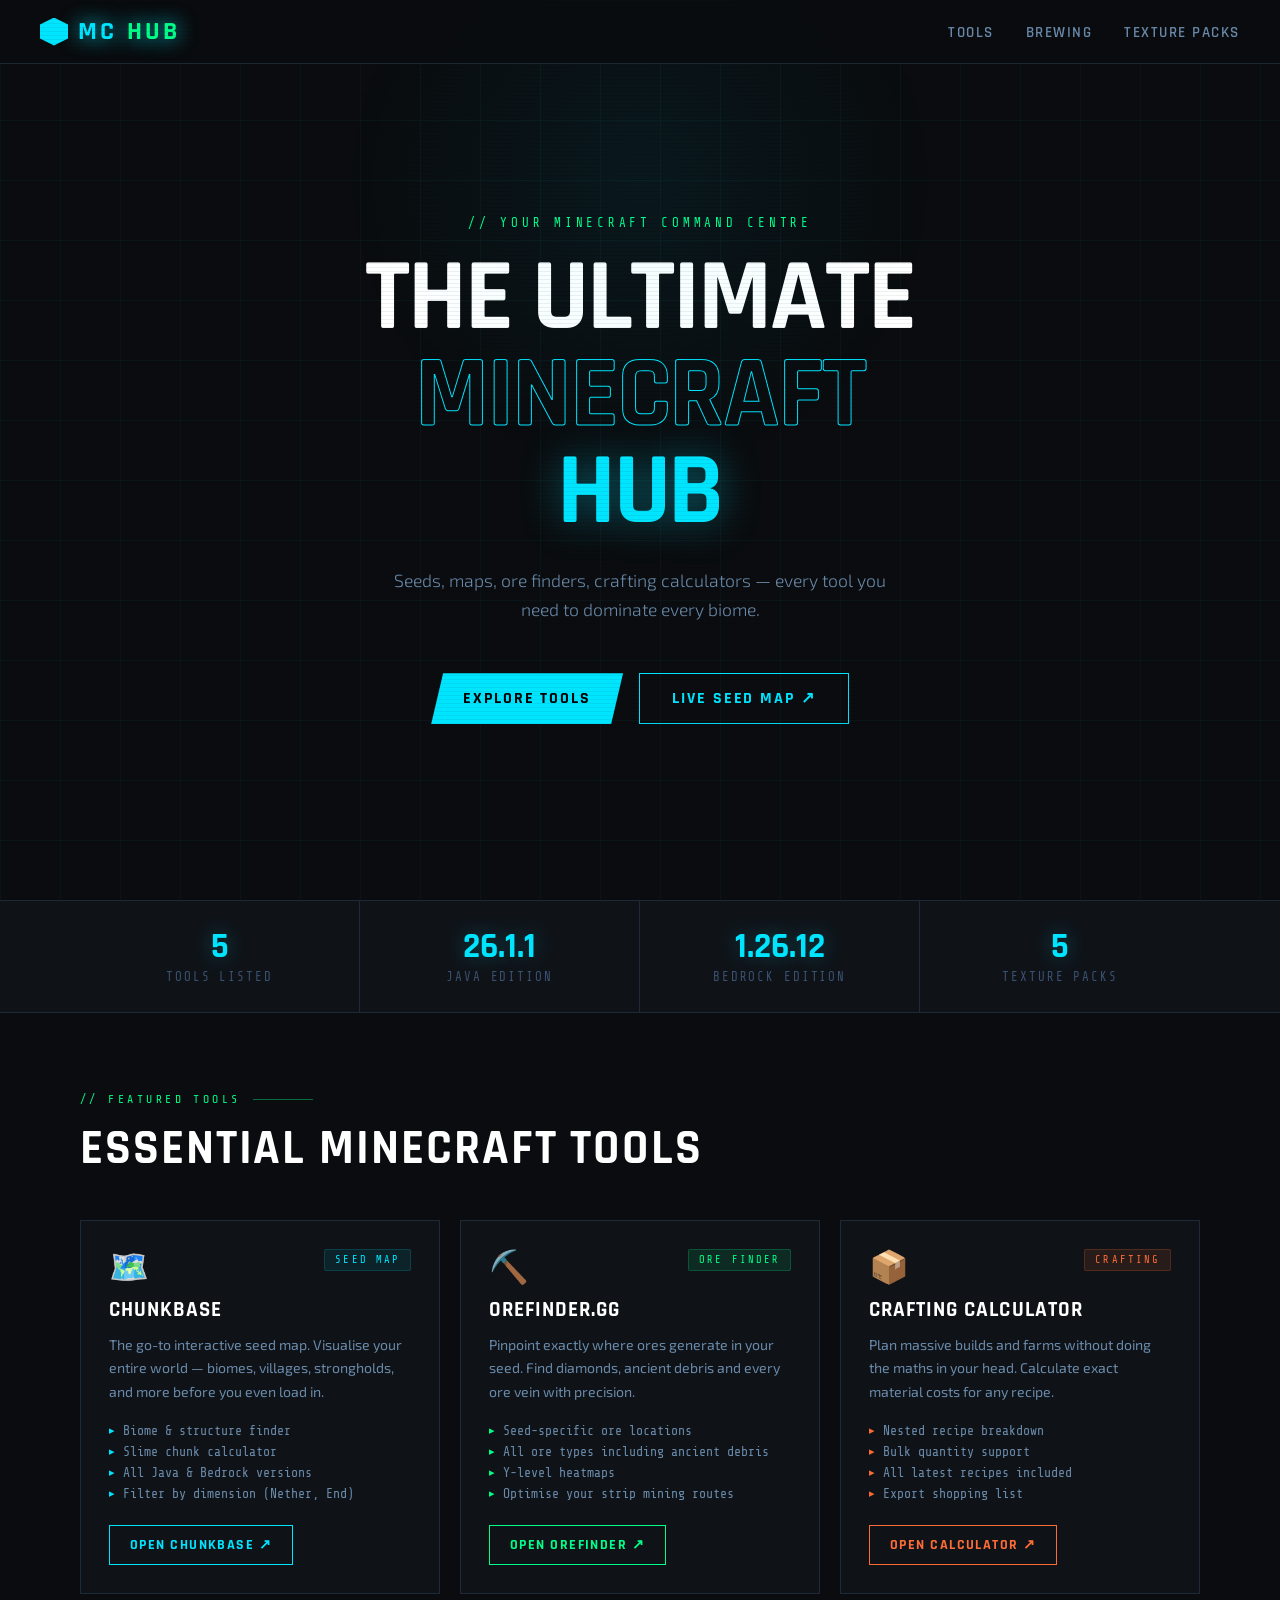
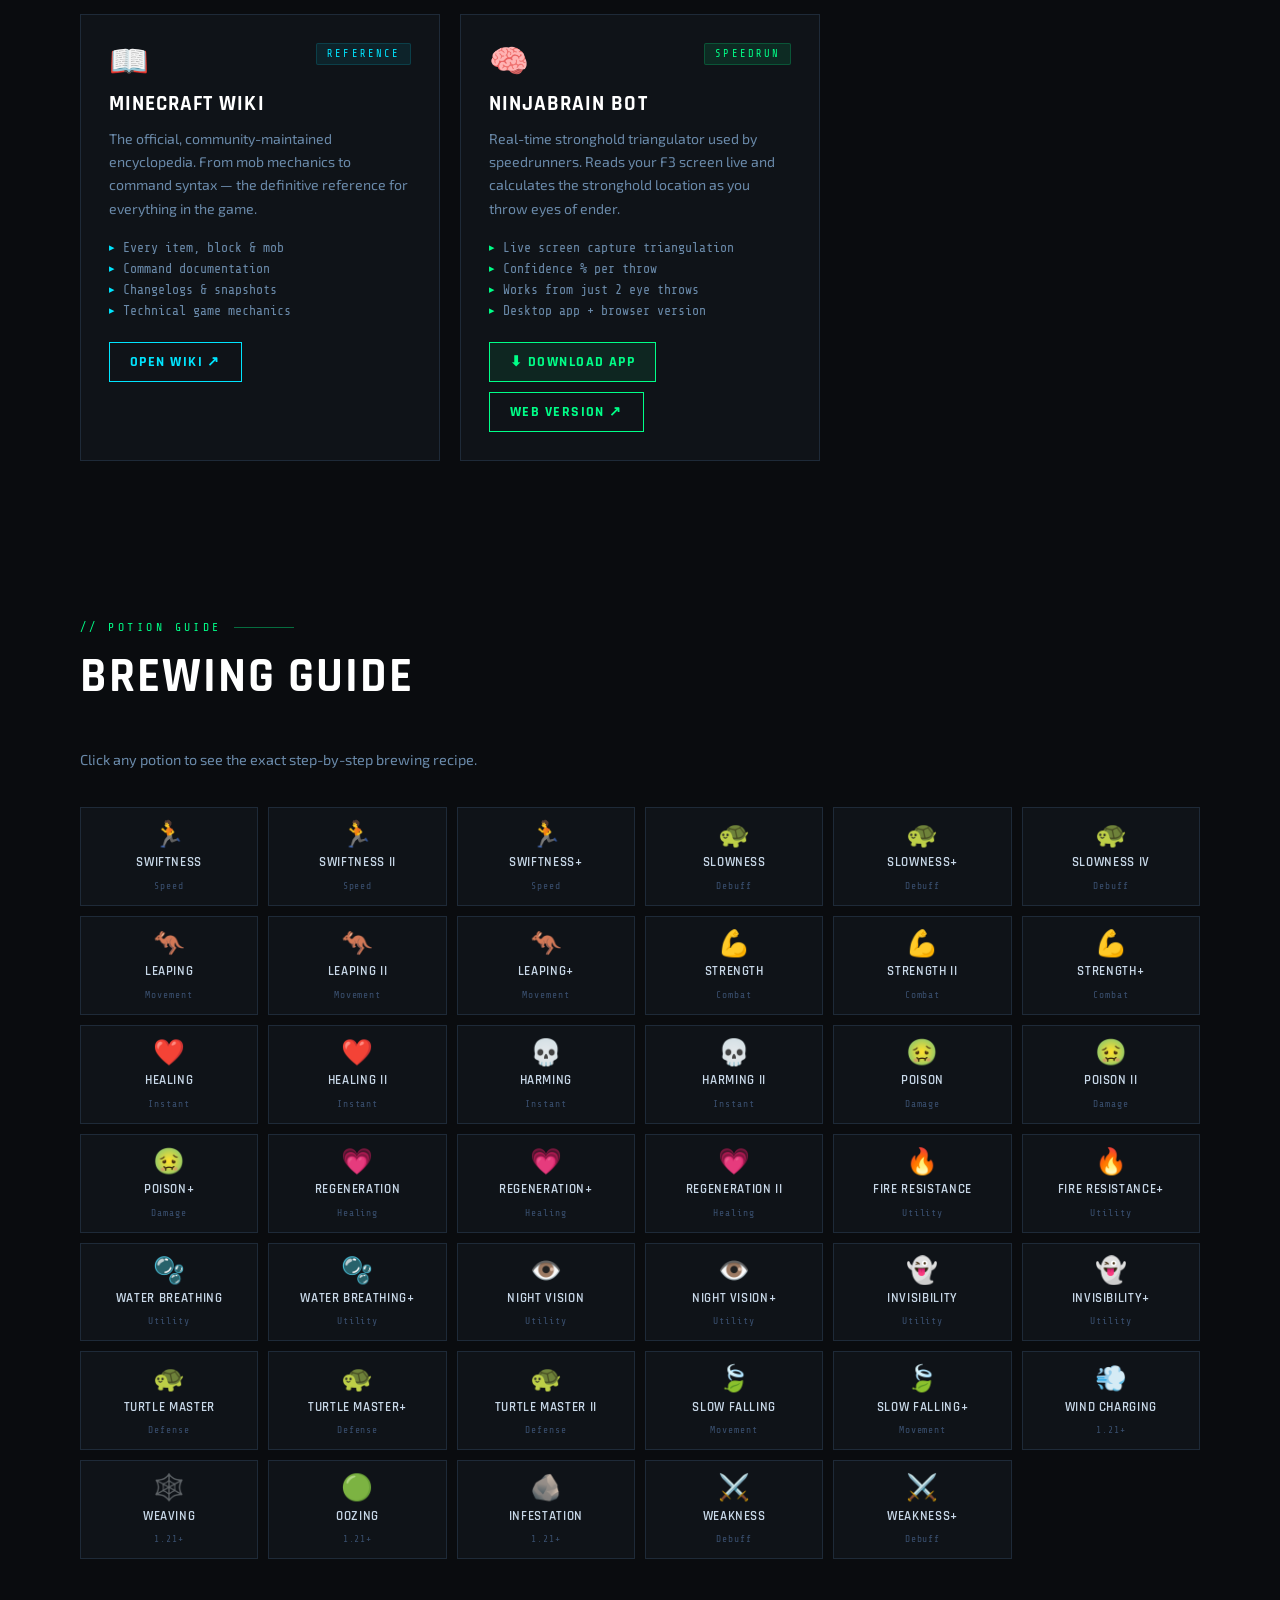
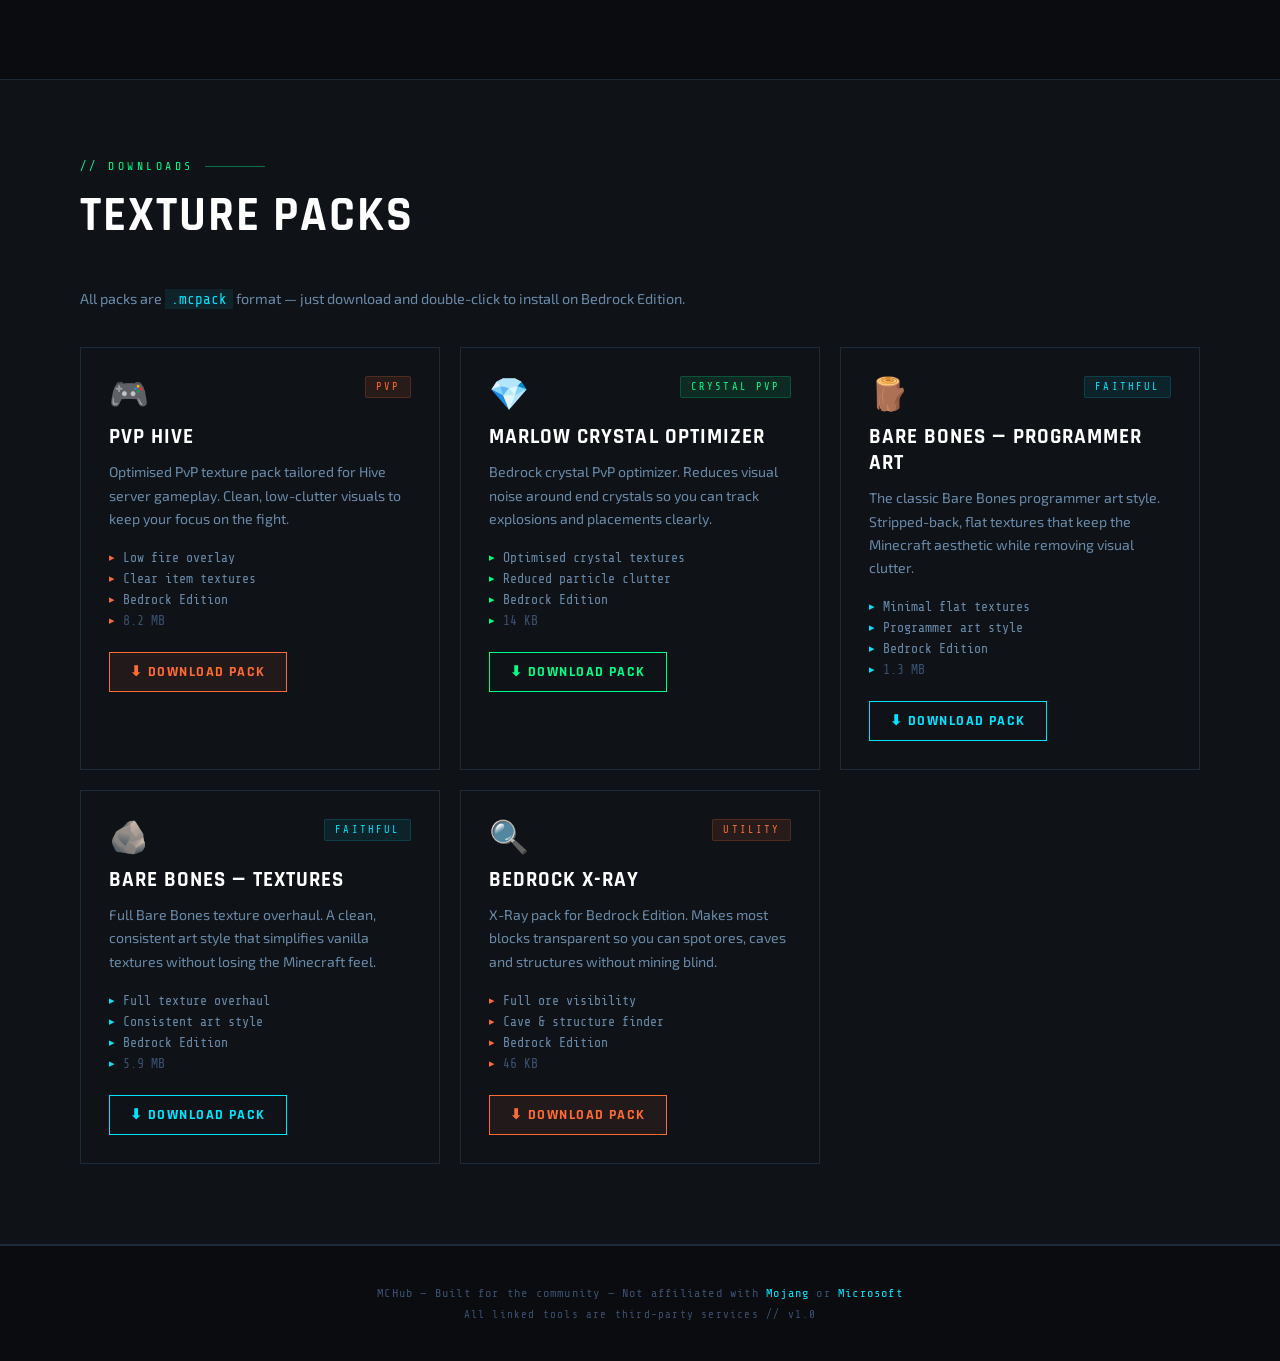
==== index.html @ bbc75c76 "Create index.html" ====
<!DOCTYPE html>
<html lang="en">
<head>
<meta charset="UTF-8">
<meta name="viewport" content="width=device-width, initial-scale=1.0">
<title>MCHub — Minecraft Tools & Guides</title>
<link href="https://fonts.googleapis.com/css2?family=Rajdhani:wght@400;500;600;700&family=Share+Tech+Mono&family=Exo+2:wght@300;400;600;800&display=swap" rel="stylesheet">
<style>
  :root {
    --bg: #0a0c0f;
    --bg2: #0f1318;
    --bg3: #161c24;
    --border: #1e2a38;
    --border2: #243040;
    --accent: #00e5ff;
    --accent2: #00ff88;
    --accent3: #ff6b35;
    --text: #c8d8e8;
    --text2: #6a8aaa;
    --text3: #3a5070;
    --glow: rgba(0,229,255,0.15);
    --glow2: rgba(0,255,136,0.12);
  }
 
  * { margin: 0; padding: 0; box-sizing: border-box; }
 
  html { scroll-behavior: smooth; }
 
  body {
    background: var(--bg);
    color: var(--text);
    font-family: 'Exo 2', sans-serif;
    overflow-x: hidden;
    cursor: default;
  }
 
  /* Scanline overlay */
  body::before {
    content: '';
    position: fixed;
    inset: 0;
    background: repeating-linear-gradient(
      to bottom,
      transparent 0px,
      transparent 3px,
      rgba(0,0,0,0.06) 3px,
      rgba(0,0,0,0.06) 4px
    );
    pointer-events: none;
    z-index: 9999;
  }
 
  /* ─── NAV ─── */
  nav {
    position: fixed;
    top: 0; left: 0; right: 0;
    z-index: 100;
    display: flex;
    align-items: center;
    justify-content: space-between;
    padding: 0 40px;
    height: 64px;
    background: rgba(10,12,15,0.85);
    backdrop-filter: blur(16px);
    border-bottom: 1px solid var(--border);
  }
 
  .nav-logo {
    font-family: 'Rajdhani', sans-serif;
    font-size: 1.6rem;
    font-weight: 700;
    letter-spacing: 0.12em;
    color: var(--accent);
    text-shadow: 0 0 20px var(--accent);
    text-transform: uppercase;
    display: flex;
    align-items: center;
    gap: 10px;
  }
 
  .nav-logo span {
    color: var(--accent2);
  }
 
  .logo-icon {
    width: 28px;
    height: 28px;
    background: var(--accent);
    display: inline-block;
    clip-path: polygon(50% 0%, 100% 25%, 100% 75%, 50% 100%, 0% 75%, 0% 25%);
    animation: logoPulse 3s ease-in-out infinite;
  }
 
  @keyframes logoPulse {
    0%, 100% { box-shadow: 0 0 10px var(--accent); opacity: 1; }
    50% { box-shadow: 0 0 24px var(--accent), 0 0 48px var(--accent); opacity: 0.8; }
  }
 
  .nav-links {
    display: flex;
    gap: 32px;
    list-style: none;
  }
 
  .nav-links a {
    color: var(--text2);
    text-decoration: none;
    font-family: 'Rajdhani', sans-serif;
    font-weight: 600;
    font-size: 0.95rem;
    letter-spacing: 0.1em;
    text-transform: uppercase;
    transition: color 0.2s;
    position: relative;
  }
 
  .nav-links a::after {
    content: '';
    position: absolute;
    bottom: -4px; left: 0; right: 0;
    height: 1px;
    background: var(--accent);
    transform: scaleX(0);
    transition: transform 0.2s;
  }
 
  .nav-links a:hover { color: var(--accent); }
  .nav-links a:hover::after { transform: scaleX(1); }
 
  /* ─── HERO ─── */
  .hero {
    min-height: 100vh;
    display: flex;
    flex-direction: column;
    align-items: center;
    justify-content: center;
    text-align: center;
    padding: 100px 40px 60px;
    position: relative;
    overflow: hidden;
  }
 
  /* Grid bg */
  .hero::before {
    content: '';
    position: absolute;
    inset: 0;
    background-image:
      linear-gradient(rgba(0,229,255,0.04) 1px, transparent 1px),
      linear-gradient(90deg, rgba(0,229,255,0.04) 1px, transparent 1px);
    background-size: 60px 60px;
    animation: gridDrift 20s linear infinite;
  }
 
  @keyframes gridDrift {
    from { background-position: 0 0; }
    to { background-position: 60px 60px; }
  }
 
  .hero::after {
    content: '';
    position: absolute;
    top: 20%; left: 50%;
    transform: translate(-50%, -50%);
    width: 600px; height: 600px;
    background: radial-gradient(circle, rgba(0,229,255,0.06) 0%, transparent 70%);
    pointer-events: none;
  }
 
  .hero-eyebrow {
    font-family: 'Share Tech Mono', monospace;
    font-size: 0.78rem;
    letter-spacing: 0.3em;
    color: var(--accent2);
    text-transform: uppercase;
    margin-bottom: 20px;
    opacity: 0;
    animation: fadeUp 0.6s ease forwards 0.2s;
  }
 
  .hero-title {
    font-family: 'Rajdhani', sans-serif;
    font-size: clamp(3rem, 8vw, 7rem);
    font-weight: 700;
    line-height: 0.95;
    letter-spacing: -0.02em;
    text-transform: uppercase;
    margin-bottom: 24px;
    opacity: 0;
    animation: fadeUp 0.6s ease forwards 0.35s;
  }
 
  .hero-title .line1 { color: #fff; display: block; }
  .hero-title .line2 {
    color: transparent;
    -webkit-text-stroke: 1px var(--accent);
    display: block;
    text-shadow: none;
  }
  .hero-title .line3 { color: var(--accent); display: block; text-shadow: 0 0 40px rgba(0,229,255,0.4); }
 
  .hero-sub {
    font-size: 1.1rem;
    color: var(--text2);
    max-width: 520px;
    line-height: 1.7;
    margin-bottom: 48px;
    font-weight: 300;
    opacity: 0;
    animation: fadeUp 0.6s ease forwards 0.5s;
  }
 
  .hero-btns {
    display: flex;
    gap: 16px;
    flex-wrap: wrap;
    justify-content: center;
    opacity: 0;
    animation: fadeUp 0.6s ease forwards 0.65s;
  }
 
  @keyframes fadeUp {
    from { opacity: 0; transform: translateY(24px); }
    to { opacity: 1; transform: translateY(0); }
  }
 
  /* ─── BUTTONS ─── */
  .btn {
    display: inline-flex;
    align-items: center;
    gap: 8px;
    padding: 14px 32px;
    font-family: 'Rajdhani', sans-serif;
    font-size: 1rem;
    font-weight: 700;
    letter-spacing: 0.12em;
    text-transform: uppercase;
    text-decoration: none;
    border: none;
    cursor: pointer;
    transition: all 0.2s;
    position: relative;
    clip-path: polygon(12px 0%, 100% 0%, calc(100% - 12px) 100%, 0% 100%);
  }
 
  .btn-primary {
    background: var(--accent);
    color: #000;
  }
 
  .btn-primary:hover {
    background: #fff;
    box-shadow: 0 0 30px rgba(0,229,255,0.5);
    transform: translateY(-2px);
  }
 
  .btn-ghost {
    background: transparent;
    color: var(--accent);
    border: 1px solid var(--accent);
    clip-path: none;
  }
 
  .btn-ghost:hover {
    background: rgba(0,229,255,0.08);
    box-shadow: 0 0 20px rgba(0,229,255,0.2);
    transform: translateY(-2px);
  }
 
  /* ─── SECTION BASE ─── */
  section { padding: 80px 40px; max-width: 1200px; margin: 0 auto; }
 
  .section-label {
    font-family: 'Share Tech Mono', monospace;
    font-size: 0.72rem;
    letter-spacing: 0.3em;
    color: var(--accent2);
    text-transform: uppercase;
    margin-bottom: 12px;
    display: flex;
    align-items: center;
    gap: 12px;
  }
 
  .section-label::after {
    content: '';
    flex: 1;
    max-width: 60px;
    height: 1px;
    background: var(--accent2);
    opacity: 0.4;
  }
 
  .section-title {
    font-family: 'Rajdhani', sans-serif;
    font-size: clamp(1.8rem, 4vw, 3rem);
    font-weight: 700;
    text-transform: uppercase;
    letter-spacing: 0.04em;
    margin-bottom: 40px;
    color: #fff;
  }
 
  /* ─── STATS BAR ─── */
  .stats-bar {
    border-top: 1px solid var(--border);
    border-bottom: 1px solid var(--border);
    background: var(--bg2);
    padding: 0;
  }
 
  .stats-bar-inner {
    max-width: 1200px;
    margin: 0 auto;
    display: grid;
    grid-template-columns: repeat(4, 1fr);
    padding: 0 40px;
  }
 
  .stat {
    padding: 28px 20px;
    border-right: 1px solid var(--border);
    text-align: center;
  }
 
  .stat:last-child { border-right: none; }
 
  .stat-num {
    font-family: 'Rajdhani', sans-serif;
    font-size: 2.2rem;
    font-weight: 700;
    color: var(--accent);
    text-shadow: 0 0 20px rgba(0,229,255,0.3);
    line-height: 1;
  }
 
  .stat-label {
    font-size: 0.78rem;
    color: var(--text3);
    letter-spacing: 0.15em;
    text-transform: uppercase;
    margin-top: 6px;
    font-family: 'Share Tech Mono', monospace;
  }
 
  /* ─── TOOLS GRID ─── */
  .tools-grid {
    display: grid;
    grid-template-columns: repeat(auto-fill, minmax(340px, 1fr));
    gap: 20px;
    margin-top: 12px;
  }
 
  .tool-card {
    background: var(--bg2);
    border: 1px solid var(--border);
    padding: 28px;
    position: relative;
    overflow: hidden;
    transition: border-color 0.2s, transform 0.2s;
    cursor: default;
  }
 
  .tool-card::before {
    content: '';
    position: absolute;
    top: 0; left: 0; right: 0;
    height: 2px;
    background: linear-gradient(90deg, transparent, var(--accent), transparent);
    opacity: 0;
    transition: opacity 0.2s;
  }
 
  .tool-card:hover {
    border-color: var(--border2);
    transform: translateY(-3px);
    box-shadow: 0 12px 40px rgba(0,0,0,0.4);
  }
 
  .tool-card:hover::before { opacity: 1; }
 
  /* Color variants */
  .tool-card.green::before { background: linear-gradient(90deg, transparent, var(--accent2), transparent); }
  .tool-card.green:hover { border-color: rgba(0,255,136,0.2); }
  .tool-card.green .tool-tag { background: rgba(0,255,136,0.1); color: var(--accent2); border-color: rgba(0,255,136,0.2); }
  .tool-card.green .tool-icon { color: var(--accent2); }
  .tool-card.green .tool-btn { color: var(--accent2); border-color: var(--accent2); }
  .tool-card.green .tool-btn:hover { background: rgba(0,255,136,0.08); box-shadow: 0 0 20px rgba(0,255,136,0.2); }
 
  .tool-card.orange::before { background: linear-gradient(90deg, transparent, var(--accent3), transparent); }
  .tool-card.orange:hover { border-color: rgba(255,107,53,0.2); }
  .tool-card.orange .tool-tag { background: rgba(255,107,53,0.1); color: var(--accent3); border-color: rgba(255,107,53,0.2); }
  .tool-card.orange .tool-icon { color: var(--accent3); }
  .tool-card.orange .tool-btn { color: var(--accent3); border-color: var(--accent3); }
  .tool-card.orange .tool-btn:hover { background: rgba(255,107,53,0.08); box-shadow: 0 0 20px rgba(255,107,53,0.2); }
 
  .tool-header {
    display: flex;
    align-items: flex-start;
    justify-content: space-between;
    margin-bottom: 16px;
  }
 
  .tool-icon {
    font-size: 2rem;
    color: var(--accent);
    line-height: 1;
  }
 
  .tool-tag {
    font-family: 'Share Tech Mono', monospace;
    font-size: 0.65rem;
    letter-spacing: 0.2em;
    text-transform: uppercase;
    padding: 4px 10px;
    background: rgba(0,229,255,0.08);
    border: 1px solid rgba(0,229,255,0.15);
    color: var(--accent);
    border-radius: 2px;
  }
 
  .tool-name {
    font-family: 'Rajdhani', sans-serif;
    font-size: 1.3rem;
    font-weight: 700;
    color: #fff;
    letter-spacing: 0.05em;
    text-transform: uppercase;
    margin-bottom: 10px;
  }
 
  .tool-desc {
    font-size: 0.88rem;
    color: var(--text2);
    line-height: 1.65;
    margin-bottom: 20px;
  }
 
  .tool-features {
    list-style: none;
    margin-bottom: 24px;
    display: flex;
    flex-direction: column;
    gap: 6px;
  }
 
  .tool-features li {
    font-size: 0.82rem;
    color: var(--text2);
    display: flex;
    align-items: center;
    gap: 8px;
    font-family: 'Share Tech Mono', monospace;
  }
 
  .tool-features li::before {
    content: '▸';
    color: var(--accent);
    font-size: 0.7rem;
  }
 
  .tool-card.green .tool-features li::before { color: var(--accent2); }
  .tool-card.orange .tool-features li::before { color: var(--accent3); }
 
  .tool-btn {
    display: inline-flex;
    align-items: center;
    gap: 8px;
    padding: 10px 20px;
    font-family: 'Rajdhani', sans-serif;
    font-size: 0.9rem;
    font-weight: 700;
    letter-spacing: 0.1em;
    text-transform: uppercase;
    text-decoration: none;
    background: transparent;
    border: 1px solid var(--accent);
    color: var(--accent);
    cursor: pointer;
    transition: all 0.2s;
  }
 
  .tool-btn:hover {
    background: rgba(0,229,255,0.08);
    box-shadow: 0 0 20px rgba(0,229,255,0.2);
  }
 
  /* ─── FEATURED / IFRAME TOOLS ─── */
  .featured-tools {
    background: var(--bg2);
    border-top: 1px solid var(--border);
    border-bottom: 1px solid var(--border);
    padding: 80px 0;
  }
 
  .featured-inner {
    max-width: 1200px;
    margin: 0 auto;
    padding: 0 40px;
  }
 
  .iframe-tabs {
    display: flex;
    gap: 4px;
    margin-bottom: 24px;
    border-bottom: 1px solid var(--border);
  }
 
  .iframe-tab {
    padding: 12px 28px;
    font-family: 'Rajdhani', sans-serif;
    font-weight: 700;
    font-size: 0.95rem;
    letter-spacing: 0.1em;
    text-transform: uppercase;
    background: transparent;
    border: none;
    color: var(--text2);
    cursor: pointer;
    border-bottom: 2px solid transparent;
    margin-bottom: -1px;
    transition: all 0.2s;
    display: flex;
    align-items: center;
    gap: 8px;
  }
 
  .iframe-tab.active {
    color: var(--accent);
    border-bottom-color: var(--accent);
  }
 
  .iframe-tab:hover:not(.active) { color: var(--text); }
 
  .iframe-panels { position: relative; }
 
  .iframe-panel {
    display: none;
  }
 
  .iframe-panel.active { display: block; }
 
  .iframe-header {
    display: flex;
    align-items: center;
    justify-content: space-between;
    background: var(--bg3);
    border: 1px solid var(--border);
    border-bottom: none;
    padding: 12px 20px;
  }
 
  .iframe-url {
    font-family: 'Share Tech Mono', monospace;
    font-size: 0.78rem;
    color: var(--text3);
    display: flex;
    align-items: center;
    gap: 8px;
  }
 
  .iframe-url span { color: var(--text2); }
 
  .iframe-url-dot {
    width: 8px; height: 8px;
    border-radius: 50%;
    background: var(--accent2);
    box-shadow: 0 0 8px var(--accent2);
    display: inline-block;
  }
 
  .iframe-open-link {
    font-family: 'Rajdhani', sans-serif;
    font-size: 0.85rem;
    font-weight: 700;
    letter-spacing: 0.1em;
    text-transform: uppercase;
    color: var(--accent);
    text-decoration: none;
    transition: opacity 0.2s;
  }
 
  .iframe-open-link:hover { opacity: 0.7; }
 
  .iframe-wrap {
    border: 1px solid var(--border);
    height: 600px;
    overflow: hidden;
    position: relative;
    background: #000;
  }
 
  .iframe-wrap iframe {
    width: 100%;
    height: 100%;
    border: none;
    display: block;
  }
 
  .iframe-blocker {
    position: absolute;
    inset: 0;
    display: flex;
    flex-direction: column;
    align-items: center;
    justify-content: center;
    background: rgba(10,12,15,0.95);
    gap: 16px;
    text-align: center;
    padding: 40px;
  }
 
  .iframe-blocker-icon { font-size: 3rem; }
 
  .iframe-blocker h3 {
    font-family: 'Rajdhani', sans-serif;
    font-size: 1.4rem;
    font-weight: 700;
    text-transform: uppercase;
    color: #fff;
  }
 
  .iframe-blocker p {
    font-size: 0.88rem;
    color: var(--text2);
    max-width: 380px;
    line-height: 1.6;
  }
 
  /* ─── QUICK LINKS ─── */
  .quick-links-grid {
    display: grid;
    grid-template-columns: repeat(auto-fill, minmax(200px, 1fr));
    gap: 12px;
  }
 
  .quick-link {
    display: flex;
    align-items: center;
    gap: 14px;
    padding: 16px 20px;
    background: var(--bg2);
    border: 1px solid var(--border);
    text-decoration: none;
    transition: all 0.2s;
    color: var(--text);
    position: relative;
    overflow: hidden;
  }
 
  .quick-link::after {
    content: '↗';
    position: absolute;
    right: 16px;
    top: 50%;
    transform: translateY(-50%);
    color: var(--text3);
    font-size: 0.85rem;
    transition: all 0.2s;
  }
 
  .quick-link:hover {
    border-color: var(--border2);
    background: var(--bg3);
    transform: translateY(-2px);
  }
 
  .quick-link:hover::after {
    color: var(--accent);
    right: 12px;
  }
 
  .quick-link-icon { font-size: 1.4rem; flex-shrink: 0; }
 
  .quick-link-name {
    font-family: 'Rajdhani', sans-serif;
    font-weight: 600;
    font-size: 0.95rem;
    letter-spacing: 0.05em;
    text-transform: uppercase;
  }
 
  .quick-link-cat {
    font-family: 'Share Tech Mono', monospace;
    font-size: 0.65rem;
    color: var(--text3);
    letter-spacing: 0.1em;
    margin-top: 2px;
  }
 
  /* ─── FOOTER ─── */
  footer {
    border-top: 1px solid var(--border);
    padding: 40px;
    text-align: center;
    color: var(--text3);
    font-family: 'Share Tech Mono', monospace;
    font-size: 0.75rem;
    letter-spacing: 0.1em;
  }
 
  footer span { color: var(--accent); }
 
  /* ─── SCROLLBAR ─── */
  ::-webkit-scrollbar { width: 6px; }
  ::-webkit-scrollbar-track { background: var(--bg); }
  ::-webkit-scrollbar-thumb { background: var(--border2); border-radius: 3px; }
  ::-webkit-scrollbar-thumb:hover { background: var(--accent); }
 
  /* ─── RESPONSIVE ─── */
  @media (max-width: 768px) {
    nav { padding: 0 20px; }
    .nav-links { display: none; }
    section { padding: 60px 20px; }
    .stats-bar-inner { grid-template-columns: repeat(2, 1fr); padding: 0 20px; }
    .stat:nth-child(2) { border-right: none; }
    .tools-grid { grid-template-columns: 1fr; }
    .featured-inner { padding: 0 20px; }
    .iframe-tabs { overflow-x: auto; }
    footer { padding: 30px 20px; }
  }
</style>
</head>
<body>
 
<!-- NAV -->
<nav>
  <div class="nav-logo">
    <div class="logo-icon"></div>
    MC<span>Hub</span>
  </div>
  <ul class="nav-links">
    <li><a href="#tools">Tools</a></li>
    <li><a href="#brewing">Brewing</a></li>
    <li><a href="#packs">Texture Packs</a></li>
  </ul>
</nav>
 
<!-- HERO -->
<div class="hero">
  <div class="hero-eyebrow">// Your Minecraft Command Centre</div>
  <h1 class="hero-title">
    <span class="line1">The Ultimate</span>
    <span class="line2">Minecraft</span>
    <span class="line3">Hub</span>
  </h1>
  <p class="hero-sub">Seeds, maps, ore finders, crafting calculators — every tool you need to dominate every biome.</p>
  <div class="hero-btns">
    <a href="#tools" class="btn btn-primary">Explore Tools</a>
    <a href="#live" class="btn btn-ghost">Live Seed Map ↗</a>
  </div>
</div>
 
<!-- STATS -->
<div class="stats-bar">
  <div class="stats-bar-inner">
    <div class="stat">
      <div class="stat-num">5</div>
      <div class="stat-label">Tools Listed</div>
    </div>
    <div class="stat">
      <div class="stat-num">26.1.1</div>
      <div class="stat-label">Java Edition</div>
    </div>
    <div class="stat">
      <div class="stat-num">1.26.12</div>
      <div class="stat-label">Bedrock Edition</div>
    </div>
    <div class="stat">
      <div class="stat-num">5</div>
      <div class="stat-label">Texture Packs</div>
    </div>
  </div>
</div>
 
<!-- TOOLS SECTION -->
<section id="tools">
  <div class="section-label">// Featured Tools</div>
  <h2 class="section-title">Essential Minecraft Tools</h2>
 
  <div class="tools-grid">
 
    <!-- Chunkbase -->
    <div class="tool-card">
      <div class="tool-header">
        <div class="tool-icon">🗺️</div>
        <span class="tool-tag">Seed Map</span>
      </div>
      <div class="tool-name">Chunkbase</div>
      <div class="tool-desc">The go-to interactive seed map. Visualise your entire world — biomes, villages, strongholds, and more before you even load in.</div>
      <ul class="tool-features">
        <li>Biome & structure finder</li>
        <li>Slime chunk calculator</li>
        <li>All Java & Bedrock versions</li>
        <li>Filter by dimension (Nether, End)</li>
      </ul>
      <a href="https://www.chunkbase.com/apps/seed-map" target="_blank" class="tool-btn">Open Chunkbase ↗</a>
    </div>
 
    <!-- OreFinder -->
    <div class="tool-card green">
      <div class="tool-header">
        <div class="tool-icon">⛏️</div>
        <span class="tool-tag">Ore Finder</span>
      </div>
      <div class="tool-name">OreFinder.gg</div>
      <div class="tool-desc">Pinpoint exactly where ores generate in your seed. Find diamonds, ancient debris and every ore vein with precision.</div>
      <ul class="tool-features">
        <li>Seed-specific ore locations</li>
        <li>All ore types including ancient debris</li>
        <li>Y-level heatmaps</li>
        <li>Optimise your strip mining routes</li>
      </ul>
      <a href="https://orefinder.gg" target="_blank" class="tool-btn">Open OreFinder ↗</a>
    </div>
 
    <!-- Crafting Calculator -->
    <div class="tool-card orange">
      <div class="tool-header">
        <div class="tool-icon">📦</div>
        <span class="tool-tag">Crafting</span>
      </div>
      <div class="tool-name">Crafting Calculator</div>
      <div class="tool-desc">Plan massive builds and farms without doing the maths in your head. Calculate exact material costs for any recipe.</div>
      <ul class="tool-features">
        <li>Nested recipe breakdown</li>
        <li>Bulk quantity support</li>
        <li>All latest recipes included</li>
        <li>Export shopping list</li>
      </ul>
      <a href="https://crafting.thedestruc7i0n.ca/" target="_blank" class="tool-btn">Open Calculator ↗</a>
    </div>
 
    <!-- Wiki -->
    <div class="tool-card">
      <div class="tool-header">
        <div class="tool-icon">📖</div>
        <span class="tool-tag">Reference</span>
      </div>
      <div class="tool-name">Minecraft Wiki</div>
      <div class="tool-desc">The official, community-maintained encyclopedia. From mob mechanics to command syntax — the definitive reference for everything in the game.</div>
      <ul class="tool-features">
        <li>Every item, block & mob</li>
        <li>Command documentation</li>
        <li>Changelogs & snapshots</li>
        <li>Technical game mechanics</li>
      </ul>
      <a href="https://minecraft.wiki/" target="_blank" class="tool-btn">Open Wiki ↗</a>
    </div>
 
    <!-- Ninjabrain Bot -->
    <div class="tool-card green">
      <div class="tool-header">
        <div class="tool-icon">🧠</div>
        <span class="tool-tag">Speedrun</span>
      </div>
      <div class="tool-name">Ninjabrain Bot</div>
      <div class="tool-desc">Real-time stronghold triangulator used by speedrunners. Reads your F3 screen live and calculates the stronghold location as you throw eyes of ender.</div>
      <ul class="tool-features">
        <li>Live screen capture triangulation</li>
        <li>Confidence % per throw</li>
        <li>Works from just 2 eye throws</li>
        <li>Desktop app + browser version</li>
      </ul>
      <div style="display:flex;gap:10px;flex-wrap:wrap;">
        <a href="https://github.com/Ninjabrain1/Ninjabrain-Bot/releases/latest" target="_blank" class="tool-btn" style="background:rgba(0,255,136,0.08);border-color:var(--accent2);color:var(--accent2);">⬇ Download App</a>
        <a href="https://ninjabrainbot.com" target="_blank" class="tool-btn">Web Version ↗</a>
      </div>
    </div>
 
  </div>
</section>
 
<!-- BREWING GUIDE -->
<section id="brewing" style="max-width:1200px;margin:0 auto;padding:80px 40px;">
  <div class="section-label">// Potion Guide</div>
  <h2 class="section-title">Brewing Guide</h2>
  <p style="color:var(--text2);font-size:0.9rem;margin-bottom:36px;line-height:1.6;">Click any potion to see the exact step-by-step brewing recipe.</p>
 
  <!-- Potion selector grid -->
  <div id="potion-grid" style="display:grid;grid-template-columns:repeat(auto-fill,minmax(160px,1fr));gap:10px;margin-bottom:40px;"></div>
 
  <!-- Step-by-step display -->
  <div id="brew-display" style="display:none;background:var(--bg2);border:1px solid var(--border);padding:32px;position:relative;">
    <div style="position:absolute;top:0;left:0;right:0;height:2px;background:linear-gradient(90deg,transparent,var(--accent),transparent);"></div>
    <div style="display:flex;align-items:center;justify-content:space-between;margin-bottom:28px;flex-wrap:wrap;gap:12px;">
      <div>
        <div style="font-family:'Share Tech Mono',monospace;font-size:0.7rem;color:var(--accent2);letter-spacing:0.2em;text-transform:uppercase;margin-bottom:6px;">// Recipe</div>
        <h3 id="brew-title" style="font-family:'Rajdhani',sans-serif;font-size:1.8rem;font-weight:700;text-transform:uppercase;color:#fff;letter-spacing:0.05em;"></h3>
      </div>
      <button onclick="document.getElementById('brew-display').style.display='none'" style="font-family:'Rajdhani',sans-serif;font-weight:700;font-size:0.85rem;letter-spacing:0.1em;text-transform:uppercase;background:transparent;border:1px solid var(--border2);color:var(--text2);padding:8px 16px;cursor:pointer;">✕ Close</button>
    </div>
    <div id="brew-steps" style="display:flex;flex-direction:column;gap:16px;"></div>
    <div id="brew-note" style="margin-top:20px;padding:12px 16px;background:rgba(0,229,255,0.05);border-left:2px solid var(--accent);font-family:'Share Tech Mono',monospace;font-size:0.78rem;color:var(--text2);letter-spacing:0.05em;display:none;"></div>
  </div>
</section>
 
<style>
  .potion-btn {
    display:flex;flex-direction:column;align-items:center;justify-content:center;gap:8px;
    padding:14px 10px;background:var(--bg2);border:1px solid var(--border);
    cursor:pointer;transition:all 0.2s;text-align:center;
  }
  .potion-btn:hover { border-color:var(--border2);background:var(--bg3);transform:translateY(-2px); }
  .potion-btn.active { border-color:var(--accent);background:rgba(0,229,255,0.06); }
  .potion-btn .pb-icon { font-size:1.6rem;line-height:1; }
  .potion-btn .pb-name { font-family:'Rajdhani',sans-serif;font-weight:600;font-size:0.8rem;letter-spacing:0.05em;text-transform:uppercase;color:var(--text);line-height:1.2; }
  .potion-btn .pb-cat { font-family:'Share Tech Mono',monospace;font-size:0.6rem;color:var(--text3);letter-spacing:0.1em;margin-top:2px; }
 
  .brew-step {
    display:flex;align-items:center;gap:16px;padding:16px 20px;
    background:var(--bg3);border:1px solid var(--border);
    animation:fadeUp 0.3s ease forwards;opacity:0;
  }
  .brew-step-num {
    width:32px;height:32px;border-radius:50%;background:rgba(0,229,255,0.1);
    border:1px solid var(--accent);color:var(--accent);font-family:'Rajdhani',sans-serif;
    font-weight:700;font-size:1rem;display:flex;align-items:center;justify-content:center;flex-shrink:0;
  }
  .brew-step-icon { font-size:1.8rem;flex-shrink:0; }
  .brew-step-arrow { color:var(--text3);font-size:1.2rem;flex-shrink:0; }
  .brew-step-result { font-size:1.8rem;flex-shrink:0; }
  .brew-step-info { flex:1; }
  .brew-step-action { font-family:'Share Tech Mono',monospace;font-size:0.7rem;color:var(--accent2);letter-spacing:0.15em;text-transform:uppercase;margin-bottom:4px; }
  .brew-step-label { font-family:'Rajdhani',sans-serif;font-weight:600;font-size:1rem;color:#fff;text-transform:uppercase;letter-spacing:0.05em; }
  .brew-step-sub { font-size:0.78rem;color:var(--text2);margin-top:2px; }
</style>
 
<script>
const POTIONS = [
  { name:'Swiftness',      icon:'🏃', cat:'Speed',     steps:[
    {action:'Fill',   from:'🍶',ingredient:'Water',     result:'💧',resultName:'Water Bottle'},
    {action:'Brew',   from:'💧',ingredient:'🍄 Nether Wart', result:'⚗️',resultName:'Awkward Potion'},
    {action:'Brew',   from:'⚗️',ingredient:'🍬 Sugar',       result:'🏃',resultName:'Potion of Swiftness (3:00 +20%)'},
  ]},
  { name:'Swiftness II',   icon:'🏃', cat:'Speed',     steps:[
    {action:'Fill',   from:'🍶',ingredient:'Water',     result:'💧',resultName:'Water Bottle'},
    {action:'Brew',   from:'💧',ingredient:'🍄 Nether Wart', result:'⚗️',resultName:'Awkward Potion'},
    {action:'Brew',   from:'⚗️',ingredient:'🍬 Sugar',       result:'🏃',resultName:'Potion of Swiftness'},
    {action:'Brew',   from:'🏃',ingredient:'✨ Glowstone Dust',result:'🏃',resultName:'Potion of Swiftness II (1:30 +40%)'},
  ]},
  { name:'Swiftness+',     icon:'🏃', cat:'Speed',     steps:[
    {action:'Fill',   from:'🍶',ingredient:'Water',     result:'💧',resultName:'Water Bottle'},
    {action:'Brew',   from:'💧',ingredient:'🍄 Nether Wart', result:'⚗️',resultName:'Awkward Potion'},
    {action:'Brew',   from:'⚗️',ingredient:'🍬 Sugar',       result:'🏃',resultName:'Potion of Swiftness'},
    {action:'Brew',   from:'🏃',ingredient:'🔴 Redstone Dust',result:'🏃',resultName:'Potion of Swiftness+ (8:00 +20%)'},
  ]},
  { name:'Slowness',       icon:'🐢', cat:'Debuff',    steps:[
    {action:'Fill',   from:'🍶',ingredient:'Water',     result:'💧',resultName:'Water Bottle'},
    {action:'Brew',   from:'💧',ingredient:'🍄 Nether Wart', result:'⚗️',resultName:'Awkward Potion'},
    {action:'Brew',   from:'⚗️',ingredient:'🍬 Sugar',       result:'🏃',resultName:'Potion of Swiftness'},
    {action:'Brew',   from:'🏃',ingredient:'🕷️ Fermented Spider Eye',result:'🐢',resultName:'Potion of Slowness (1:30 -15%)'},
  ], note:'Can also be brewed from Potion of Leaping using Fermented Spider Eye.'},
  { name:'Slowness+',      icon:'🐢', cat:'Debuff',    steps:[
    {action:'Fill',   from:'🍶',ingredient:'Water',     result:'💧',resultName:'Water Bottle'},
    {action:'Brew',   from:'💧',ingredient:'🍄 Nether Wart', result:'⚗️',resultName:'Awkward Potion'},
    {action:'Brew',   from:'⚗️',ingredient:'🍬 Sugar',       result:'🏃',resultName:'Potion of Swiftness'},
    {action:'Brew',   from:'🏃',ingredient:'🕷️ Fermented Spider Eye',result:'🐢',resultName:'Potion of Slowness'},
    {action:'Brew',   from:'🐢',ingredient:'🔴 Redstone Dust',result:'🐢',resultName:'Potion of Slowness+ (4:00 -15%)'},
  ]},
  { name:'Slowness IV',    icon:'🐢', cat:'Debuff',    steps:[
    {action:'Fill',   from:'🍶',ingredient:'Water',     result:'💧',resultName:'Water Bottle'},
    {action:'Brew',   from:'💧',ingredient:'🍄 Nether Wart', result:'⚗️',resultName:'Awkward Potion'},
    {action:'Brew',   from:'⚗️',ingredient:'🍬 Sugar',       result:'🏃',resultName:'Potion of Swiftness'},
    {action:'Brew',   from:'🏃',ingredient:'🕷️ Fermented Spider Eye',result:'🐢',resultName:'Potion of Slowness'},
    {action:'Brew',   from:'🐢',ingredient:'✨ Glowstone Dust',result:'🐢',resultName:'Potion of Slowness IV (0:20 -60%)'},
  ]},
  { name:'Leaping',        icon:'🦘', cat:'Movement',  steps:[
    {action:'Fill',   from:'🍶',ingredient:'Water',     result:'💧',resultName:'Water Bottle'},
    {action:'Brew',   from:'💧',ingredient:'🍄 Nether Wart', result:'⚗️',resultName:'Awkward Potion'},
    {action:'Brew',   from:'⚗️',ingredient:'🐇 Rabbit\'s Foot',result:'🦘',resultName:'Potion of Leaping (3:00 +½ Blocks)'},
  ]},
  { name:'Leaping II',     icon:'🦘', cat:'Movement',  steps:[
    {action:'Fill',   from:'🍶',ingredient:'Water',     result:'💧',resultName:'Water Bottle'},
    {action:'Brew',   from:'💧',ingredient:'🍄 Nether Wart', result:'⚗️',resultName:'Awkward Potion'},
    {action:'Brew',   from:'⚗️',ingredient:'🐇 Rabbit\'s Foot',result:'🦘',resultName:'Potion of Leaping'},
    {action:'Brew',   from:'🦘',ingredient:'✨ Glowstone Dust',result:'🦘',resultName:'Potion of Leaping II (1:30 +1¼ Blocks)'},
  ]},
  { name:'Leaping+',       icon:'🦘', cat:'Movement',  steps:[
    {action:'Fill',   from:'🍶',ingredient:'Water',     result:'💧',resultName:'Water Bottle'},
    {action:'Brew',   from:'💧',ingredient:'🍄 Nether Wart', result:'⚗️',resultName:'Awkward Potion'},
    {action:'Brew',   from:'⚗️',ingredient:'🐇 Rabbit\'s Foot',result:'🦘',resultName:'Potion of Leaping'},
    {action:'Brew',   from:'🦘',ingredient:'🔴 Redstone Dust',result:'🦘',resultName:'Potion of Leaping+ (8:00 +½ Blocks)'},
  ]},
  { name:'Strength',       icon:'💪', cat:'Combat',    steps:[
    {action:'Fill',   from:'🍶',ingredient:'Water',     result:'💧',resultName:'Water Bottle'},
    {action:'Brew',   from:'💧',ingredient:'🍄 Nether Wart', result:'⚗️',resultName:'Awkward Potion'},
    {action:'Brew',   from:'⚗️',ingredient:'🔥 Blaze Powder',result:'💪',resultName:'Potion of Strength (3:00)'},
  ]},
  { name:'Strength II',    icon:'💪', cat:'Combat',    steps:[
    {action:'Fill',   from:'🍶',ingredient:'Water',     result:'💧',resultName:'Water Bottle'},
    {action:'Brew',   from:'💧',ingredient:'🍄 Nether Wart', result:'⚗️',resultName:'Awkward Potion'},
    {action:'Brew',   from:'⚗️',ingredient:'🔥 Blaze Powder',result:'💪',resultName:'Potion of Strength'},
    {action:'Brew',   from:'💪',ingredient:'✨ Glowstone Dust',result:'💪',resultName:'Potion of Strength II (1:30)'},
  ]},
  { name:'Strength+',      icon:'💪', cat:'Combat',    steps:[
    {action:'Fill',   from:'🍶',ingredient:'Water',     result:'💧',resultName:'Water Bottle'},
    {action:'Brew',   from:'💧',ingredient:'🍄 Nether Wart', result:'⚗️',resultName:'Awkward Potion'},
    {action:'Brew',   from:'⚗️',ingredient:'🔥 Blaze Powder',result:'💪',resultName:'Potion of Strength'},
    {action:'Brew',   from:'💪',ingredient:'🔴 Redstone Dust',result:'💪',resultName:'Potion of Strength+ (8:00)'},
  ]},
  { name:'Healing',        icon:'❤️', cat:'Instant',   steps:[
    {action:'Fill',   from:'🍶',ingredient:'Water',     result:'💧',resultName:'Water Bottle'},
    {action:'Brew',   from:'💧',ingredient:'🍄 Nether Wart', result:'⚗️',resultName:'Awkward Potion'},
    {action:'Brew',   from:'⚗️',ingredient:'🍈 Glistering Melon Slice',result:'❤️',resultName:'Potion of Healing'},
  ]},
  { name:'Healing II',     icon:'❤️', cat:'Instant',   steps:[
    {action:'Fill',   from:'🍶',ingredient:'Water',     result:'💧',resultName:'Water Bottle'},
    {action:'Brew',   from:'💧',ingredient:'🍄 Nether Wart', result:'⚗️',resultName:'Awkward Potion'},
    {action:'Brew',   from:'⚗️',ingredient:'🍈 Glistering Melon Slice',result:'❤️',resultName:'Potion of Healing'},
    {action:'Brew',   from:'❤️',ingredient:'✨ Glowstone Dust',result:'❤️',resultName:'Potion of Healing II'},
  ]},
  { name:'Harming',        icon:'💀', cat:'Instant',   steps:[
    {action:'Fill',   from:'🍶',ingredient:'Water',     result:'💧',resultName:'Water Bottle'},
    {action:'Brew',   from:'💧',ingredient:'🍄 Nether Wart', result:'⚗️',resultName:'Awkward Potion'},
    {action:'Brew',   from:'⚗️',ingredient:'🍈 Glistering Melon Slice',result:'❤️',resultName:'Potion of Healing'},
    {action:'Brew',   from:'❤️',ingredient:'🕷️ Fermented Spider Eye',result:'💀',resultName:'Potion of Harming'},
  ]},
  { name:'Harming II',     icon:'💀', cat:'Instant',   steps:[
    {action:'Fill',   from:'🍶',ingredient:'Water',     result:'💧',resultName:'Water Bottle'},
    {action:'Brew',   from:'💧',ingredient:'🍄 Nether Wart', result:'⚗️',resultName:'Awkward Potion'},
    {action:'Brew',   from:'⚗️',ingredient:'🍈 Glistering Melon Slice',result:'❤️',resultName:'Potion of Healing'},
    {action:'Brew',   from:'❤️',ingredient:'🕷️ Fermented Spider Eye',result:'💀',resultName:'Potion of Harming'},
    {action:'Brew',   from:'💀',ingredient:'✨ Glowstone Dust',result:'💀',resultName:'Potion of Harming II'},
  ]},
  { name:'Poison',         icon:'🤢', cat:'Damage',    steps:[
    {action:'Fill',   from:'🍶',ingredient:'Water',     result:'💧',resultName:'Water Bottle'},
    {action:'Brew',   from:'💧',ingredient:'🍄 Nether Wart', result:'⚗️',resultName:'Awkward Potion'},
    {action:'Brew',   from:'⚗️',ingredient:'🕷️ Spider Eye',result:'🤢',resultName:'Potion of Poison (0:45)'},
  ]},
  { name:'Poison II',      icon:'🤢', cat:'Damage',    steps:[
    {action:'Fill',   from:'🍶',ingredient:'Water',     result:'💧',resultName:'Water Bottle'},
    {action:'Brew',   from:'💧',ingredient:'🍄 Nether Wart', result:'⚗️',resultName:'Awkward Potion'},
    {action:'Brew',   from:'⚗️',ingredient:'🕷️ Spider Eye',result:'🤢',resultName:'Potion of Poison'},
    {action:'Brew',   from:'🤢',ingredient:'✨ Glowstone Dust',result:'🤢',resultName:'Potion of Poison II (0:21)'},
  ]},
  { name:'Poison+',        icon:'🤢', cat:'Damage',    steps:[
    {action:'Fill',   from:'🍶',ingredient:'Water',     result:'💧',resultName:'Water Bottle'},
    {action:'Brew',   from:'💧',ingredient:'🍄 Nether Wart', result:'⚗️',resultName:'Awkward Potion'},
    {action:'Brew',   from:'⚗️',ingredient:'🕷️ Spider Eye',result:'🤢',resultName:'Potion of Poison'},
    {action:'Brew',   from:'🤢',ingredient:'🔴 Redstone Dust',result:'🤢',resultName:'Potion of Poison+ (1:30)'},
  ]},
  { name:'Regeneration',   icon:'💗', cat:'Healing',   steps:[
    {action:'Fill',   from:'🍶',ingredient:'Water',     result:'💧',resultName:'Water Bottle'},
    {action:'Brew',   from:'💧',ingredient:'🍄 Nether Wart', result:'⚗️',resultName:'Awkward Potion'},
    {action:'Brew',   from:'⚗️',ingredient:'👻 Ghast Tear',result:'💗',resultName:'Potion of Regeneration (0:45)'},
  ]},
  { name:'Regeneration+',  icon:'💗', cat:'Healing',   steps:[
    {action:'Fill',   from:'🍶',ingredient:'Water',     result:'💧',resultName:'Water Bottle'},
    {action:'Brew',   from:'💧',ingredient:'🍄 Nether Wart', result:'⚗️',resultName:'Awkward Potion'},
    {action:'Brew',   from:'⚗️',ingredient:'👻 Ghast Tear',result:'💗',resultName:'Potion of Regeneration'},
    {action:'Brew',   from:'💗',ingredient:'🔴 Redstone Dust',result:'💗',resultName:'Potion of Regeneration+ (1:30)'},
  ]},
  { name:'Regeneration II',icon:'💗', cat:'Healing',   steps:[
    {action:'Fill',   from:'🍶',ingredient:'Water',     result:'💧',resultName:'Water Bottle'},
    {action:'Brew',   from:'💧',ingredient:'🍄 Nether Wart', result:'⚗️',resultName:'Awkward Potion'},
    {action:'Brew',   from:'⚗️',ingredient:'👻 Ghast Tear',result:'💗',resultName:'Potion of Regeneration'},
    {action:'Brew',   from:'💗',ingredient:'✨ Glowstone Dust',result:'💗',resultName:'Potion of Regeneration II (0:22)'},
  ]},
  { name:'Fire Resistance',icon:'🔥', cat:'Utility',   steps:[
    {action:'Fill',   from:'🍶',ingredient:'Water',     result:'💧',resultName:'Water Bottle'},
    {action:'Brew',   from:'💧',ingredient:'🍄 Nether Wart', result:'⚗️',resultName:'Awkward Potion'},
    {action:'Brew',   from:'⚗️',ingredient:'🟠 Magma Cream',result:'🔥',resultName:'Potion of Fire Resistance (3:00)'},
  ]},
  { name:'Fire Resistance+',icon:'🔥',cat:'Utility',   steps:[
    {action:'Fill',   from:'🍶',ingredient:'Water',     result:'💧',resultName:'Water Bottle'},
    {action:'Brew',   from:'💧',ingredient:'🍄 Nether Wart', result:'⚗️',resultName:'Awkward Potion'},
    {action:'Brew',   from:'⚗️',ingredient:'🟠 Magma Cream',result:'🔥',resultName:'Potion of Fire Resistance'},
    {action:'Brew',   from:'🔥',ingredient:'🔴 Redstone Dust',result:'🔥',resultName:'Potion of Fire Resistance+ (8:00)'},
  ]},
  { name:'Water Breathing',icon:'🫧', cat:'Utility',   steps:[
    {action:'Fill',   from:'🍶',ingredient:'Water',     result:'💧',resultName:'Water Bottle'},
    {action:'Brew',   from:'💧',ingredient:'🍄 Nether Wart', result:'⚗️',resultName:'Awkward Potion'},
    {action:'Brew',   from:'⚗️',ingredient:'🐡 Pufferfish',result:'🫧',resultName:'Potion of Water Breathing (3:00)'},
  ]},
  { name:'Water Breathing+',icon:'🫧',cat:'Utility',   steps:[
    {action:'Fill',   from:'🍶',ingredient:'Water',     result:'💧',resultName:'Water Bottle'},
    {action:'Brew',   from:'💧',ingredient:'🍄 Nether Wart', result:'⚗️',resultName:'Awkward Potion'},
    {action:'Brew',   from:'⚗️',ingredient:'🐡 Pufferfish',result:'🫧',resultName:'Potion of Water Breathing'},
    {action:'Brew',   from:'🫧',ingredient:'🔴 Redstone Dust',result:'🫧',resultName:'Potion of Water Breathing+ (8:00)'},
  ]},
  { name:'Night Vision',   icon:'👁️', cat:'Utility',   steps:[
    {action:'Fill',   from:'🍶',ingredient:'Water',     result:'💧',resultName:'Water Bottle'},
    {action:'Brew',   from:'💧',ingredient:'🍄 Nether Wart', result:'⚗️',resultName:'Awkward Potion'},
    {action:'Brew',   from:'⚗️',ingredient:'🥕 Golden Carrot',result:'👁️',resultName:'Potion of Night Vision (3:00)'},
  ]},
  { name:'Night Vision+',  icon:'👁️', cat:'Utility',   steps:[
    {action:'Fill',   from:'🍶',ingredient:'Water',     result:'💧',resultName:'Water Bottle'},
    {action:'Brew',   from:'💧',ingredient:'🍄 Nether Wart', result:'⚗️',resultName:'Awkward Potion'},
    {action:'Brew',   from:'⚗️',ingredient:'🥕 Golden Carrot',result:'👁️',resultName:'Potion of Night Vision'},
    {action:'Brew',   from:'👁️',ingredient:'🔴 Redstone Dust',result:'👁️',resultName:'Potion of Night Vision+ (8:00)'},
  ]},
  { name:'Invisibility',   icon:'👻', cat:'Utility',   steps:[
    {action:'Fill',   from:'🍶',ingredient:'Water',     result:'💧',resultName:'Water Bottle'},
    {action:'Brew',   from:'💧',ingredient:'🍄 Nether Wart', result:'⚗️',resultName:'Awkward Potion'},
    {action:'Brew',   from:'⚗️',ingredient:'🥕 Golden Carrot',result:'👁️',resultName:'Potion of Night Vision'},
    {action:'Brew',   from:'👁️',ingredient:'🕷️ Fermented Spider Eye',result:'👻',resultName:'Potion of Invisibility (3:00)'},
  ]},
  { name:'Invisibility+',  icon:'👻', cat:'Utility',   steps:[
    {action:'Fill',   from:'🍶',ingredient:'Water',     result:'💧',resultName:'Water Bottle'},
    {action:'Brew',   from:'💧',ingredient:'🍄 Nether Wart', result:'⚗️',resultName:'Awkward Potion'},
    {action:'Brew',   from:'⚗️',ingredient:'🥕 Golden Carrot',result:'👁️',resultName:'Potion of Night Vision'},
    {action:'Brew',   from:'👁️',ingredient:'🕷️ Fermented Spider Eye',result:'👻',resultName:'Potion of Invisibility'},
    {action:'Brew',   from:'👻',ingredient:'🔴 Redstone Dust',result:'👻',resultName:'Potion of Invisibility+ (8:00)'},
  ]},
  { name:'Turtle Master',  icon:'🐢', cat:'Defense',   steps:[
    {action:'Fill',   from:'🍶',ingredient:'Water',     result:'💧',resultName:'Water Bottle'},
    {action:'Brew',   from:'💧',ingredient:'🍄 Nether Wart', result:'⚗️',resultName:'Awkward Potion'},
    {action:'Brew',   from:'⚗️',ingredient:'🐢 Turtle Shell',result:'🐢',resultName:'Potion of the Turtle Master (0:20)'},
  ]},
  { name:'Turtle Master+', icon:'🐢', cat:'Defense',   steps:[
    {action:'Fill',   from:'🍶',ingredient:'Water',     result:'💧',resultName:'Water Bottle'},
    {action:'Brew',   from:'💧',ingredient:'🍄 Nether Wart', result:'⚗️',resultName:'Awkward Potion'},
    {action:'Brew',   from:'⚗️',ingredient:'🐢 Turtle Shell',result:'🐢',resultName:'Potion of the Turtle Master'},
    {action:'Brew',   from:'🐢',ingredient:'🔴 Redstone Dust',result:'🐢',resultName:'Potion of the Turtle Master+ (0:40)'},
  ]},
  { name:'Turtle Master II',icon:'🐢',cat:'Defense',   steps:[
    {action:'Fill',   from:'🍶',ingredient:'Water',     result:'💧',resultName:'Water Bottle'},
    {action:'Brew',   from:'💧',ingredient:'🍄 Nether Wart', result:'⚗️',resultName:'Awkward Potion'},
    {action:'Brew',   from:'⚗️',ingredient:'🐢 Turtle Shell',result:'🐢',resultName:'Potion of the Turtle Master'},
    {action:'Brew',   from:'🐢',ingredient:'✨ Glowstone Dust',result:'🐢',resultName:'Potion of the Turtle Master II (0:20)'},
  ]},
  { name:'Slow Falling',   icon:'🍃', cat:'Movement',  steps:[
    {action:'Fill',   from:'🍶',ingredient:'Water',     result:'💧',resultName:'Water Bottle'},
    {action:'Brew',   from:'💧',ingredient:'🍄 Nether Wart', result:'⚗️',resultName:'Awkward Potion'},
    {action:'Brew',   from:'⚗️',ingredient:'🦋 Phantom Membrane',result:'🍃',resultName:'Potion of Slow Falling (1:30)'},
  ]},
  { name:'Slow Falling+',  icon:'🍃', cat:'Movement',  steps:[
    {action:'Fill',   from:'🍶',ingredient:'Water',     result:'💧',resultName:'Water Bottle'},
    {action:'Brew',   from:'💧',ingredient:'🍄 Nether Wart', result:'⚗️',resultName:'Awkward Potion'},
    {action:'Brew',   from:'⚗️',ingredient:'🦋 Phantom Membrane',result:'🍃',resultName:'Potion of Slow Falling'},
    {action:'Brew',   from:'🍃',ingredient:'🔴 Redstone Dust',result:'🍃',resultName:'Potion of Slow Falling+ (4:00)'},
  ]},
  { name:'Wind Charging',  icon:'💨', cat:'1.21+',     steps:[
    {action:'Fill',   from:'🍶',ingredient:'Water',     result:'💧',resultName:'Water Bottle'},
    {action:'Brew',   from:'💧',ingredient:'🍄 Nether Wart', result:'⚗️',resultName:'Awkward Potion'},
    {action:'Brew',   from:'⚗️',ingredient:'🪄 Breeze Rod',result:'💨',resultName:'Potion of Wind Charging (3:00)'},
  ]},
  { name:'Weaving',        icon:'🕸️', cat:'1.21+',     steps:[
    {action:'Fill',   from:'🍶',ingredient:'Water',     result:'💧',resultName:'Water Bottle'},
    {action:'Brew',   from:'💧',ingredient:'🍄 Nether Wart', result:'⚗️',resultName:'Awkward Potion'},
    {action:'Brew',   from:'⚗️',ingredient:'🕸️ Cobweb',result:'🕸️',resultName:'Potion of Weaving (3:00)'},
  ]},
  { name:'Oozing',         icon:'🟢', cat:'1.21+',     steps:[
    {action:'Fill',   from:'🍶',ingredient:'Water',     result:'💧',resultName:'Water Bottle'},
    {action:'Brew',   from:'💧',ingredient:'🍄 Nether Wart', result:'⚗️',resultName:'Awkward Potion'},
    {action:'Brew',   from:'⚗️',ingredient:'🟩 Slime Block',result:'🟢',resultName:'Potion of Oozing (3:00)'},
  ]},
  { name:'Infestation',    icon:'🪨', cat:'1.21+',     steps:[
    {action:'Fill',   from:'🍶',ingredient:'Water',     result:'💧',resultName:'Water Bottle'},
    {action:'Brew',   from:'💧',ingredient:'🍄 Nether Wart', result:'⚗️',resultName:'Awkward Potion'},
    {action:'Brew',   from:'⚗️',ingredient:'🪨 Stone (Non-infested)',result:'🪨',resultName:'Potion of Infestation (3:00)'},
  ], note:'Stone must be non-infested. Infested stone will not work.'},
  { name:'Weakness',       icon:'⚔️', cat:'Debuff',    steps:[
    {action:'Fill',   from:'🍶',ingredient:'Water',     result:'💧',resultName:'Water Bottle'},
    {action:'Brew',   from:'💧',ingredient:'🕷️ Fermented Spider Eye',result:'⚔️',resultName:'Potion of Weakness (1:30)'},
  ], note:'Weakness is unique — it does NOT require Nether Wart or an Awkward Potion first.'},
  { name:'Weakness+',      icon:'⚔️', cat:'Debuff',    steps:[
    {action:'Fill',   from:'🍶',ingredient:'Water',     result:'💧',resultName:'Water Bottle'},
    {action:'Brew',   from:'💧',ingredient:'🕷️ Fermented Spider Eye',result:'⚔️',resultName:'Potion of Weakness'},
    {action:'Brew',   from:'⚔️',ingredient:'🔴 Redstone Dust',result:'⚔️',resultName:'Potion of Weakness+ (4:00)'},
  ], note:'Weakness is unique — it does NOT require Nether Wart or an Awkward Potion first.'},
];
 
function buildGrid() {
  const grid = document.getElementById('potion-grid');
  POTIONS.forEach((p, i) => {
    const btn = document.createElement('button');
    btn.className = 'potion-btn';
    btn.innerHTML = `<div class="pb-icon">${p.icon}</div><div class="pb-name">${p.name}</div><div class="pb-cat">${p.cat}</div>`;
    btn.onclick = () => showPotion(i, btn);
    grid.appendChild(btn);
  });
}
 
function showPotion(i, btn) {
  document.querySelectorAll('.potion-btn').forEach(b => b.classList.remove('active'));
  btn.classList.add('active');
  const p = POTIONS[i];
  document.getElementById('brew-title').textContent = 'Potion of ' + p.name;
  const stepsEl = document.getElementById('brew-steps');
  stepsEl.innerHTML = '';
  p.steps.forEach((s, idx) => {
    const div = document.createElement('div');
    div.className = 'brew-step';
    div.style.animationDelay = (idx * 0.08) + 's';
    div.innerHTML = `
      <div class="brew-step-num">${idx + 1}</div>
      <div class="brew-step-icon">${s.from}</div>
      <div class="brew-step-arrow">+</div>
      <div class="brew-step-info">
        <div class="brew-step-action">${s.action} with</div>
        <div class="brew-step-label">${s.ingredient}</div>
        <div class="brew-step-sub">→ ${s.resultName}</div>
      </div>
      <div class="brew-step-result">${s.result}</div>
    `;
    stepsEl.appendChild(div);
  });
  const noteEl = document.getElementById('brew-note');
  if (p.note) { noteEl.textContent = '// ' + p.note; noteEl.style.display = 'block'; }
  else { noteEl.style.display = 'none'; }
  const display = document.getElementById('brew-display');
  display.style.display = 'block';
  display.scrollIntoView({ behavior: 'smooth', block: 'nearest' });
}
 
buildGrid();
</script>
 
<!-- TEXTURE PACKS -->
<div style="border-top:1px solid var(--border);border-bottom:1px solid var(--border);background:var(--bg2);padding:80px 0;" id="packs">
  <div style="max-width:1200px;margin:0 auto;padding:0 40px;">
    <div class="section-label">// Downloads</div>
    <h2 class="section-title">Texture Packs</h2>
    <p style="color:var(--text2);font-size:0.9rem;margin-bottom:36px;line-height:1.6;">All packs are <code style="font-family:'Share Tech Mono',monospace;color:var(--accent);background:rgba(0,229,255,0.08);padding:2px 6px;">.mcpack</code> format — just download and double-click to install on Bedrock Edition.</p>
 
    <div class="tools-grid">
 
      <div class="tool-card orange">
        <div class="tool-header">
          <div class="tool-icon">🎮</div>
          <span class="tool-tag">PvP</span>
        </div>
        <div class="tool-name">PvP Hive</div>
        <div class="tool-desc">Optimised PvP texture pack tailored for Hive server gameplay. Clean, low-clutter visuals to keep your focus on the fight.</div>
        <ul class="tool-features">
          <li>Low fire overlay</li>
          <li>Clear item textures</li>
          <li>Bedrock Edition</li>
          <li style="color:var(--text3)">8.2 MB</li>
        </ul>
        <a href="PvP_Hive.mcpack" download class="tool-btn" style="border-color:var(--accent3);color:var(--accent3);background:rgba(255,107,53,0.08);">⬇ Download Pack</a>
      </div>
 
      <div class="tool-card green">
        <div class="tool-header">
          <div class="tool-icon">💎</div>
          <span class="tool-tag">Crystal PvP</span>
        </div>
        <div class="tool-name">Marlow Crystal Optimizer</div>
        <div class="tool-desc">Bedrock crystal PvP optimizer. Reduces visual noise around end crystals so you can track explosions and placements clearly.</div>
        <ul class="tool-features">
          <li>Optimised crystal textures</li>
          <li>Reduced particle clutter</li>
          <li>Bedrock Edition</li>
          <li style="color:var(--text3)">14 KB</li>
        </ul>
        <a href="bedrockmarlowcrystaloptimizer.mcpack" download class="tool-btn">⬇ Download Pack</a>
      </div>
 
      <div class="tool-card">
        <div class="tool-header">
          <div class="tool-icon">🪵</div>
          <span class="tool-tag">Faithful</span>
        </div>
        <div class="tool-name">Bare Bones — Programmer Art</div>
        <div class="tool-desc">The classic Bare Bones programmer art style. Stripped-back, flat textures that keep the Minecraft aesthetic while removing visual clutter.</div>
        <ul class="tool-features">
          <li>Minimal flat textures</li>
          <li>Programmer art style</li>
          <li>Bedrock Edition</li>
          <li style="color:var(--text3)">1.3 MB</li>
        </ul>
        <a href="BarebonesP.mcpack" download class="tool-btn">⬇ Download Pack</a>
      </div>
 
      <div class="tool-card">
        <div class="tool-header">
          <div class="tool-icon">🪨</div>
          <span class="tool-tag">Faithful</span>
        </div>
        <div class="tool-name">Bare Bones — Textures</div>
        <div class="tool-desc">Full Bare Bones texture overhaul. A clean, consistent art style that simplifies vanilla textures without losing the Minecraft feel.</div>
        <ul class="tool-features">
          <li>Full texture overhaul</li>
          <li>Consistent art style</li>
          <li>Bedrock Edition</li>
          <li style="color:var(--text3)">5.9 MB</li>
        </ul>
        <a href="BareBonesT.mcpack" download class="tool-btn">⬇ Download Pack</a>
      </div>
 
      <div class="tool-card orange">
        <div class="tool-header">
          <div class="tool-icon">🔍</div>
          <span class="tool-tag">Utility</span>
        </div>
        <div class="tool-name">Bedrock X-Ray</div>
        <div class="tool-desc">X-Ray pack for Bedrock Edition. Makes most blocks transparent so you can spot ores, caves and structures without mining blind.</div>
        <ul class="tool-features">
          <li>Full ore visibility</li>
          <li>Cave & structure finder</li>
          <li>Bedrock Edition</li>
          <li style="color:var(--text3)">46 KB</li>
        </ul>
        <a href="Bedrock_XRay_26.mcpack" download class="tool-btn" style="border-color:var(--accent3);color:var(--accent3);background:rgba(255,107,53,0.08);">⬇ Download Pack</a>
      </div>
 
    </div>
  </div>
</div>
 
<!-- FOOTER -->
<footer>
  <p>MCHub &mdash; Built for the community &mdash; Not affiliated with <span>Mojang</span> or <span>Microsoft</span></p>
  <p style="margin-top:8px; font-size:0.68rem;">All linked tools are third-party services // v1.0</p>
</footer>
 
<script>
  // Tab switcher
  function switchTab(name) {
    document.querySelectorAll('.iframe-tab').forEach(t => t.classList.remove('active'));
    document.querySelectorAll('.iframe-panel').forEach(p => p.classList.remove('active'));
 
    const tabs = document.querySelectorAll('.iframe-tab');
    const tabMap = { chunkbase: 0, orefinder: 1 };
    tabs[tabMap[name]].classList.add('active');
    document.getElementById('panel-' + name).classList.add('active');
  }
 
  // Animate stats on scroll
  const stats = document.querySelectorAll('.stat-num');
  const observer = new IntersectionObserver(entries => {
    entries.forEach(e => {
      if (e.isIntersecting) {
        e.target.style.animation = 'statPop 0.4s ease forwards';
        observer.unobserve(e.target);
      }
    });
  }, { threshold: 0.5 });
 
  stats.forEach(s => observer.observe(s));
 
  const style = document.createElement('style');
  style.textContent = `
    @keyframes statPop {
      from { transform: scale(0.8); opacity: 0.3; }
      to { transform: scale(1); opacity: 1; }
    }
  `;
  document.head.appendChild(style);
 
  // Tool cards stagger on scroll
  const cards = document.querySelectorAll('.tool-card, .quick-link');
  const cardObs = new IntersectionObserver(entries => {
    entries.forEach((e, i) => {
      if (e.isIntersecting) {
        e.target.style.animationDelay = (i * 0.05) + 's';
        e.target.style.animation = 'fadeUp 0.5s ease forwards';
        cardObs.unobserve(e.target);
      }
    });
  }, { threshold: 0.1 });
 
  cards.forEach(c => {
    c.style.opacity = '0';
    cardObs.observe(c);
  });
</script>
</body>
</html>
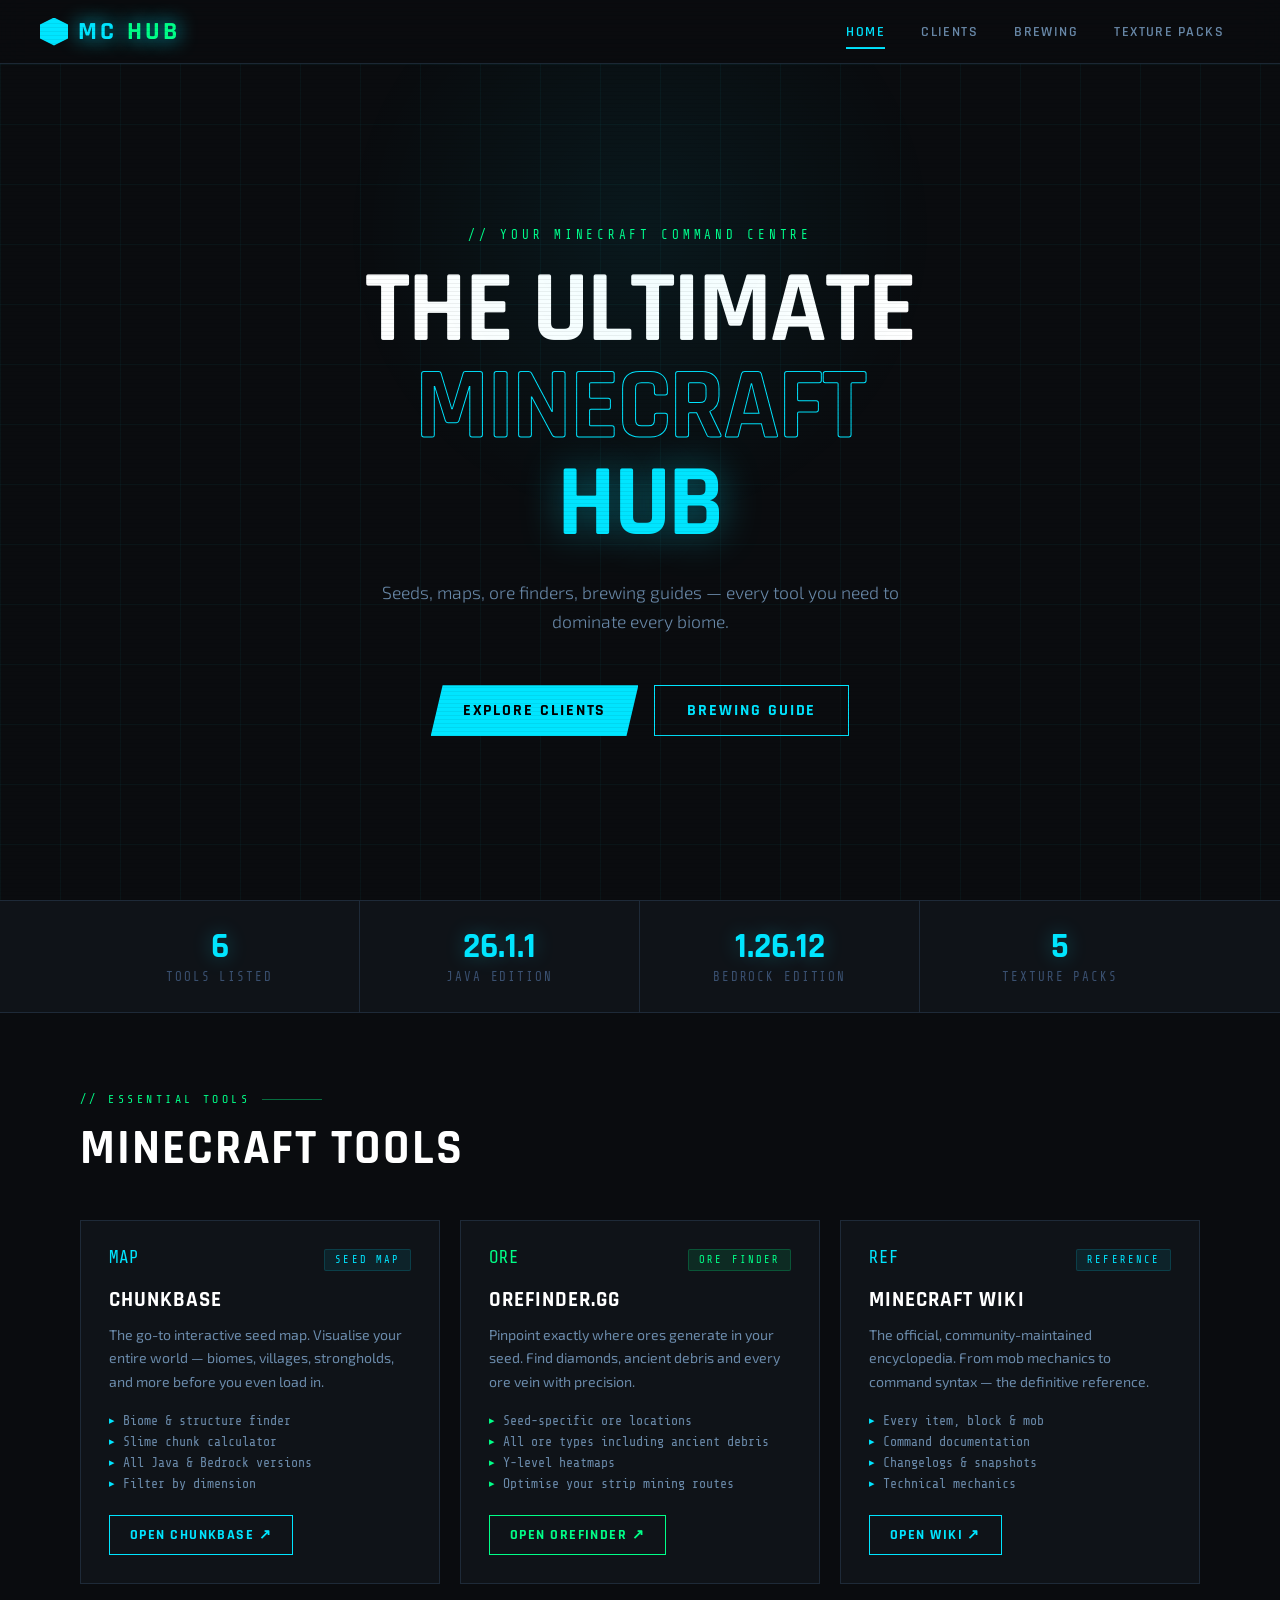
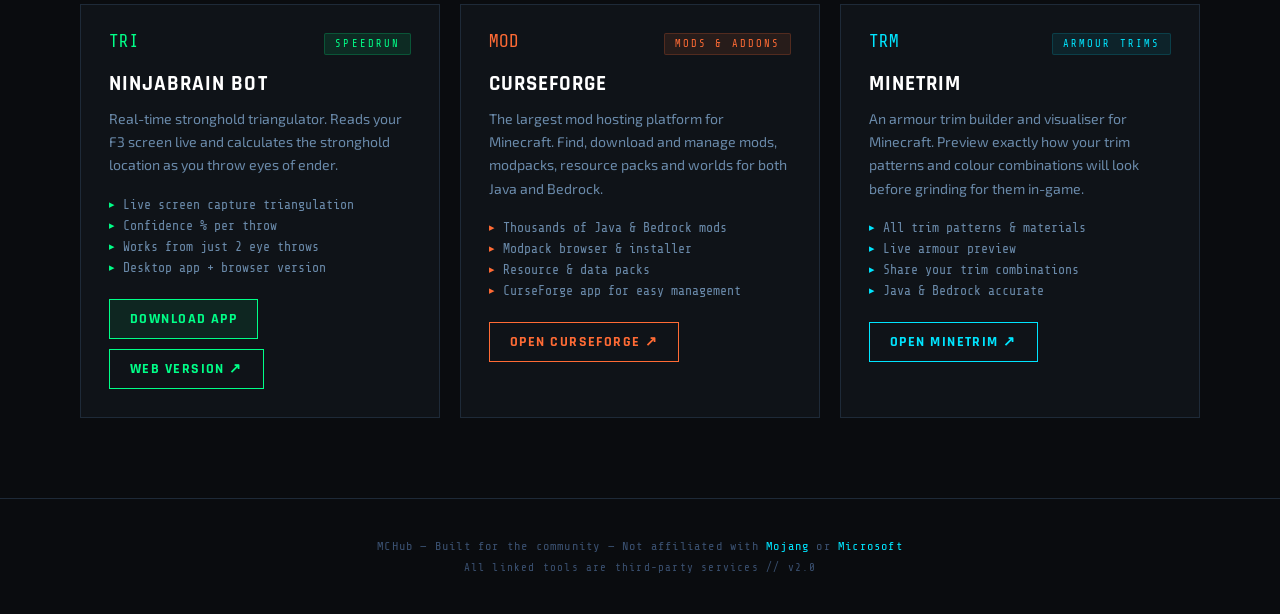
==== commit 2407dbed: "Create index.html" ====
--- a/index.html
+++ b/index.html
@@ -3,1361 +3,1011 @@
 <head>
 <meta charset="UTF-8">
 <meta name="viewport" content="width=device-width, initial-scale=1.0">
-<title>MCHub — Minecraft Tools & Guides</title>
+<title>MCHub</title>
 <link href="https://fonts.googleapis.com/css2?family=Rajdhani:wght@400;500;600;700&family=Share+Tech+Mono&family=Exo+2:wght@300;400;600;800&display=swap" rel="stylesheet">
 <style>
-  :root {
-    --bg: #0a0c0f;
-    --bg2: #0f1318;
-    --bg3: #161c24;
-    --border: #1e2a38;
-    --border2: #243040;
-    --accent: #00e5ff;
-    --accent2: #00ff88;
-    --accent3: #ff6b35;
-    --text: #c8d8e8;
-    --text2: #6a8aaa;
-    --text3: #3a5070;
-    --glow: rgba(0,229,255,0.15);
-    --glow2: rgba(0,255,136,0.12);
-  }
- 
-  * { margin: 0; padding: 0; box-sizing: border-box; }
- 
-  html { scroll-behavior: smooth; }
- 
-  body {
-    background: var(--bg);
-    color: var(--text);
-    font-family: 'Exo 2', sans-serif;
-    overflow-x: hidden;
-    cursor: default;
-  }
- 
-  /* Scanline overlay */
-  body::before {
-    content: '';
-    position: fixed;
-    inset: 0;
-    background: repeating-linear-gradient(
-      to bottom,
-      transparent 0px,
-      transparent 3px,
-      rgba(0,0,0,0.06) 3px,
-      rgba(0,0,0,0.06) 4px
-    );
-    pointer-events: none;
-    z-index: 9999;
-  }
- 
-  /* ─── NAV ─── */
-  nav {
-    position: fixed;
-    top: 0; left: 0; right: 0;
-    z-index: 100;
-    display: flex;
-    align-items: center;
-    justify-content: space-between;
-    padding: 0 40px;
-    height: 64px;
-    background: rgba(10,12,15,0.85);
-    backdrop-filter: blur(16px);
-    border-bottom: 1px solid var(--border);
-  }
- 
-  .nav-logo {
-    font-family: 'Rajdhani', sans-serif;
-    font-size: 1.6rem;
-    font-weight: 700;
-    letter-spacing: 0.12em;
-    color: var(--accent);
-    text-shadow: 0 0 20px var(--accent);
-    text-transform: uppercase;
-    display: flex;
-    align-items: center;
-    gap: 10px;
-  }
- 
-  .nav-logo span {
-    color: var(--accent2);
-  }
- 
-  .logo-icon {
-    width: 28px;
-    height: 28px;
-    background: var(--accent);
-    display: inline-block;
-    clip-path: polygon(50% 0%, 100% 25%, 100% 75%, 50% 100%, 0% 75%, 0% 25%);
-    animation: logoPulse 3s ease-in-out infinite;
-  }
- 
-  @keyframes logoPulse {
-    0%, 100% { box-shadow: 0 0 10px var(--accent); opacity: 1; }
-    50% { box-shadow: 0 0 24px var(--accent), 0 0 48px var(--accent); opacity: 0.8; }
-  }
- 
-  .nav-links {
-    display: flex;
-    gap: 32px;
-    list-style: none;
-  }
- 
-  .nav-links a {
-    color: var(--text2);
-    text-decoration: none;
-    font-family: 'Rajdhani', sans-serif;
-    font-weight: 600;
-    font-size: 0.95rem;
-    letter-spacing: 0.1em;
-    text-transform: uppercase;
-    transition: color 0.2s;
-    position: relative;
-  }
- 
-  .nav-links a::after {
-    content: '';
-    position: absolute;
-    bottom: -4px; left: 0; right: 0;
-    height: 1px;
-    background: var(--accent);
-    transform: scaleX(0);
-    transition: transform 0.2s;
-  }
- 
-  .nav-links a:hover { color: var(--accent); }
-  .nav-links a:hover::after { transform: scaleX(1); }
- 
-  /* ─── HERO ─── */
-  .hero {
-    min-height: 100vh;
-    display: flex;
-    flex-direction: column;
-    align-items: center;
-    justify-content: center;
-    text-align: center;
-    padding: 100px 40px 60px;
-    position: relative;
-    overflow: hidden;
-  }
- 
-  /* Grid bg */
-  .hero::before {
-    content: '';
-    position: absolute;
-    inset: 0;
-    background-image:
-      linear-gradient(rgba(0,229,255,0.04) 1px, transparent 1px),
-      linear-gradient(90deg, rgba(0,229,255,0.04) 1px, transparent 1px);
-    background-size: 60px 60px;
-    animation: gridDrift 20s linear infinite;
-  }
- 
-  @keyframes gridDrift {
-    from { background-position: 0 0; }
-    to { background-position: 60px 60px; }
-  }
- 
-  .hero::after {
-    content: '';
-    position: absolute;
-    top: 20%; left: 50%;
-    transform: translate(-50%, -50%);
-    width: 600px; height: 600px;
-    background: radial-gradient(circle, rgba(0,229,255,0.06) 0%, transparent 70%);
-    pointer-events: none;
-  }
- 
-  .hero-eyebrow {
-    font-family: 'Share Tech Mono', monospace;
-    font-size: 0.78rem;
-    letter-spacing: 0.3em;
-    color: var(--accent2);
-    text-transform: uppercase;
-    margin-bottom: 20px;
-    opacity: 0;
-    animation: fadeUp 0.6s ease forwards 0.2s;
-  }
- 
-  .hero-title {
-    font-family: 'Rajdhani', sans-serif;
-    font-size: clamp(3rem, 8vw, 7rem);
-    font-weight: 700;
-    line-height: 0.95;
-    letter-spacing: -0.02em;
-    text-transform: uppercase;
-    margin-bottom: 24px;
-    opacity: 0;
-    animation: fadeUp 0.6s ease forwards 0.35s;
-  }
- 
-  .hero-title .line1 { color: #fff; display: block; }
-  .hero-title .line2 {
-    color: transparent;
-    -webkit-text-stroke: 1px var(--accent);
-    display: block;
-    text-shadow: none;
-  }
-  .hero-title .line3 { color: var(--accent); display: block; text-shadow: 0 0 40px rgba(0,229,255,0.4); }
- 
-  .hero-sub {
-    font-size: 1.1rem;
-    color: var(--text2);
-    max-width: 520px;
-    line-height: 1.7;
-    margin-bottom: 48px;
-    font-weight: 300;
-    opacity: 0;
-    animation: fadeUp 0.6s ease forwards 0.5s;
-  }
- 
-  .hero-btns {
-    display: flex;
-    gap: 16px;
-    flex-wrap: wrap;
-    justify-content: center;
-    opacity: 0;
-    animation: fadeUp 0.6s ease forwards 0.65s;
-  }
- 
-  @keyframes fadeUp {
-    from { opacity: 0; transform: translateY(24px); }
-    to { opacity: 1; transform: translateY(0); }
-  }
- 
-  /* ─── BUTTONS ─── */
-  .btn {
-    display: inline-flex;
-    align-items: center;
-    gap: 8px;
-    padding: 14px 32px;
-    font-family: 'Rajdhani', sans-serif;
-    font-size: 1rem;
-    font-weight: 700;
-    letter-spacing: 0.12em;
-    text-transform: uppercase;
-    text-decoration: none;
-    border: none;
-    cursor: pointer;
-    transition: all 0.2s;
-    position: relative;
-    clip-path: polygon(12px 0%, 100% 0%, calc(100% - 12px) 100%, 0% 100%);
-  }
- 
-  .btn-primary {
-    background: var(--accent);
-    color: #000;
-  }
- 
-  .btn-primary:hover {
-    background: #fff;
-    box-shadow: 0 0 30px rgba(0,229,255,0.5);
-    transform: translateY(-2px);
-  }
- 
-  .btn-ghost {
-    background: transparent;
-    color: var(--accent);
-    border: 1px solid var(--accent);
-    clip-path: none;
-  }
- 
-  .btn-ghost:hover {
-    background: rgba(0,229,255,0.08);
-    box-shadow: 0 0 20px rgba(0,229,255,0.2);
-    transform: translateY(-2px);
-  }
- 
-  /* ─── SECTION BASE ─── */
-  section { padding: 80px 40px; max-width: 1200px; margin: 0 auto; }
- 
-  .section-label {
-    font-family: 'Share Tech Mono', monospace;
-    font-size: 0.72rem;
-    letter-spacing: 0.3em;
-    color: var(--accent2);
-    text-transform: uppercase;
-    margin-bottom: 12px;
-    display: flex;
-    align-items: center;
-    gap: 12px;
-  }
- 
-  .section-label::after {
-    content: '';
-    flex: 1;
-    max-width: 60px;
-    height: 1px;
-    background: var(--accent2);
-    opacity: 0.4;
-  }
- 
-  .section-title {
-    font-family: 'Rajdhani', sans-serif;
-    font-size: clamp(1.8rem, 4vw, 3rem);
-    font-weight: 700;
-    text-transform: uppercase;
-    letter-spacing: 0.04em;
-    margin-bottom: 40px;
-    color: #fff;
-  }
- 
-  /* ─── STATS BAR ─── */
-  .stats-bar {
-    border-top: 1px solid var(--border);
-    border-bottom: 1px solid var(--border);
-    background: var(--bg2);
-    padding: 0;
-  }
- 
-  .stats-bar-inner {
-    max-width: 1200px;
-    margin: 0 auto;
-    display: grid;
-    grid-template-columns: repeat(4, 1fr);
-    padding: 0 40px;
-  }
- 
-  .stat {
-    padding: 28px 20px;
-    border-right: 1px solid var(--border);
-    text-align: center;
-  }
- 
-  .stat:last-child { border-right: none; }
- 
-  .stat-num {
-    font-family: 'Rajdhani', sans-serif;
-    font-size: 2.2rem;
-    font-weight: 700;
-    color: var(--accent);
-    text-shadow: 0 0 20px rgba(0,229,255,0.3);
-    line-height: 1;
-  }
- 
-  .stat-label {
-    font-size: 0.78rem;
-    color: var(--text3);
-    letter-spacing: 0.15em;
-    text-transform: uppercase;
-    margin-top: 6px;
-    font-family: 'Share Tech Mono', monospace;
-  }
- 
-  /* ─── TOOLS GRID ─── */
-  .tools-grid {
-    display: grid;
-    grid-template-columns: repeat(auto-fill, minmax(340px, 1fr));
-    gap: 20px;
-    margin-top: 12px;
-  }
- 
-  .tool-card {
-    background: var(--bg2);
-    border: 1px solid var(--border);
-    padding: 28px;
-    position: relative;
-    overflow: hidden;
-    transition: border-color 0.2s, transform 0.2s;
-    cursor: default;
-  }
- 
-  .tool-card::before {
-    content: '';
-    position: absolute;
-    top: 0; left: 0; right: 0;
-    height: 2px;
-    background: linear-gradient(90deg, transparent, var(--accent), transparent);
-    opacity: 0;
-    transition: opacity 0.2s;
-  }
- 
-  .tool-card:hover {
-    border-color: var(--border2);
-    transform: translateY(-3px);
-    box-shadow: 0 12px 40px rgba(0,0,0,0.4);
-  }
- 
-  .tool-card:hover::before { opacity: 1; }
- 
-  /* Color variants */
-  .tool-card.green::before { background: linear-gradient(90deg, transparent, var(--accent2), transparent); }
-  .tool-card.green:hover { border-color: rgba(0,255,136,0.2); }
-  .tool-card.green .tool-tag { background: rgba(0,255,136,0.1); color: var(--accent2); border-color: rgba(0,255,136,0.2); }
-  .tool-card.green .tool-icon { color: var(--accent2); }
-  .tool-card.green .tool-btn { color: var(--accent2); border-color: var(--accent2); }
-  .tool-card.green .tool-btn:hover { background: rgba(0,255,136,0.08); box-shadow: 0 0 20px rgba(0,255,136,0.2); }
- 
-  .tool-card.orange::before { background: linear-gradient(90deg, transparent, var(--accent3), transparent); }
-  .tool-card.orange:hover { border-color: rgba(255,107,53,0.2); }
-  .tool-card.orange .tool-tag { background: rgba(255,107,53,0.1); color: var(--accent3); border-color: rgba(255,107,53,0.2); }
-  .tool-card.orange .tool-icon { color: var(--accent3); }
-  .tool-card.orange .tool-btn { color: var(--accent3); border-color: var(--accent3); }
-  .tool-card.orange .tool-btn:hover { background: rgba(255,107,53,0.08); box-shadow: 0 0 20px rgba(255,107,53,0.2); }
- 
-  .tool-header {
-    display: flex;
-    align-items: flex-start;
-    justify-content: space-between;
-    margin-bottom: 16px;
-  }
- 
-  .tool-icon {
-    font-size: 2rem;
-    color: var(--accent);
-    line-height: 1;
-  }
- 
-  .tool-tag {
-    font-family: 'Share Tech Mono', monospace;
-    font-size: 0.65rem;
-    letter-spacing: 0.2em;
-    text-transform: uppercase;
-    padding: 4px 10px;
-    background: rgba(0,229,255,0.08);
-    border: 1px solid rgba(0,229,255,0.15);
-    color: var(--accent);
-    border-radius: 2px;
-  }
- 
-  .tool-name {
-    font-family: 'Rajdhani', sans-serif;
-    font-size: 1.3rem;
-    font-weight: 700;
-    color: #fff;
-    letter-spacing: 0.05em;
-    text-transform: uppercase;
-    margin-bottom: 10px;
-  }
- 
-  .tool-desc {
-    font-size: 0.88rem;
-    color: var(--text2);
-    line-height: 1.65;
-    margin-bottom: 20px;
-  }
- 
-  .tool-features {
-    list-style: none;
-    margin-bottom: 24px;
-    display: flex;
-    flex-direction: column;
-    gap: 6px;
-  }
- 
-  .tool-features li {
-    font-size: 0.82rem;
-    color: var(--text2);
-    display: flex;
-    align-items: center;
-    gap: 8px;
-    font-family: 'Share Tech Mono', monospace;
-  }
- 
-  .tool-features li::before {
-    content: '▸';
-    color: var(--accent);
-    font-size: 0.7rem;
-  }
- 
-  .tool-card.green .tool-features li::before { color: var(--accent2); }
-  .tool-card.orange .tool-features li::before { color: var(--accent3); }
- 
-  .tool-btn {
-    display: inline-flex;
-    align-items: center;
-    gap: 8px;
-    padding: 10px 20px;
-    font-family: 'Rajdhani', sans-serif;
-    font-size: 0.9rem;
-    font-weight: 700;
-    letter-spacing: 0.1em;
-    text-transform: uppercase;
-    text-decoration: none;
-    background: transparent;
-    border: 1px solid var(--accent);
-    color: var(--accent);
-    cursor: pointer;
-    transition: all 0.2s;
-  }
- 
-  .tool-btn:hover {
-    background: rgba(0,229,255,0.08);
-    box-shadow: 0 0 20px rgba(0,229,255,0.2);
-  }
- 
-  /* ─── FEATURED / IFRAME TOOLS ─── */
-  .featured-tools {
-    background: var(--bg2);
-    border-top: 1px solid var(--border);
-    border-bottom: 1px solid var(--border);
-    padding: 80px 0;
-  }
- 
-  .featured-inner {
-    max-width: 1200px;
-    margin: 0 auto;
-    padding: 0 40px;
-  }
- 
-  .iframe-tabs {
-    display: flex;
-    gap: 4px;
-    margin-bottom: 24px;
-    border-bottom: 1px solid var(--border);
-  }
- 
-  .iframe-tab {
-    padding: 12px 28px;
-    font-family: 'Rajdhani', sans-serif;
-    font-weight: 700;
-    font-size: 0.95rem;
-    letter-spacing: 0.1em;
-    text-transform: uppercase;
-    background: transparent;
-    border: none;
-    color: var(--text2);
-    cursor: pointer;
-    border-bottom: 2px solid transparent;
-    margin-bottom: -1px;
-    transition: all 0.2s;
-    display: flex;
-    align-items: center;
-    gap: 8px;
-  }
- 
-  .iframe-tab.active {
-    color: var(--accent);
-    border-bottom-color: var(--accent);
-  }
- 
-  .iframe-tab:hover:not(.active) { color: var(--text); }
- 
-  .iframe-panels { position: relative; }
- 
-  .iframe-panel {
-    display: none;
-  }
- 
-  .iframe-panel.active { display: block; }
- 
-  .iframe-header {
-    display: flex;
-    align-items: center;
-    justify-content: space-between;
-    background: var(--bg3);
-    border: 1px solid var(--border);
-    border-bottom: none;
-    padding: 12px 20px;
-  }
- 
-  .iframe-url {
-    font-family: 'Share Tech Mono', monospace;
-    font-size: 0.78rem;
-    color: var(--text3);
-    display: flex;
-    align-items: center;
-    gap: 8px;
-  }
- 
-  .iframe-url span { color: var(--text2); }
- 
-  .iframe-url-dot {
-    width: 8px; height: 8px;
-    border-radius: 50%;
-    background: var(--accent2);
-    box-shadow: 0 0 8px var(--accent2);
-    display: inline-block;
-  }
- 
-  .iframe-open-link {
-    font-family: 'Rajdhani', sans-serif;
-    font-size: 0.85rem;
-    font-weight: 700;
-    letter-spacing: 0.1em;
-    text-transform: uppercase;
-    color: var(--accent);
-    text-decoration: none;
-    transition: opacity 0.2s;
-  }
- 
-  .iframe-open-link:hover { opacity: 0.7; }
- 
-  .iframe-wrap {
-    border: 1px solid var(--border);
-    height: 600px;
-    overflow: hidden;
-    position: relative;
-    background: #000;
-  }
- 
-  .iframe-wrap iframe {
-    width: 100%;
-    height: 100%;
-    border: none;
-    display: block;
-  }
- 
-  .iframe-blocker {
-    position: absolute;
-    inset: 0;
-    display: flex;
-    flex-direction: column;
-    align-items: center;
-    justify-content: center;
-    background: rgba(10,12,15,0.95);
-    gap: 16px;
-    text-align: center;
-    padding: 40px;
-  }
- 
-  .iframe-blocker-icon { font-size: 3rem; }
- 
-  .iframe-blocker h3 {
-    font-family: 'Rajdhani', sans-serif;
-    font-size: 1.4rem;
-    font-weight: 700;
-    text-transform: uppercase;
-    color: #fff;
-  }
- 
-  .iframe-blocker p {
-    font-size: 0.88rem;
-    color: var(--text2);
-    max-width: 380px;
-    line-height: 1.6;
-  }
- 
-  /* ─── QUICK LINKS ─── */
-  .quick-links-grid {
-    display: grid;
-    grid-template-columns: repeat(auto-fill, minmax(200px, 1fr));
-    gap: 12px;
-  }
- 
-  .quick-link {
-    display: flex;
-    align-items: center;
-    gap: 14px;
-    padding: 16px 20px;
-    background: var(--bg2);
-    border: 1px solid var(--border);
-    text-decoration: none;
-    transition: all 0.2s;
-    color: var(--text);
-    position: relative;
-    overflow: hidden;
-  }
- 
-  .quick-link::after {
-    content: '↗';
-    position: absolute;
-    right: 16px;
-    top: 50%;
-    transform: translateY(-50%);
-    color: var(--text3);
-    font-size: 0.85rem;
-    transition: all 0.2s;
-  }
- 
-  .quick-link:hover {
-    border-color: var(--border2);
-    background: var(--bg3);
-    transform: translateY(-2px);
-  }
- 
-  .quick-link:hover::after {
-    color: var(--accent);
-    right: 12px;
-  }
- 
-  .quick-link-icon { font-size: 1.4rem; flex-shrink: 0; }
- 
-  .quick-link-name {
-    font-family: 'Rajdhani', sans-serif;
-    font-weight: 600;
-    font-size: 0.95rem;
-    letter-spacing: 0.05em;
-    text-transform: uppercase;
-  }
- 
-  .quick-link-cat {
-    font-family: 'Share Tech Mono', monospace;
-    font-size: 0.65rem;
-    color: var(--text3);
-    letter-spacing: 0.1em;
-    margin-top: 2px;
-  }
- 
-  /* ─── FOOTER ─── */
-  footer {
-    border-top: 1px solid var(--border);
-    padding: 40px;
-    text-align: center;
-    color: var(--text3);
-    font-family: 'Share Tech Mono', monospace;
-    font-size: 0.75rem;
-    letter-spacing: 0.1em;
-  }
- 
-  footer span { color: var(--accent); }
- 
-  /* ─── SCROLLBAR ─── */
-  ::-webkit-scrollbar { width: 6px; }
-  ::-webkit-scrollbar-track { background: var(--bg); }
-  ::-webkit-scrollbar-thumb { background: var(--border2); border-radius: 3px; }
-  ::-webkit-scrollbar-thumb:hover { background: var(--accent); }
- 
-  /* ─── RESPONSIVE ─── */
-  @media (max-width: 768px) {
-    nav { padding: 0 20px; }
-    .nav-links { display: none; }
-    section { padding: 60px 20px; }
-    .stats-bar-inner { grid-template-columns: repeat(2, 1fr); padding: 0 20px; }
-    .stat:nth-child(2) { border-right: none; }
-    .tools-grid { grid-template-columns: 1fr; }
-    .featured-inner { padding: 0 20px; }
-    .iframe-tabs { overflow-x: auto; }
-    footer { padding: 30px 20px; }
-  }
+:root {
+  --bg:#0a0c0f; --bg2:#0f1318; --bg3:#161c24;
+  --border:#1e2a38; --border2:#243040;
+  --accent:#00e5ff; --accent2:#00ff88; --accent3:#ff6b35;
+  --text:#c8d8e8; --text2:#6a8aaa; --text3:#3a5070;
+}
+*{margin:0;padding:0;box-sizing:border-box;}
+html{scroll-behavior:smooth;}
+body{background:var(--bg);color:var(--text);font-family:"Exo 2",sans-serif;overflow-x:hidden;}
+body::before{content:"";position:fixed;inset:0;background:repeating-linear-gradient(to bottom,transparent 0px,transparent 3px,rgba(0,0,0,0.06) 3px,rgba(0,0,0,0.06) 4px);pointer-events:none;z-index:9999;}
+
+/* NAV */
+nav{position:fixed;top:0;left:0;right:0;z-index:100;display:flex;align-items:center;justify-content:space-between;padding:0 40px;height:64px;background:rgba(10,12,15,0.9);backdrop-filter:blur(16px);border-bottom:1px solid var(--border);}
+.nav-logo{font-family:"Rajdhani",sans-serif;font-size:1.6rem;font-weight:700;letter-spacing:0.12em;color:var(--accent);text-shadow:0 0 20px var(--accent);text-transform:uppercase;display:flex;align-items:center;gap:10px;cursor:pointer;}
+.nav-logo span{color:var(--accent2);}
+.logo-icon{width:28px;height:28px;background:var(--accent);display:inline-block;clip-path:polygon(50% 0%,100% 25%,100% 75%,50% 100%,0% 75%,0% 25%);animation:logoPulse 3s ease-in-out infinite;}
+@keyframes logoPulse{0%,100%{box-shadow:0 0 10px var(--accent);}50%{box-shadow:0 0 24px var(--accent),0 0 48px var(--accent);opacity:0.8;}}
+.nav-links{display:flex;gap:4px;list-style:none;}
+.nav-links button{color:var(--text2);background:transparent;border:none;font-family:"Rajdhani",sans-serif;font-weight:600;font-size:0.9rem;letter-spacing:0.1em;text-transform:uppercase;cursor:pointer;padding:8px 16px;transition:color 0.2s;position:relative;}
+.nav-links button::after{content:"";position:absolute;bottom:0;left:16px;right:16px;height:2px;background:var(--accent);transform:scaleX(0);transition:transform 0.2s;}
+.nav-links button:hover,.nav-links button.active{color:var(--accent);}
+.nav-links button.active::after{transform:scaleX(1);}
+
+/* PAGES */
+.page{display:none;min-height:100vh;padding-top:64px;}
+.page.active{display:block;}
+
+/* HERO */
+.hero{min-height:calc(100vh - 64px);display:flex;flex-direction:column;align-items:center;justify-content:center;text-align:center;padding:60px 40px;position:relative;overflow:hidden;}
+.hero::before{content:"";position:absolute;inset:0;background-image:linear-gradient(rgba(0,229,255,0.04) 1px,transparent 1px),linear-gradient(90deg,rgba(0,229,255,0.04) 1px,transparent 1px);background-size:60px 60px;animation:gridDrift 20s linear infinite;}
+@keyframes gridDrift{from{background-position:0 0;}to{background-position:60px 60px;}}
+.hero::after{content:"";position:absolute;top:20%;left:50%;transform:translate(-50%,-50%);width:600px;height:600px;background:radial-gradient(circle,rgba(0,229,255,0.06) 0%,transparent 70%);pointer-events:none;}
+.hero-eyebrow{font-family:"Share Tech Mono",monospace;font-size:0.78rem;letter-spacing:0.3em;color:var(--accent2);text-transform:uppercase;margin-bottom:20px;animation:fadeUp 0.6s ease forwards 0.2s;opacity:0;}
+.hero-title{font-family:"Rajdhani",sans-serif;font-size:clamp(3rem,8vw,7rem);font-weight:700;line-height:0.95;letter-spacing:-0.02em;text-transform:uppercase;margin-bottom:24px;animation:fadeUp 0.6s ease forwards 0.35s;opacity:0;}
+.hero-title .line1{color:#fff;display:block;}
+.hero-title .line2{color:transparent;-webkit-text-stroke:1px var(--accent);display:block;}
+.hero-title .line3{color:var(--accent);display:block;text-shadow:0 0 40px rgba(0,229,255,0.4);}
+.hero-sub{font-size:1.1rem;color:var(--text2);max-width:520px;line-height:1.7;margin-bottom:48px;font-weight:300;animation:fadeUp 0.6s ease forwards 0.5s;opacity:0;}
+.hero-btns{display:flex;gap:16px;flex-wrap:wrap;justify-content:center;animation:fadeUp 0.6s ease forwards 0.65s;opacity:0;}
+@keyframes fadeUp{from{opacity:0;transform:translateY(24px);}to{opacity:1;transform:translateY(0);}}
+
+/* STATS BAR */
+.stats-bar{border-top:1px solid var(--border);border-bottom:1px solid var(--border);background:var(--bg2);}
+.stats-bar-inner{max-width:1200px;margin:0 auto;display:grid;grid-template-columns:repeat(4,1fr);padding:0 40px;}
+.stat{padding:28px 20px;border-right:1px solid var(--border);text-align:center;}
+.stat:last-child{border-right:none;}
+.stat-num{font-family:"Rajdhani",sans-serif;font-size:2.2rem;font-weight:700;color:var(--accent);text-shadow:0 0 20px rgba(0,229,255,0.3);line-height:1;}
+.stat-label{font-size:0.78rem;color:var(--text3);letter-spacing:0.15em;text-transform:uppercase;margin-top:6px;font-family:"Share Tech Mono",monospace;}
+
+/* BUTTONS */
+.btn{display:inline-flex;align-items:center;gap:8px;padding:14px 32px;font-family:"Rajdhani",sans-serif;font-size:1rem;font-weight:700;letter-spacing:0.12em;text-transform:uppercase;text-decoration:none;border:none;cursor:pointer;transition:all 0.2s;clip-path:polygon(12px 0%,100% 0%,calc(100% - 12px) 100%,0% 100%);}
+.btn-primary{background:var(--accent);color:#000;}
+.btn-primary:hover{background:#fff;box-shadow:0 0 30px rgba(0,229,255,0.5);transform:translateY(-2px);}
+.btn-ghost{background:transparent;color:var(--accent);border:1px solid var(--accent);clip-path:none;}
+.btn-ghost:hover{background:rgba(0,229,255,0.08);transform:translateY(-2px);}
+
+/* SECTION */
+.section-wrap{max-width:1200px;margin:0 auto;padding:80px 40px;}
+.section-label{font-family:"Share Tech Mono",monospace;font-size:0.72rem;letter-spacing:0.3em;color:var(--accent2);text-transform:uppercase;margin-bottom:12px;display:flex;align-items:center;gap:12px;}
+.section-label::after{content:"";flex:1;max-width:60px;height:1px;background:var(--accent2);opacity:0.4;}
+.section-title{font-family:"Rajdhani",sans-serif;font-size:clamp(1.8rem,4vw,3rem);font-weight:700;text-transform:uppercase;letter-spacing:0.04em;margin-bottom:40px;color:#fff;}
+
+/* TOOL CARDS */
+.tools-grid{display:grid;grid-template-columns:repeat(auto-fill,minmax(340px,1fr));gap:20px;}
+.tool-card{background:var(--bg2);border:1px solid var(--border);padding:28px;position:relative;overflow:hidden;transition:border-color 0.2s,transform 0.2s;}
+.tool-card::before{content:"";position:absolute;top:0;left:0;right:0;height:2px;background:linear-gradient(90deg,transparent,var(--accent),transparent);opacity:0;transition:opacity 0.2s;}
+.tool-card:hover{border-color:var(--border2);transform:translateY(-3px);box-shadow:0 12px 40px rgba(0,0,0,0.4);}
+.tool-card:hover::before{opacity:1;}
+.tool-card.green::before{background:linear-gradient(90deg,transparent,var(--accent2),transparent);}
+.tool-card.green:hover{border-color:rgba(0,255,136,0.2);}
+.tool-card.green .tool-tag{background:rgba(0,255,136,0.1);color:var(--accent2);border-color:rgba(0,255,136,0.2);}
+.tool-card.green .tool-btn{color:var(--accent2);border-color:var(--accent2);}
+.tool-card.green .tool-features li::before{color:var(--accent2);}
+.tool-card.orange::before{background:linear-gradient(90deg,transparent,var(--accent3),transparent);}
+.tool-card.orange:hover{border-color:rgba(255,107,53,0.2);}
+.tool-card.orange .tool-tag{background:rgba(255,107,53,0.1);color:var(--accent3);border-color:rgba(255,107,53,0.2);}
+.tool-card.orange .tool-btn{color:var(--accent3);border-color:var(--accent3);}
+.tool-card.orange .tool-features li::before{color:var(--accent3);}
+.tool-header{display:flex;align-items:flex-start;justify-content:space-between;margin-bottom:16px;}
+.tool-icon{font-size:2rem;color:var(--accent);line-height:1;}
+.tool-tag{font-family:"Share Tech Mono",monospace;font-size:0.65rem;letter-spacing:0.2em;text-transform:uppercase;padding:4px 10px;background:rgba(0,229,255,0.08);border:1px solid rgba(0,229,255,0.15);color:var(--accent);border-radius:2px;}
+.tool-name{font-family:"Rajdhani",sans-serif;font-size:1.3rem;font-weight:700;color:#fff;letter-spacing:0.05em;text-transform:uppercase;margin-bottom:10px;}
+.tool-desc{font-size:0.88rem;color:var(--text2);line-height:1.65;margin-bottom:20px;}
+.tool-features{list-style:none;margin-bottom:24px;display:flex;flex-direction:column;gap:6px;}
+.tool-features li{font-size:0.82rem;color:var(--text2);display:flex;align-items:center;gap:8px;font-family:"Share Tech Mono",monospace;}
+.tool-features li::before{content:"▸";color:var(--accent);font-size:0.7rem;}
+.tool-btn{display:inline-flex;align-items:center;gap:8px;padding:10px 20px;font-family:"Rajdhani",sans-serif;font-size:0.9rem;font-weight:700;letter-spacing:0.1em;text-transform:uppercase;text-decoration:none;background:transparent;border:1px solid var(--accent);color:var(--accent);cursor:pointer;transition:all 0.2s;}
+.tool-btn:hover{background:rgba(0,229,255,0.08);box-shadow:0 0 20px rgba(0,229,255,0.2);}
+
+/* ─── BREWING PAGE ─── */
+.brew-page-wrap{max-width:1200px;margin:0 auto;padding:80px 40px;}
+
+/* category filter */
+.cat-filters{display:flex;gap:8px;flex-wrap:wrap;margin-bottom:32px;}
+.cat-btn{padding:7px 18px;font-family:"Rajdhani",sans-serif;font-weight:600;font-size:0.85rem;letter-spacing:0.1em;text-transform:uppercase;background:transparent;border:1px solid var(--border2);color:var(--text2);cursor:pointer;transition:all 0.2s;}
+.cat-btn:hover,.cat-btn.active{border-color:var(--accent);color:var(--accent);background:rgba(0,229,255,0.06);}
+
+/* potion selector grid */
+.potion-grid{display:grid;grid-template-columns:repeat(auto-fill,minmax(120px,1fr));gap:10px;margin-bottom:40px;}
+.potion-btn{display:flex;flex-direction:column;align-items:center;justify-content:flex-start;gap:6px;padding:14px 8px 12px;background:var(--bg2);border:1px solid var(--border);cursor:pointer;transition:all 0.2s;text-align:center;position:relative;}
+.potion-btn img{width:40px;height:40px;image-rendering:pixelated;}
+.potion-btn .pb-name{font-family:"Rajdhani",sans-serif;font-weight:600;font-size:0.75rem;letter-spacing:0.04em;text-transform:uppercase;color:var(--text);line-height:1.2;}
+.potion-btn .pb-cat{font-family:"Share Tech Mono",monospace;font-size:0.58rem;color:var(--text3);letter-spacing:0.08em;margin-top:2px;}
+.potion-btn:hover{border-color:var(--border2);background:var(--bg3);transform:translateY(-2px);}
+.potion-btn.active{border-color:var(--accent);background:rgba(0,229,255,0.06);}
+.potion-btn.hidden{display:none;}
+
+/* detail panel - slides down */
+.brew-detail{display:none;background:var(--bg2);border:1px solid var(--accent);padding:0;position:relative;margin-bottom:32px;animation:slideDown 0.3s ease;}
+@keyframes slideDown{from{opacity:0;transform:translateY(-8px);}to{opacity:1;transform:translateY(0);}}
+.brew-detail.open{display:block;}
+.brew-detail-top{position:absolute;top:0;left:0;right:0;height:2px;background:linear-gradient(90deg,transparent,var(--accent),transparent);}
+
+/* type selector */
+.brew-type-bar{display:flex;border-bottom:1px solid var(--border);padding:0 32px;}
+.brew-type-tab{padding:16px 24px;font-family:"Rajdhani",sans-serif;font-weight:700;font-size:0.9rem;letter-spacing:0.1em;text-transform:uppercase;background:transparent;border:none;color:var(--text2);cursor:pointer;border-bottom:2px solid transparent;margin-bottom:-1px;transition:all 0.2s;display:flex;align-items:center;gap:8px;}
+.brew-type-tab img{width:24px;height:24px;image-rendering:pixelated;}
+.brew-type-tab.active{color:var(--accent);border-bottom-color:var(--accent);}
+
+/* variant selector */
+.brew-variants{display:flex;gap:8px;padding:24px 32px 0;flex-wrap:wrap;}
+.brew-variant-btn{padding:8px 20px;font-family:"Rajdhani",sans-serif;font-weight:700;font-size:0.82rem;letter-spacing:0.1em;text-transform:uppercase;background:transparent;border:1px solid var(--border2);color:var(--text2);cursor:pointer;transition:all 0.2s;}
+.brew-variant-btn.active{border-color:var(--accent2);color:var(--accent2);background:rgba(0,255,136,0.06);}
+.brew-variant-btn:hover:not(.active){border-color:var(--border);color:var(--text);}
+
+/* recipe area */
+.brew-recipe{padding:24px 32px 32px;display:flex;gap:40px;align-items:flex-start;flex-wrap:wrap;}
+.brew-recipe-left{flex:0 0 auto;}
+.brew-result-display{display:flex;flex-direction:column;align-items:center;gap:8px;padding:20px;background:var(--bg3);border:1px solid var(--border);min-width:160px;}
+.brew-result-display img{width:64px;height:64px;image-rendering:pixelated;}
+.brew-result-name{font-family:"Rajdhani",sans-serif;font-weight:700;font-size:0.9rem;text-transform:uppercase;color:#fff;text-align:center;letter-spacing:0.05em;}
+.brew-result-stats{font-family:"Share Tech Mono",monospace;font-size:0.7rem;color:var(--accent2);text-align:center;margin-top:4px;}
+
+.brew-recipe-right{flex:1;min-width:280px;}
+.brew-steps-label{font-family:"Share Tech Mono",monospace;font-size:0.7rem;color:var(--accent2);letter-spacing:0.2em;text-transform:uppercase;margin-bottom:16px;}
+.brew-steps{display:flex;flex-direction:column;gap:10px;}
+.brew-step{display:flex;align-items:center;gap:12px;padding:12px 16px;background:var(--bg3);border:1px solid var(--border);animation:fadeUp 0.3s ease forwards;opacity:0;}
+.brew-step-num{width:28px;height:28px;border-radius:50%;background:rgba(0,229,255,0.1);border:1px solid var(--accent);color:var(--accent);font-family:"Rajdhani",sans-serif;font-weight:700;font-size:0.9rem;display:flex;align-items:center;justify-content:center;flex-shrink:0;}
+.brew-step img{width:32px;height:32px;image-rendering:pixelated;flex-shrink:0;}
+.brew-step-info{flex:1;}
+.brew-step-action{font-family:"Share Tech Mono",monospace;font-size:0.65rem;color:var(--accent2);letter-spacing:0.15em;text-transform:uppercase;}
+.brew-step-ingredient{font-family:"Rajdhani",sans-serif;font-weight:600;font-size:0.95rem;color:#fff;text-transform:uppercase;letter-spacing:0.04em;}
+.brew-step-yields{font-size:0.75rem;color:var(--text2);margin-top:2px;}
+.brew-step-arrow{color:var(--text3);font-size:1rem;flex-shrink:0;}
+.brew-step-result img{width:28px;height:28px;image-rendering:pixelated;}
+
+/* ingredients summary */
+.brew-ingredients{padding:0 32px 32px;}
+.brew-ing-label{font-family:"Share Tech Mono",monospace;font-size:0.7rem;color:var(--text3);letter-spacing:0.2em;text-transform:uppercase;margin-bottom:12px;}
+.brew-ing-list{display:flex;gap:12px;flex-wrap:wrap;}
+.brew-ing-item{display:flex;align-items:center;gap:8px;padding:10px 14px;background:var(--bg3);border:1px solid var(--border);}
+.brew-ing-item img{width:28px;height:28px;image-rendering:pixelated;}
+.brew-ing-item span{font-family:"Rajdhani",sans-serif;font-weight:600;font-size:0.85rem;text-transform:uppercase;color:var(--text);}
+.brew-note{margin:0 32px 24px;padding:12px 16px;background:rgba(0,229,255,0.05);border-left:2px solid var(--accent);font-family:"Share Tech Mono",monospace;font-size:0.75rem;color:var(--text2);letter-spacing:0.05em;}
+
+.brew-close{position:absolute;top:16px;right:16px;background:transparent;border:1px solid var(--border2);color:var(--text2);font-family:"Rajdhani",sans-serif;font-size:0.8rem;font-weight:700;letter-spacing:0.1em;padding:6px 14px;cursor:pointer;transition:all 0.2s;z-index:2;}
+.brew-close:hover{border-color:var(--accent);color:var(--accent);}
+
+/* FOOTER */
+footer{border-top:1px solid var(--border);padding:40px;text-align:center;color:var(--text3);font-family:"Share Tech Mono",monospace;font-size:0.75rem;letter-spacing:0.1em;}
+footer span{color:var(--accent);}
+
+::-webkit-scrollbar{width:6px;}
+::-webkit-scrollbar-track{background:var(--bg);}
+::-webkit-scrollbar-thumb{background:var(--border2);}
+::-webkit-scrollbar-thumb:hover{background:var(--accent);}
+
+@media(max-width:768px){
+  nav{padding:0 16px;}
+  .nav-links button{padding:6px 10px;font-size:0.78rem;}
+  .stats-bar-inner{grid-template-columns:repeat(2,1fr);padding:0 20px;}
+  .stat:nth-child(2){border-right:none;}
+  .section-wrap,.brew-page-wrap{padding:60px 20px;}
+  .brew-recipe{flex-direction:column;}
+  .tools-grid{grid-template-columns:1fr;}
+  .brew-type-bar{padding:0 16px;overflow-x:auto;}
+  .brew-recipe,.brew-variants,.brew-ingredients,.brew-note{padding-left:16px;padding-right:16px;}
+}
 </style>
 </head>
 <body>
- 
-<!-- NAV -->
+
 <nav>
-  <div class="nav-logo">
-    <div class="logo-icon"></div>
-    MC<span>Hub</span>
+  <div class="nav-logo" onclick="showPage('home')">
+    <div class="logo-icon"></div>MC<span>Hub</span>
   </div>
   <ul class="nav-links">
-    <li><a href="#tools">Tools</a></li>
-    <li><a href="#brewing">Brewing</a></li>
-    <li><a href="#packs">Texture Packs</a></li>
+    <li><button onclick="showPage('home')" id="nav-home" class="active">Home</button></li>
+    <li><button onclick="showPage('clients')" id="nav-clients">Clients</button></li>
+    <li><button onclick="showPage('brewing')" id="nav-brewing">Brewing</button></li>
+    <li><button onclick="showPage('packs')" id="nav-packs">Texture Packs</button></li>
   </ul>
 </nav>
- 
-<!-- HERO -->
-<div class="hero">
-  <div class="hero-eyebrow">// Your Minecraft Command Centre</div>
-  <h1 class="hero-title">
-    <span class="line1">The Ultimate</span>
-    <span class="line2">Minecraft</span>
-    <span class="line3">Hub</span>
-  </h1>
-  <p class="hero-sub">Seeds, maps, ore finders, crafting calculators — every tool you need to dominate every biome.</p>
-  <div class="hero-btns">
-    <a href="#tools" class="btn btn-primary">Explore Tools</a>
-    <a href="#live" class="btn btn-ghost">Live Seed Map ↗</a>
-  </div>
-</div>
- 
-<!-- STATS -->
-<div class="stats-bar">
-  <div class="stats-bar-inner">
-    <div class="stat">
-      <div class="stat-num">5</div>
-      <div class="stat-label">Tools Listed</div>
-    </div>
-    <div class="stat">
-      <div class="stat-num">26.1.1</div>
-      <div class="stat-label">Java Edition</div>
-    </div>
-    <div class="stat">
-      <div class="stat-num">1.26.12</div>
-      <div class="stat-label">Bedrock Edition</div>
-    </div>
-    <div class="stat">
-      <div class="stat-num">5</div>
-      <div class="stat-label">Texture Packs</div>
+
+<!-- ═══════════════ HOME PAGE ═══════════════ -->
+<div class="page active" id="page-home">
+  <div class="hero">
+    <div class="hero-eyebrow">// Your Minecraft Command Centre</div>
+    <h1 class="hero-title">
+      <span class="line1">The Ultimate</span>
+      <span class="line2">Minecraft</span>
+      <span class="line3">Hub</span>
+    </h1>
+    <p class="hero-sub">Seeds, maps, ore finders, brewing guides — every tool you need to dominate every biome.</p>
+    <div class="hero-btns">
+      <button class="btn btn-primary" onclick="showPage('clients')">Explore Clients</button>
+      <button class="btn btn-ghost" onclick="showPage('brewing')">Brewing Guide</button>
     </div>
   </div>
+
+  <div class="stats-bar">
+    <div class="stats-bar-inner">
+      <div class="stat"><div class="stat-num">6</div><div class="stat-label">Tools Listed</div></div>
+      <div class="stat"><div class="stat-num">26.1.1</div><div class="stat-label">Java Edition</div></div>
+      <div class="stat"><div class="stat-num">1.26.12</div><div class="stat-label">Bedrock Edition</div></div>
+      <div class="stat"><div class="stat-num">5</div><div class="stat-label">Texture Packs</div></div>
+    </div>
+  </div>
+
+  <div class="section-wrap">
+    <div class="section-label">// Essential Tools</div>
+    <h2 class="section-title">Minecraft Tools</h2>
+    <div class="tools-grid">
+
+      <div class="tool-card">
+        <div class="tool-header"><div class="tool-icon" style="font-size:1.1rem;font-family:'Share Tech Mono',monospace;color:var(--accent);">MAP</div><span class="tool-tag">Seed Map</span></div>
+        <div class="tool-name">Chunkbase</div>
+        <div class="tool-desc">The go-to interactive seed map. Visualise your entire world — biomes, villages, strongholds, and more before you even load in.</div>
+        <ul class="tool-features"><li>Biome &amp; structure finder</li><li>Slime chunk calculator</li><li>All Java &amp; Bedrock versions</li><li>Filter by dimension</li></ul>
+        <a href="https://www.chunkbase.com/apps/seed-map" target="_blank" class="tool-btn">Open Chunkbase ↗</a>
+      </div>
+
+      <div class="tool-card green">
+        <div class="tool-header"><div class="tool-icon" style="font-size:1.1rem;font-family:'Share Tech Mono',monospace;color:var(--accent2);">ORE</div><span class="tool-tag">Ore Finder</span></div>
+        <div class="tool-name">OreFinder.gg</div>
+        <div class="tool-desc">Pinpoint exactly where ores generate in your seed. Find diamonds, ancient debris and every ore vein with precision.</div>
+        <ul class="tool-features"><li>Seed-specific ore locations</li><li>All ore types including ancient debris</li><li>Y-level heatmaps</li><li>Optimise your strip mining routes</li></ul>
+        <a href="https://orefinder.gg" target="_blank" class="tool-btn">Open OreFinder ↗</a>
+      </div>
+
+      <div class="tool-card">
+        <div class="tool-header"><div class="tool-icon" style="font-size:1.1rem;font-family:'Share Tech Mono',monospace;color:var(--accent);">REF</div><span class="tool-tag">Reference</span></div>
+        <div class="tool-name">Minecraft Wiki</div>
+        <div class="tool-desc">The official, community-maintained encyclopedia. From mob mechanics to command syntax — the definitive reference.</div>
+        <ul class="tool-features"><li>Every item, block &amp; mob</li><li>Command documentation</li><li>Changelogs &amp; snapshots</li><li>Technical mechanics</li></ul>
+        <a href="https://minecraft.wiki/" target="_blank" class="tool-btn">Open Wiki ↗</a>
+      </div>
+
+      <div class="tool-card green">
+        <div class="tool-header"><div class="tool-icon" style="font-size:1.1rem;font-family:'Share Tech Mono',monospace;color:var(--accent2);">TRI</div><span class="tool-tag">Speedrun</span></div>
+        <div class="tool-name">Ninjabrain Bot</div>
+        <div class="tool-desc">Real-time stronghold triangulator. Reads your F3 screen live and calculates the stronghold location as you throw eyes of ender.</div>
+        <ul class="tool-features"><li>Live screen capture triangulation</li><li>Confidence % per throw</li><li>Works from just 2 eye throws</li><li>Desktop app + browser version</li></ul>
+        <div style="display:flex;gap:10px;flex-wrap:wrap;">
+          <a href="https://github.com/Ninjabrain1/Ninjabrain-Bot/releases/latest" target="_blank" class="tool-btn" style="background:rgba(0,255,136,0.08);border-color:var(--accent2);color:var(--accent2);">Download App</a>
+          <a href="https://ninjabrainbot.com" target="_blank" class="tool-btn">Web Version ↗</a>
+        </div>
+      </div>
+
+      <div class="tool-card orange">
+        <div class="tool-header"><div class="tool-icon" style="font-size:1.1rem;font-family:'Share Tech Mono',monospace;color:var(--accent3);">MOD</div><span class="tool-tag">Mods &amp; Addons</span></div>
+        <div class="tool-name">CurseForge</div>
+        <div class="tool-desc">The largest mod hosting platform for Minecraft. Find, download and manage mods, modpacks, resource packs and worlds for both Java and Bedrock.</div>
+        <ul class="tool-features"><li>Thousands of Java &amp; Bedrock mods</li><li>Modpack browser &amp; installer</li><li>Resource &amp; data packs</li><li>CurseForge app for easy management</li></ul>
+        <a href="https://www.curseforge.com/minecraft" target="_blank" class="tool-btn">Open CurseForge ↗</a>
+      </div>
+
+      <div class="tool-card">
+        <div class="tool-header"><div class="tool-icon" style="font-size:1.1rem;font-family:'Share Tech Mono',monospace;color:var(--accent);">TRM</div><span class="tool-tag">Armour Trims</span></div>
+        <div class="tool-name">Minetrim</div>
+        <div class="tool-desc">An armour trim builder and visualiser for Minecraft. Preview exactly how your trim patterns and colour combinations will look before grinding for them in-game.</div>
+        <ul class="tool-features"><li>All trim patterns &amp; materials</li><li>Live armour preview</li><li>Share your trim combinations</li><li>Java &amp; Bedrock accurate</li></ul>
+        <a href="https://minetrim.com" target="_blank" class="tool-btn">Open Minetrim ↗</a>
+      </div>
+
+    </div>
+  </div>
+
+  <footer>
+    <p>MCHub &mdash; Built for the community &mdash; Not affiliated with <span>Mojang</span> or <span>Microsoft</span></p>
+    <p style="margin-top:8px;font-size:0.68rem;">All linked tools are third-party services // v2.0</p>
+  </footer>
 </div>
- 
-<!-- TOOLS SECTION -->
-<section id="tools">
-  <div class="section-label">// Featured Tools</div>
-  <h2 class="section-title">Essential Minecraft Tools</h2>
- 
-  <div class="tools-grid">
- 
-    <!-- Chunkbase -->
-    <div class="tool-card">
-      <div class="tool-header">
-        <div class="tool-icon">🗺️</div>
-        <span class="tool-tag">Seed Map</span>
-      </div>
-      <div class="tool-name">Chunkbase</div>
-      <div class="tool-desc">The go-to interactive seed map. Visualise your entire world — biomes, villages, strongholds, and more before you even load in.</div>
-      <ul class="tool-features">
-        <li>Biome & structure finder</li>
-        <li>Slime chunk calculator</li>
-        <li>All Java & Bedrock versions</li>
-        <li>Filter by dimension (Nether, End)</li>
-      </ul>
-      <a href="https://www.chunkbase.com/apps/seed-map" target="_blank" class="tool-btn">Open Chunkbase ↗</a>
+
+<!-- ═══════════════ CLIENTS PAGE ═══════════════ -->
+<div class="page" id="page-clients">
+  <div class="section-wrap">
+    <div class="section-label">// Clients</div>
+    <h2 class="section-title">Minecraft Clients</h2>
+    <p style="color:var(--text2);font-size:0.9rem;margin-bottom:40px;line-height:1.6;">Performance clients, PvP optimisers, and community launchers — curated picks for Java and Bedrock.</p>
+
+    <div class="tools-grid">
+
+      <!-- Feather MC -->
+      <div class="tool-card green" style="grid-column:span 1;">
+        <div class="tool-header">
+          <div class="tool-icon" style="font-size:1.1rem;font-family:'Share Tech Mono',monospace;color:var(--accent2);">FTH</div>
+          <span class="tool-tag">Java Client</span>
+        </div>
+        <div class="tool-name">Feather Client</div>
+        <div class="tool-desc">A sleek, all-in-one Java Edition client with built-in mod support, FPS boosting, and a polished HUD customiser. No more juggling Forge and Fabric separately.</div>
+        <ul class="tool-features">
+          <li>Built-in mod marketplace</li>
+          <li>FPS optimisation &amp; render tweaks</li>
+          <li>Custom HUD &amp; cosmetics</li>
+          <li>Supports Forge &amp; Fabric mods</li>
+          <li>Java Edition only</li>
+        </ul>
+        <div style="display:flex;gap:10px;flex-wrap:wrap;">
+          <a href="https://feathermc.com" target="_blank" class="tool-btn" style="background:rgba(0,255,136,0.08);border-color:var(--accent2);color:var(--accent2);">Download Feather</a>
+          <a href="https://feathermc.com" target="_blank" class="tool-btn">Website ↗</a>
+        </div>
+      </div>
+
+      <!-- Lunar Client -->
+      <div class="tool-card" style="grid-column:span 1;">
+        <div class="tool-header">
+          <div class="tool-icon" style="font-size:1.1rem;font-family:'Share Tech Mono',monospace;color:var(--accent);">LNR</div>
+          <span class="tool-tag">Java Client</span>
+        </div>
+        <div class="tool-name">Lunar Client</div>
+        <div class="tool-desc">One of the most popular Java clients in the community. Lightweight, fast, and packed with mods and cosmetics out of the box. Widely used on servers like Hypixel.</div>
+        <ul class="tool-features">
+          <li>Significant FPS improvements</li>
+          <li>Built-in mods (Optifine, Keystrokes, etc.)</li>
+          <li>Cosmetics &amp; capes</li>
+          <li>Server-side mod restrictions respected</li>
+          <li>Java Edition only</li>
+        </ul>
+        <div style="display:flex;gap:10px;flex-wrap:wrap;">
+          <a href="https://www.lunarclient.com" target="_blank" class="tool-btn">Download Lunar ↗</a>
+        </div>
+      </div>
+
+      <!-- Oderso -->
+      <div class="tool-card orange" style="grid-column:span 1;">
+        <div class="tool-header">
+          <div class="tool-icon" style="font-size:1.1rem;font-family:'Share Tech Mono',monospace;color:var(--accent3);">ODR</div>
+          <span class="tool-tag">Bedrock Client</span>
+        </div>
+        <div class="tool-name">Oderso Client</div>
+        <div class="tool-desc">A Bedrock Edition PvP client built for competitive play. Optimised for crystal PvP, sword fighting, and server performance on Bedrock platforms.</div>
+        <ul class="tool-features">
+          <li>Crystal PvP optimisations</li>
+          <li>Reach &amp; hitbox adjustments</li>
+          <li>FPS &amp; network performance</li>
+          <li>Custom animations</li>
+          <li>Bedrock Edition only</li>
+        </ul>
+        <div style="display:flex;gap:10px;flex-wrap:wrap;">
+          <a href="https://discord.com/invite/oderso" target="_blank" class="tool-btn" style="background:rgba(255,107,53,0.08);border-color:var(--accent3);color:var(--accent3);">Join Discord ↗</a>
+        </div>
+      </div>
+
+      <!-- Flarial -->
+      <div class="tool-card green" style="grid-column:span 1;">
+        <div class="tool-header">
+          <div class="tool-icon" style="font-size:1.1rem;font-family:'Share Tech Mono',monospace;color:var(--accent2);">FLR</div>
+          <span class="tool-tag">Bedrock Client</span>
+        </div>
+        <div class="tool-name">Flarial Client</div>
+        <div class="tool-desc">A feature-rich Bedrock Edition client focused on performance and PvP. Known for its clean UI, module system, and active development community.</div>
+        <ul class="tool-features">
+          <li>Modular feature system</li>
+          <li>PvP &amp; movement optimisations</li>
+          <li>Custom HUD &amp; click GUI</li>
+          <li>Active development &amp; updates</li>
+          <li>Bedrock Edition only</li>
+        </ul>
+        <div style="display:flex;gap:10px;flex-wrap:wrap;">
+          <a href="https://flarial.xyz" target="_blank" class="tool-btn" style="background:rgba(0,255,136,0.08);border-color:var(--accent2);color:var(--accent2);">Download Flarial ↗</a>
+        </div>
+      </div>
+
     </div>
- 
-    <!-- OreFinder -->
-    <div class="tool-card green">
-      <div class="tool-header">
-        <div class="tool-icon">⛏️</div>
-        <span class="tool-tag">Ore Finder</span>
-      </div>
-      <div class="tool-name">OreFinder.gg</div>
-      <div class="tool-desc">Pinpoint exactly where ores generate in your seed. Find diamonds, ancient debris and every ore vein with precision.</div>
-      <ul class="tool-features">
-        <li>Seed-specific ore locations</li>
-        <li>All ore types including ancient debris</li>
-        <li>Y-level heatmaps</li>
-        <li>Optimise your strip mining routes</li>
-      </ul>
-      <a href="https://orefinder.gg" target="_blank" class="tool-btn">Open OreFinder ↗</a>
+
+    <div style="margin-top:40px;padding:16px 20px;background:rgba(0,229,255,0.04);border:1px solid var(--border);border-left:2px solid var(--accent);">
+      <p style="font-family:'Share Tech Mono',monospace;font-size:0.75rem;color:var(--text2);letter-spacing:0.05em;">// Disclaimer: Use third-party clients at your own risk. Always check server rules before using client modifications. MCHub is not responsible for bans or issues arising from client use.</p>
     </div>
- 
-    <!-- Crafting Calculator -->
-    <div class="tool-card orange">
-      <div class="tool-header">
-        <div class="tool-icon">📦</div>
-        <span class="tool-tag">Crafting</span>
-      </div>
-      <div class="tool-name">Crafting Calculator</div>
-      <div class="tool-desc">Plan massive builds and farms without doing the maths in your head. Calculate exact material costs for any recipe.</div>
-      <ul class="tool-features">
-        <li>Nested recipe breakdown</li>
-        <li>Bulk quantity support</li>
-        <li>All latest recipes included</li>
-        <li>Export shopping list</li>
-      </ul>
-      <a href="https://crafting.thedestruc7i0n.ca/" target="_blank" class="tool-btn">Open Calculator ↗</a>
+  </div>
+  <footer>
+    <p>MCHub &mdash; Built for the community &mdash; Not affiliated with <span>Mojang</span> or <span>Microsoft</span></p>
+  </footer>
+</div>
+
+<!-- ═══════════════ BREWING PAGE ═══════════════ -->
+<div class="page" id="page-brewing">
+  <div class="brew-page-wrap">
+    <div class="section-label">// Potion Guide</div>
+    <h2 class="section-title">Brewing Guide</h2>
+    <p style="color:var(--text2);font-size:0.9rem;margin-bottom:28px;line-height:1.6;">Select a potion to see the full recipe — choose your type (regular, splash, lingering) and duration variant.</p>
+
+    <div class="cat-filters" id="cat-filters"></div>
+    <div class="potion-grid" id="potion-grid"></div>
+
+    <!-- Detail panel -->
+    <div class="brew-detail" id="brew-detail">
+      <div class="brew-detail-top"></div>
+      <button class="brew-close" onclick="closeDetail()">✕ Close</button>
+
+      <div class="brew-type-bar" id="brew-type-bar"></div>
+      <div class="brew-variants" id="brew-variants"></div>
+      <div class="brew-recipe" id="brew-recipe"></div>
+      <div class="brew-ingredients" id="brew-ingredients"></div>
+      <div class="brew-note" id="brew-note" style="display:none;"></div>
     </div>
- 
-    <!-- Wiki -->
-    <div class="tool-card">
-      <div class="tool-header">
-        <div class="tool-icon">📖</div>
-        <span class="tool-tag">Reference</span>
-      </div>
-      <div class="tool-name">Minecraft Wiki</div>
-      <div class="tool-desc">The official, community-maintained encyclopedia. From mob mechanics to command syntax — the definitive reference for everything in the game.</div>
-      <ul class="tool-features">
-        <li>Every item, block & mob</li>
-        <li>Command documentation</li>
-        <li>Changelogs & snapshots</li>
-        <li>Technical game mechanics</li>
-      </ul>
-      <a href="https://minecraft.wiki/" target="_blank" class="tool-btn">Open Wiki ↗</a>
+  </div>
+  <footer>
+    <p>MCHub &mdash; Built for the community &mdash; Not affiliated with <span>Mojang</span> or <span>Microsoft</span></p>
+  </footer>
+</div>
+
+<!-- ═══════════════ TEXTURE PACKS PAGE ═══════════════ -->
+<div class="page" id="page-packs">
+  <div class="section-wrap">
+    <div class="section-label">// Downloads</div>
+    <h2 class="section-title">Texture Packs</h2>
+    <p style="color:var(--text2);font-size:0.9rem;margin-bottom:36px;line-height:1.6;">All packs are <code style="font-family:'Share Tech Mono',monospace;color:var(--accent);background:rgba(0,229,255,0.08);padding:2px 6px;">.mcpack</code> format — download and double-click to install on Bedrock Edition.</p>
+    <div class="tools-grid">
+
+      <div class="tool-card orange">
+        <div class="tool-header"><div class="tool-icon" style="font-size:1.1rem;font-family:'Share Tech Mono',monospace;color:var(--accent3);">PVP</div><span class="tool-tag">PvP</span></div>
+        <div class="tool-name">PvP Hive</div>
+        <div class="tool-desc">Optimised PvP texture pack tailored for Hive server gameplay. Clean, low-clutter visuals to keep your focus on the fight.</div>
+        <ul class="tool-features"><li>Low fire overlay</li><li>Clear item textures</li><li>Bedrock Edition</li><li style="color:var(--text3)">8.2 MB</li></ul>
+        <a href="PvP_Hive.mcpack" download class="tool-btn" style="border-color:var(--accent3);color:var(--accent3);background:rgba(255,107,53,0.08);">Download Pack</a>
+      </div>
+
+      <div class="tool-card green">
+        <div class="tool-header"><div class="tool-icon" style="font-size:1.1rem;font-family:'Share Tech Mono',monospace;color:var(--accent2);">XTL</div><span class="tool-tag">Crystal PvP</span></div>
+        <div class="tool-name">Marlow Crystal Optimizer</div>
+        <div class="tool-desc">Reduces visual noise around end crystals so you can track explosions and placements clearly during crystal PvP.</div>
+        <ul class="tool-features"><li>Optimised crystal textures</li><li>Reduced particle clutter</li><li>Bedrock Edition</li><li style="color:var(--text3)">14 KB</li></ul>
+        <a href="bedrockmarlowcrystaloptimizer.mcpack" download class="tool-btn">Download Pack</a>
+      </div>
+
+      <div class="tool-card">
+        <div class="tool-header"><div class="tool-icon" style="font-size:1.1rem;font-family:'Share Tech Mono',monospace;color:var(--accent);">BSE</div><span class="tool-tag">Base Pack</span></div>
+        <div class="tool-name">Bare Bones — Base Textures</div>
+        <div class="tool-desc">The official Bare Bones base texture pack. Clean, simplified vanilla art style — required as a foundation for the PvP overlay below. Download this first.</div>
+        <ul class="tool-features"><li>Full vanilla texture overhaul</li><li>Simplified consistent art style</li><li>Required for the PvP overlay</li><li>Bedrock Edition</li><li style="color:var(--text3)">5.9 MB</li></ul>
+        <a href="BareBonesT.mcpack" download class="tool-btn">Download Base Pack</a>
+      </div>
+
+      <div class="tool-card orange">
+        <div class="tool-header"><div class="tool-icon" style="font-size:1.1rem;font-family:'Share Tech Mono',monospace;color:var(--accent3);">OVR</div><span class="tool-tag">PvP Overlay</span></div>
+        <div class="tool-name">Bare Bones PvP — by Theobaldthebird</div>
+        <div class="tool-desc">A PvP-focused overlay pack by Theobaldthebird, a well-known Minecraft PvP coach. Modifies key textures for competitive play. <strong style="color:var(--accent3);">Requires the Base Pack above to be installed first — this overlay will not work without it.</strong></div>
+        <ul class="tool-features"><li>PvP-optimised texture edits</li><li>By Theobaldthebird (MC PvP coach)</li><li>Install Base Pack first</li><li>Bedrock Edition</li><li style="color:var(--text3)">1.3 MB</li></ul>
+        <div style="display:flex;flex-direction:column;gap:8px;">
+          <a href="BarebonesP.mcpack" download class="tool-btn" style="border-color:var(--accent3);color:var(--accent3);background:rgba(255,107,53,0.08);">Download PvP Overlay</a>
+          <span style="font-family:'Share Tech Mono',monospace;font-size:0.68rem;color:var(--text3);">// Install BareBonesT.mcpack first</span>
+        </div>
+      </div>
+
+      <div class="tool-card orange">
+        <div class="tool-header"><div class="tool-icon" style="font-size:1.1rem;font-family:'Share Tech Mono',monospace;color:var(--accent3);">XRY</div><span class="tool-tag">Utility</span></div>
+        <div class="tool-name">Bedrock X-Ray</div>
+        <div class="tool-desc">X-Ray pack for Bedrock Edition. Makes most blocks transparent so you can spot ores and caves instantly.</div>
+        <ul class="tool-features"><li>Full ore visibility</li><li>Cave &amp; structure finder</li><li>Bedrock Edition</li><li style="color:var(--text3)">46 KB</li></ul>
+        <a href="Bedrock_XRay_26.mcpack" download class="tool-btn" style="border-color:var(--accent3);color:var(--accent3);background:rgba(255,107,53,0.08);">Download Pack</a>
+      </div>
+
     </div>
- 
-    <!-- Ninjabrain Bot -->
-    <div class="tool-card green">
-      <div class="tool-header">
-        <div class="tool-icon">🧠</div>
-        <span class="tool-tag">Speedrun</span>
-      </div>
-      <div class="tool-name">Ninjabrain Bot</div>
-      <div class="tool-desc">Real-time stronghold triangulator used by speedrunners. Reads your F3 screen live and calculates the stronghold location as you throw eyes of ender.</div>
-      <ul class="tool-features">
-        <li>Live screen capture triangulation</li>
-        <li>Confidence % per throw</li>
-        <li>Works from just 2 eye throws</li>
-        <li>Desktop app + browser version</li>
-      </ul>
-      <div style="display:flex;gap:10px;flex-wrap:wrap;">
-        <a href="https://github.com/Ninjabrain1/Ninjabrain-Bot/releases/latest" target="_blank" class="tool-btn" style="background:rgba(0,255,136,0.08);border-color:var(--accent2);color:var(--accent2);">⬇ Download App</a>
-        <a href="https://ninjabrainbot.com" target="_blank" class="tool-btn">Web Version ↗</a>
-      </div>
-    </div>
- 
   </div>
-</section>
- 
-<!-- BREWING GUIDE -->
-<section id="brewing" style="max-width:1200px;margin:0 auto;padding:80px 40px;">
-  <div class="section-label">// Potion Guide</div>
-  <h2 class="section-title">Brewing Guide</h2>
-  <p style="color:var(--text2);font-size:0.9rem;margin-bottom:36px;line-height:1.6;">Click any potion to see the exact step-by-step brewing recipe.</p>
- 
-  <!-- Potion selector grid -->
-  <div id="potion-grid" style="display:grid;grid-template-columns:repeat(auto-fill,minmax(160px,1fr));gap:10px;margin-bottom:40px;"></div>
- 
-  <!-- Step-by-step display -->
-  <div id="brew-display" style="display:none;background:var(--bg2);border:1px solid var(--border);padding:32px;position:relative;">
-    <div style="position:absolute;top:0;left:0;right:0;height:2px;background:linear-gradient(90deg,transparent,var(--accent),transparent);"></div>
-    <div style="display:flex;align-items:center;justify-content:space-between;margin-bottom:28px;flex-wrap:wrap;gap:12px;">
-      <div>
-        <div style="font-family:'Share Tech Mono',monospace;font-size:0.7rem;color:var(--accent2);letter-spacing:0.2em;text-transform:uppercase;margin-bottom:6px;">// Recipe</div>
-        <h3 id="brew-title" style="font-family:'Rajdhani',sans-serif;font-size:1.8rem;font-weight:700;text-transform:uppercase;color:#fff;letter-spacing:0.05em;"></h3>
-      </div>
-      <button onclick="document.getElementById('brew-display').style.display='none'" style="font-family:'Rajdhani',sans-serif;font-weight:700;font-size:0.85rem;letter-spacing:0.1em;text-transform:uppercase;background:transparent;border:1px solid var(--border2);color:var(--text2);padding:8px 16px;cursor:pointer;">✕ Close</button>
-    </div>
-    <div id="brew-steps" style="display:flex;flex-direction:column;gap:16px;"></div>
-    <div id="brew-note" style="margin-top:20px;padding:12px 16px;background:rgba(0,229,255,0.05);border-left:2px solid var(--accent);font-family:'Share Tech Mono',monospace;font-size:0.78rem;color:var(--text2);letter-spacing:0.05em;display:none;"></div>
-  </div>
-</section>
- 
-<style>
-  .potion-btn {
-    display:flex;flex-direction:column;align-items:center;justify-content:center;gap:8px;
-    padding:14px 10px;background:var(--bg2);border:1px solid var(--border);
-    cursor:pointer;transition:all 0.2s;text-align:center;
-  }
-  .potion-btn:hover { border-color:var(--border2);background:var(--bg3);transform:translateY(-2px); }
-  .potion-btn.active { border-color:var(--accent);background:rgba(0,229,255,0.06); }
-  .potion-btn .pb-icon { font-size:1.6rem;line-height:1; }
-  .potion-btn .pb-name { font-family:'Rajdhani',sans-serif;font-weight:600;font-size:0.8rem;letter-spacing:0.05em;text-transform:uppercase;color:var(--text);line-height:1.2; }
-  .potion-btn .pb-cat { font-family:'Share Tech Mono',monospace;font-size:0.6rem;color:var(--text3);letter-spacing:0.1em;margin-top:2px; }
- 
-  .brew-step {
-    display:flex;align-items:center;gap:16px;padding:16px 20px;
-    background:var(--bg3);border:1px solid var(--border);
-    animation:fadeUp 0.3s ease forwards;opacity:0;
-  }
-  .brew-step-num {
-    width:32px;height:32px;border-radius:50%;background:rgba(0,229,255,0.1);
-    border:1px solid var(--accent);color:var(--accent);font-family:'Rajdhani',sans-serif;
-    font-weight:700;font-size:1rem;display:flex;align-items:center;justify-content:center;flex-shrink:0;
-  }
-  .brew-step-icon { font-size:1.8rem;flex-shrink:0; }
-  .brew-step-arrow { color:var(--text3);font-size:1.2rem;flex-shrink:0; }
-  .brew-step-result { font-size:1.8rem;flex-shrink:0; }
-  .brew-step-info { flex:1; }
-  .brew-step-action { font-family:'Share Tech Mono',monospace;font-size:0.7rem;color:var(--accent2);letter-spacing:0.15em;text-transform:uppercase;margin-bottom:4px; }
-  .brew-step-label { font-family:'Rajdhani',sans-serif;font-weight:600;font-size:1rem;color:#fff;text-transform:uppercase;letter-spacing:0.05em; }
-  .brew-step-sub { font-size:0.78rem;color:var(--text2);margin-top:2px; }
-</style>
- 
+  <footer>
+    <p>MCHub &mdash; Built for the community &mdash; Not affiliated with <span>Mojang</span> or <span>Microsoft</span></p>
+  </footer>
+</div>
+
 <script>
+const IMGS = {
+  "glass_bottle": "[data-uri]",
+  "water_bottle": "[data-uri]",
+  "nether_wart": "[data-uri]",
+  "blaze_powder": "[data-uri]",
+  "sugar": "[data-uri]",
+  "rabbit_foot": "[data-uri]",
+  "magma_cream": "[data-uri]",
+  "ghast_tear": "[data-uri]",
+  "spider_eye": "[data-uri]",
+  "fermented_eye": "[data-uri]",
+  "golden_carrot": "[data-uri]",
+  "pufferfish": "[data-uri]",
+  "turtle_shell": "[data-uri]",
+  "phantom_membrane": "[data-uri]",
+  "glowstone": "[data-uri]",
+  "redstone": "[data-uri]",
+  "gunpowder": "[data-uri]",
+  "dragons_breath": "[data-uri]",
+  "glistering_melon": "[data-uri]",
+  "breeze_rod": "[data-uri]",
+  "cobweb": "[data-uri]",
+  "slime_block": "[data-uri]",
+  "stone": "[data-uri]",
+  "p_swiftness": "[data-uri]",
+  "p_slowness": "[data-uri]",
+  "p_leaping": "[data-uri]",
+  "p_strength": "[data-uri]",
+  "p_healing": "[data-uri]",
+  "p_harming": "[data-uri]",
+  "p_poison": "[data-uri]",
+  "p_regeneration": "[data-uri]",
+  "p_fire_res": "[data-uri]",
+  "p_water_breath": "[data-uri]",
+  "p_night_vision": "[data-uri]",
+  "p_invisibility": "[data-uri]",
+  "p_turtle_master": "[data-uri]",
+  "p_slow_falling": "[data-uri]",
+  "p_wind_charging": "[data-uri]",
+  "p_weaving": "[data-uri]",
+  "p_oozing": "[data-uri]",
+  "p_infestation": "[data-uri]",
+  "p_weakness": "[data-uri]",
+  "splash_swiftness": "[data-uri]",
+  "splash_slowness": "[data-uri]",
+  "splash_leaping": "[data-uri]",
+  "splash_strength": "[data-uri]",
+  "splash_healing": "[data-uri]",
+  "splash_harming": "[data-uri]",
+  "splash_poison": "[data-uri]",
+  "splash_regeneration": "[data-uri]",
+  "splash_fire_res": "[data-uri]",
+  "splash_water_breath": "[data-uri]",
+  "splash_night_vision": "[data-uri]",
+  "splash_invisibility": "[data-uri]",
+  "splash_turtle_master": "[data-uri]",
+  "splash_slow_falling": "[data-uri]",
+  "splash_wind_charging": "[data-uri]",
+  "splash_weaving": "[data-uri]",
+  "splash_oozing": "[data-uri]",
+  "splash_infestation": "[data-uri]",
+  "splash_weakness": "[data-uri]",
+  "lingering_swiftness": "[data-uri]",
+  "lingering_slowness": "[data-uri]",
+  "lingering_leaping": "[data-uri]",
+  "lingering_strength": "[data-uri]",
+  "lingering_healing": "[data-uri]",
+  "lingering_harming": "[data-uri]",
+  "lingering_poison": "[data-uri]",
+  "lingering_regeneration": "[data-uri]",
+  "lingering_fire_res": "[data-uri]",
+  "lingering_water_breath": "[data-uri]",
+  "lingering_night_vision": "[data-uri]",
+  "lingering_invisibility": "[data-uri]",
+  "lingering_turtle_master": "[data-uri]",
+  "lingering_slow_falling": "[data-uri]",
+  "lingering_wind_charging": "[data-uri]",
+  "lingering_weaving": "[data-uri]",
+  "lingering_oozing": "[data-uri]",
+  "lingering_infestation": "[data-uri]",
+  "lingering_weakness": "[data-uri]",
+};
+
+
+// ─── PAGE ROUTER ───
+function showPage(id) {
+  document.querySelectorAll('.page').forEach(p => p.classList.remove('active'));
+  document.querySelectorAll('.nav-links button').forEach(b => b.classList.remove('active'));
+  document.getElementById('page-' + id).classList.add('active');
+  document.getElementById('nav-' + id).classList.add('active');
+  window.scrollTo(0, 0);
+}
+
+// ─── POTION DATA ───
+const I = IMGS;
+
 const POTIONS = [
-  { name:'Swiftness',      icon:'🏃', cat:'Speed',     steps:[
-    {action:'Fill',   from:'🍶',ingredient:'Water',     result:'💧',resultName:'Water Bottle'},
-    {action:'Brew',   from:'💧',ingredient:'🍄 Nether Wart', result:'⚗️',resultName:'Awkward Potion'},
-    {action:'Brew',   from:'⚗️',ingredient:'🍬 Sugar',       result:'🏃',resultName:'Potion of Swiftness (3:00 +20%)'},
-  ]},
-  { name:'Swiftness II',   icon:'🏃', cat:'Speed',     steps:[
-    {action:'Fill',   from:'🍶',ingredient:'Water',     result:'💧',resultName:'Water Bottle'},
-    {action:'Brew',   from:'💧',ingredient:'🍄 Nether Wart', result:'⚗️',resultName:'Awkward Potion'},
-    {action:'Brew',   from:'⚗️',ingredient:'🍬 Sugar',       result:'🏃',resultName:'Potion of Swiftness'},
-    {action:'Brew',   from:'🏃',ingredient:'✨ Glowstone Dust',result:'🏃',resultName:'Potion of Swiftness II (1:30 +40%)'},
-  ]},
-  { name:'Swiftness+',     icon:'🏃', cat:'Speed',     steps:[
-    {action:'Fill',   from:'🍶',ingredient:'Water',     result:'💧',resultName:'Water Bottle'},
-    {action:'Brew',   from:'💧',ingredient:'🍄 Nether Wart', result:'⚗️',resultName:'Awkward Potion'},
-    {action:'Brew',   from:'⚗️',ingredient:'🍬 Sugar',       result:'🏃',resultName:'Potion of Swiftness'},
-    {action:'Brew',   from:'🏃',ingredient:'🔴 Redstone Dust',result:'🏃',resultName:'Potion of Swiftness+ (8:00 +20%)'},
-  ]},
-  { name:'Slowness',       icon:'🐢', cat:'Debuff',    steps:[
-    {action:'Fill',   from:'🍶',ingredient:'Water',     result:'💧',resultName:'Water Bottle'},
-    {action:'Brew',   from:'💧',ingredient:'🍄 Nether Wart', result:'⚗️',resultName:'Awkward Potion'},
-    {action:'Brew',   from:'⚗️',ingredient:'🍬 Sugar',       result:'🏃',resultName:'Potion of Swiftness'},
-    {action:'Brew',   from:'🏃',ingredient:'🕷️ Fermented Spider Eye',result:'🐢',resultName:'Potion of Slowness (1:30 -15%)'},
-  ], note:'Can also be brewed from Potion of Leaping using Fermented Spider Eye.'},
-  { name:'Slowness+',      icon:'🐢', cat:'Debuff',    steps:[
-    {action:'Fill',   from:'🍶',ingredient:'Water',     result:'💧',resultName:'Water Bottle'},
-    {action:'Brew',   from:'💧',ingredient:'🍄 Nether Wart', result:'⚗️',resultName:'Awkward Potion'},
-    {action:'Brew',   from:'⚗️',ingredient:'🍬 Sugar',       result:'🏃',resultName:'Potion of Swiftness'},
-    {action:'Brew',   from:'🏃',ingredient:'🕷️ Fermented Spider Eye',result:'🐢',resultName:'Potion of Slowness'},
-    {action:'Brew',   from:'🐢',ingredient:'🔴 Redstone Dust',result:'🐢',resultName:'Potion of Slowness+ (4:00 -15%)'},
-  ]},
-  { name:'Slowness IV',    icon:'🐢', cat:'Debuff',    steps:[
-    {action:'Fill',   from:'🍶',ingredient:'Water',     result:'💧',resultName:'Water Bottle'},
-    {action:'Brew',   from:'💧',ingredient:'🍄 Nether Wart', result:'⚗️',resultName:'Awkward Potion'},
-    {action:'Brew',   from:'⚗️',ingredient:'🍬 Sugar',       result:'🏃',resultName:'Potion of Swiftness'},
-    {action:'Brew',   from:'🏃',ingredient:'🕷️ Fermented Spider Eye',result:'🐢',resultName:'Potion of Slowness'},
-    {action:'Brew',   from:'🐢',ingredient:'✨ Glowstone Dust',result:'🐢',resultName:'Potion of Slowness IV (0:20 -60%)'},
-  ]},
-  { name:'Leaping',        icon:'🦘', cat:'Movement',  steps:[
-    {action:'Fill',   from:'🍶',ingredient:'Water',     result:'💧',resultName:'Water Bottle'},
-    {action:'Brew',   from:'💧',ingredient:'🍄 Nether Wart', result:'⚗️',resultName:'Awkward Potion'},
-    {action:'Brew',   from:'⚗️',ingredient:'🐇 Rabbit\'s Foot',result:'🦘',resultName:'Potion of Leaping (3:00 +½ Blocks)'},
-  ]},
-  { name:'Leaping II',     icon:'🦘', cat:'Movement',  steps:[
-    {action:'Fill',   from:'🍶',ingredient:'Water',     result:'💧',resultName:'Water Bottle'},
-    {action:'Brew',   from:'💧',ingredient:'🍄 Nether Wart', result:'⚗️',resultName:'Awkward Potion'},
-    {action:'Brew',   from:'⚗️',ingredient:'🐇 Rabbit\'s Foot',result:'🦘',resultName:'Potion of Leaping'},
-    {action:'Brew',   from:'🦘',ingredient:'✨ Glowstone Dust',result:'🦘',resultName:'Potion of Leaping II (1:30 +1¼ Blocks)'},
-  ]},
-  { name:'Leaping+',       icon:'🦘', cat:'Movement',  steps:[
-    {action:'Fill',   from:'🍶',ingredient:'Water',     result:'💧',resultName:'Water Bottle'},
-    {action:'Brew',   from:'💧',ingredient:'🍄 Nether Wart', result:'⚗️',resultName:'Awkward Potion'},
-    {action:'Brew',   from:'⚗️',ingredient:'🐇 Rabbit\'s Foot',result:'🦘',resultName:'Potion of Leaping'},
-    {action:'Brew',   from:'🦘',ingredient:'🔴 Redstone Dust',result:'🦘',resultName:'Potion of Leaping+ (8:00 +½ Blocks)'},
-  ]},
-  { name:'Strength',       icon:'💪', cat:'Combat',    steps:[
-    {action:'Fill',   from:'🍶',ingredient:'Water',     result:'💧',resultName:'Water Bottle'},
-    {action:'Brew',   from:'💧',ingredient:'🍄 Nether Wart', result:'⚗️',resultName:'Awkward Potion'},
-    {action:'Brew',   from:'⚗️',ingredient:'🔥 Blaze Powder',result:'💪',resultName:'Potion of Strength (3:00)'},
-  ]},
-  { name:'Strength II',    icon:'💪', cat:'Combat',    steps:[
-    {action:'Fill',   from:'🍶',ingredient:'Water',     result:'💧',resultName:'Water Bottle'},
-    {action:'Brew',   from:'💧',ingredient:'🍄 Nether Wart', result:'⚗️',resultName:'Awkward Potion'},
-    {action:'Brew',   from:'⚗️',ingredient:'🔥 Blaze Powder',result:'💪',resultName:'Potion of Strength'},
-    {action:'Brew',   from:'💪',ingredient:'✨ Glowstone Dust',result:'💪',resultName:'Potion of Strength II (1:30)'},
-  ]},
-  { name:'Strength+',      icon:'💪', cat:'Combat',    steps:[
-    {action:'Fill',   from:'🍶',ingredient:'Water',     result:'💧',resultName:'Water Bottle'},
-    {action:'Brew',   from:'💧',ingredient:'🍄 Nether Wart', result:'⚗️',resultName:'Awkward Potion'},
-    {action:'Brew',   from:'⚗️',ingredient:'🔥 Blaze Powder',result:'💪',resultName:'Potion of Strength'},
-    {action:'Brew',   from:'💪',ingredient:'🔴 Redstone Dust',result:'💪',resultName:'Potion of Strength+ (8:00)'},
-  ]},
-  { name:'Healing',        icon:'❤️', cat:'Instant',   steps:[
-    {action:'Fill',   from:'🍶',ingredient:'Water',     result:'💧',resultName:'Water Bottle'},
-    {action:'Brew',   from:'💧',ingredient:'🍄 Nether Wart', result:'⚗️',resultName:'Awkward Potion'},
-    {action:'Brew',   from:'⚗️',ingredient:'🍈 Glistering Melon Slice',result:'❤️',resultName:'Potion of Healing'},
-  ]},
-  { name:'Healing II',     icon:'❤️', cat:'Instant',   steps:[
-    {action:'Fill',   from:'🍶',ingredient:'Water',     result:'💧',resultName:'Water Bottle'},
-    {action:'Brew',   from:'💧',ingredient:'🍄 Nether Wart', result:'⚗️',resultName:'Awkward Potion'},
-    {action:'Brew',   from:'⚗️',ingredient:'🍈 Glistering Melon Slice',result:'❤️',resultName:'Potion of Healing'},
-    {action:'Brew',   from:'❤️',ingredient:'✨ Glowstone Dust',result:'❤️',resultName:'Potion of Healing II'},
-  ]},
-  { name:'Harming',        icon:'💀', cat:'Instant',   steps:[
-    {action:'Fill',   from:'🍶',ingredient:'Water',     result:'💧',resultName:'Water Bottle'},
-    {action:'Brew',   from:'💧',ingredient:'🍄 Nether Wart', result:'⚗️',resultName:'Awkward Potion'},
-    {action:'Brew',   from:'⚗️',ingredient:'🍈 Glistering Melon Slice',result:'❤️',resultName:'Potion of Healing'},
-    {action:'Brew',   from:'❤️',ingredient:'🕷️ Fermented Spider Eye',result:'💀',resultName:'Potion of Harming'},
-  ]},
-  { name:'Harming II',     icon:'💀', cat:'Instant',   steps:[
-    {action:'Fill',   from:'🍶',ingredient:'Water',     result:'💧',resultName:'Water Bottle'},
-    {action:'Brew',   from:'💧',ingredient:'🍄 Nether Wart', result:'⚗️',resultName:'Awkward Potion'},
-    {action:'Brew',   from:'⚗️',ingredient:'🍈 Glistering Melon Slice',result:'❤️',resultName:'Potion of Healing'},
-    {action:'Brew',   from:'❤️',ingredient:'🕷️ Fermented Spider Eye',result:'💀',resultName:'Potion of Harming'},
-    {action:'Brew',   from:'💀',ingredient:'✨ Glowstone Dust',result:'💀',resultName:'Potion of Harming II'},
-  ]},
-  { name:'Poison',         icon:'🤢', cat:'Damage',    steps:[
-    {action:'Fill',   from:'🍶',ingredient:'Water',     result:'💧',resultName:'Water Bottle'},
-    {action:'Brew',   from:'💧',ingredient:'🍄 Nether Wart', result:'⚗️',resultName:'Awkward Potion'},
-    {action:'Brew',   from:'⚗️',ingredient:'🕷️ Spider Eye',result:'🤢',resultName:'Potion of Poison (0:45)'},
-  ]},
-  { name:'Poison II',      icon:'🤢', cat:'Damage',    steps:[
-    {action:'Fill',   from:'🍶',ingredient:'Water',     result:'💧',resultName:'Water Bottle'},
-    {action:'Brew',   from:'💧',ingredient:'🍄 Nether Wart', result:'⚗️',resultName:'Awkward Potion'},
-    {action:'Brew',   from:'⚗️',ingredient:'🕷️ Spider Eye',result:'🤢',resultName:'Potion of Poison'},
-    {action:'Brew',   from:'🤢',ingredient:'✨ Glowstone Dust',result:'🤢',resultName:'Potion of Poison II (0:21)'},
-  ]},
-  { name:'Poison+',        icon:'🤢', cat:'Damage',    steps:[
-    {action:'Fill',   from:'🍶',ingredient:'Water',     result:'💧',resultName:'Water Bottle'},
-    {action:'Brew',   from:'💧',ingredient:'🍄 Nether Wart', result:'⚗️',resultName:'Awkward Potion'},
-    {action:'Brew',   from:'⚗️',ingredient:'🕷️ Spider Eye',result:'🤢',resultName:'Potion of Poison'},
-    {action:'Brew',   from:'🤢',ingredient:'🔴 Redstone Dust',result:'🤢',resultName:'Potion of Poison+ (1:30)'},
-  ]},
-  { name:'Regeneration',   icon:'💗', cat:'Healing',   steps:[
-    {action:'Fill',   from:'🍶',ingredient:'Water',     result:'💧',resultName:'Water Bottle'},
-    {action:'Brew',   from:'💧',ingredient:'🍄 Nether Wart', result:'⚗️',resultName:'Awkward Potion'},
-    {action:'Brew',   from:'⚗️',ingredient:'👻 Ghast Tear',result:'💗',resultName:'Potion of Regeneration (0:45)'},
-  ]},
-  { name:'Regeneration+',  icon:'💗', cat:'Healing',   steps:[
-    {action:'Fill',   from:'🍶',ingredient:'Water',     result:'💧',resultName:'Water Bottle'},
-    {action:'Brew',   from:'💧',ingredient:'🍄 Nether Wart', result:'⚗️',resultName:'Awkward Potion'},
-    {action:'Brew',   from:'⚗️',ingredient:'👻 Ghast Tear',result:'💗',resultName:'Potion of Regeneration'},
-    {action:'Brew',   from:'💗',ingredient:'🔴 Redstone Dust',result:'💗',resultName:'Potion of Regeneration+ (1:30)'},
-  ]},
-  { name:'Regeneration II',icon:'💗', cat:'Healing',   steps:[
-    {action:'Fill',   from:'🍶',ingredient:'Water',     result:'💧',resultName:'Water Bottle'},
-    {action:'Brew',   from:'💧',ingredient:'🍄 Nether Wart', result:'⚗️',resultName:'Awkward Potion'},
-    {action:'Brew',   from:'⚗️',ingredient:'👻 Ghast Tear',result:'💗',resultName:'Potion of Regeneration'},
-    {action:'Brew',   from:'💗',ingredient:'✨ Glowstone Dust',result:'💗',resultName:'Potion of Regeneration II (0:22)'},
-  ]},
-  { name:'Fire Resistance',icon:'🔥', cat:'Utility',   steps:[
-    {action:'Fill',   from:'🍶',ingredient:'Water',     result:'💧',resultName:'Water Bottle'},
-    {action:'Brew',   from:'💧',ingredient:'🍄 Nether Wart', result:'⚗️',resultName:'Awkward Potion'},
-    {action:'Brew',   from:'⚗️',ingredient:'🟠 Magma Cream',result:'🔥',resultName:'Potion of Fire Resistance (3:00)'},
-  ]},
-  { name:'Fire Resistance+',icon:'🔥',cat:'Utility',   steps:[
-    {action:'Fill',   from:'🍶',ingredient:'Water',     result:'💧',resultName:'Water Bottle'},
-    {action:'Brew',   from:'💧',ingredient:'🍄 Nether Wart', result:'⚗️',resultName:'Awkward Potion'},
-    {action:'Brew',   from:'⚗️',ingredient:'🟠 Magma Cream',result:'🔥',resultName:'Potion of Fire Resistance'},
-    {action:'Brew',   from:'🔥',ingredient:'🔴 Redstone Dust',result:'🔥',resultName:'Potion of Fire Resistance+ (8:00)'},
-  ]},
-  { name:'Water Breathing',icon:'🫧', cat:'Utility',   steps:[
-    {action:'Fill',   from:'🍶',ingredient:'Water',     result:'💧',resultName:'Water Bottle'},
-    {action:'Brew',   from:'💧',ingredient:'🍄 Nether Wart', result:'⚗️',resultName:'Awkward Potion'},
-    {action:'Brew',   from:'⚗️',ingredient:'🐡 Pufferfish',result:'🫧',resultName:'Potion of Water Breathing (3:00)'},
-  ]},
-  { name:'Water Breathing+',icon:'🫧',cat:'Utility',   steps:[
-    {action:'Fill',   from:'🍶',ingredient:'Water',     result:'💧',resultName:'Water Bottle'},
-    {action:'Brew',   from:'💧',ingredient:'🍄 Nether Wart', result:'⚗️',resultName:'Awkward Potion'},
-    {action:'Brew',   from:'⚗️',ingredient:'🐡 Pufferfish',result:'🫧',resultName:'Potion of Water Breathing'},
-    {action:'Brew',   from:'🫧',ingredient:'🔴 Redstone Dust',result:'🫧',resultName:'Potion of Water Breathing+ (8:00)'},
-  ]},
-  { name:'Night Vision',   icon:'👁️', cat:'Utility',   steps:[
-    {action:'Fill',   from:'🍶',ingredient:'Water',     result:'💧',resultName:'Water Bottle'},
-    {action:'Brew',   from:'💧',ingredient:'🍄 Nether Wart', result:'⚗️',resultName:'Awkward Potion'},
-    {action:'Brew',   from:'⚗️',ingredient:'🥕 Golden Carrot',result:'👁️',resultName:'Potion of Night Vision (3:00)'},
-  ]},
-  { name:'Night Vision+',  icon:'👁️', cat:'Utility',   steps:[
-    {action:'Fill',   from:'🍶',ingredient:'Water',     result:'💧',resultName:'Water Bottle'},
-    {action:'Brew',   from:'💧',ingredient:'🍄 Nether Wart', result:'⚗️',resultName:'Awkward Potion'},
-    {action:'Brew',   from:'⚗️',ingredient:'🥕 Golden Carrot',result:'👁️',resultName:'Potion of Night Vision'},
-    {action:'Brew',   from:'👁️',ingredient:'🔴 Redstone Dust',result:'👁️',resultName:'Potion of Night Vision+ (8:00)'},
-  ]},
-  { name:'Invisibility',   icon:'👻', cat:'Utility',   steps:[
-    {action:'Fill',   from:'🍶',ingredient:'Water',     result:'💧',resultName:'Water Bottle'},
-    {action:'Brew',   from:'💧',ingredient:'🍄 Nether Wart', result:'⚗️',resultName:'Awkward Potion'},
-    {action:'Brew',   from:'⚗️',ingredient:'🥕 Golden Carrot',result:'👁️',resultName:'Potion of Night Vision'},
-    {action:'Brew',   from:'👁️',ingredient:'🕷️ Fermented Spider Eye',result:'👻',resultName:'Potion of Invisibility (3:00)'},
-  ]},
-  { name:'Invisibility+',  icon:'👻', cat:'Utility',   steps:[
-    {action:'Fill',   from:'🍶',ingredient:'Water',     result:'💧',resultName:'Water Bottle'},
-    {action:'Brew',   from:'💧',ingredient:'🍄 Nether Wart', result:'⚗️',resultName:'Awkward Potion'},
-    {action:'Brew',   from:'⚗️',ingredient:'🥕 Golden Carrot',result:'👁️',resultName:'Potion of Night Vision'},
-    {action:'Brew',   from:'👁️',ingredient:'🕷️ Fermented Spider Eye',result:'👻',resultName:'Potion of Invisibility'},
-    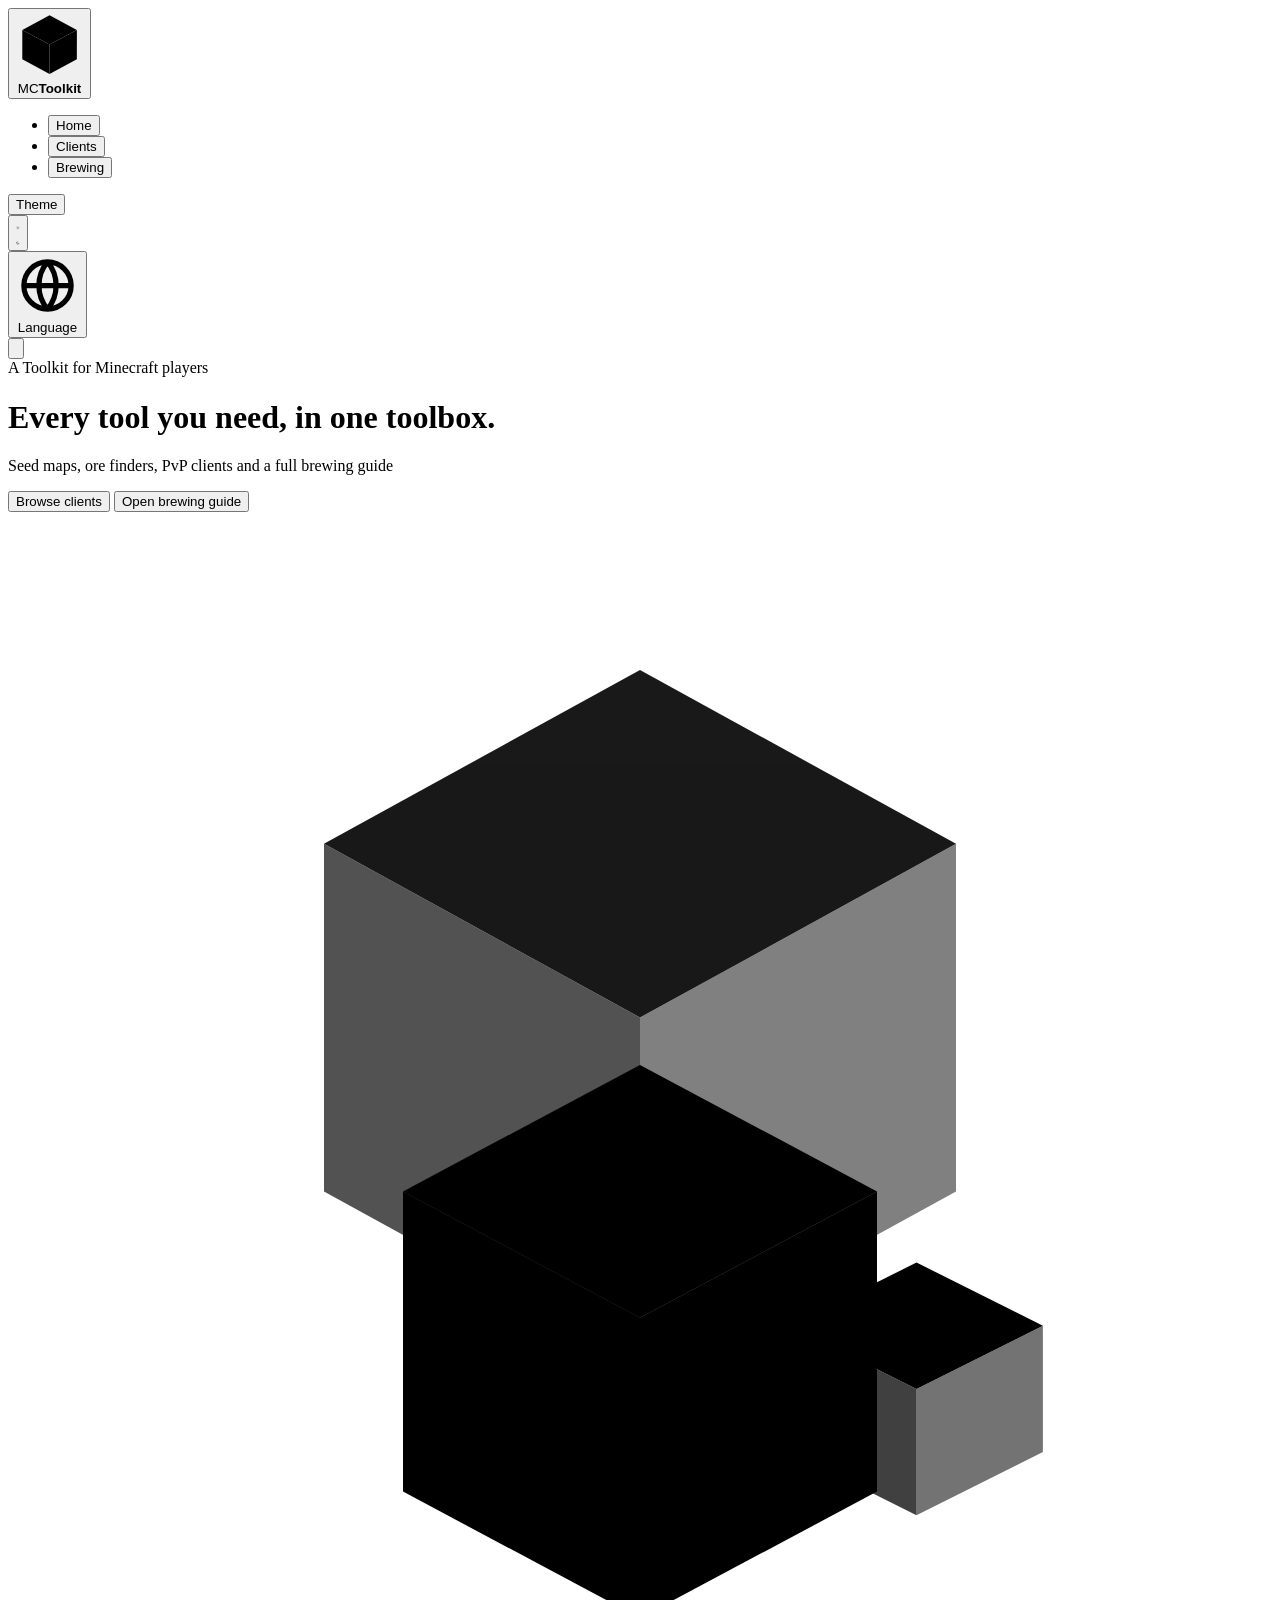
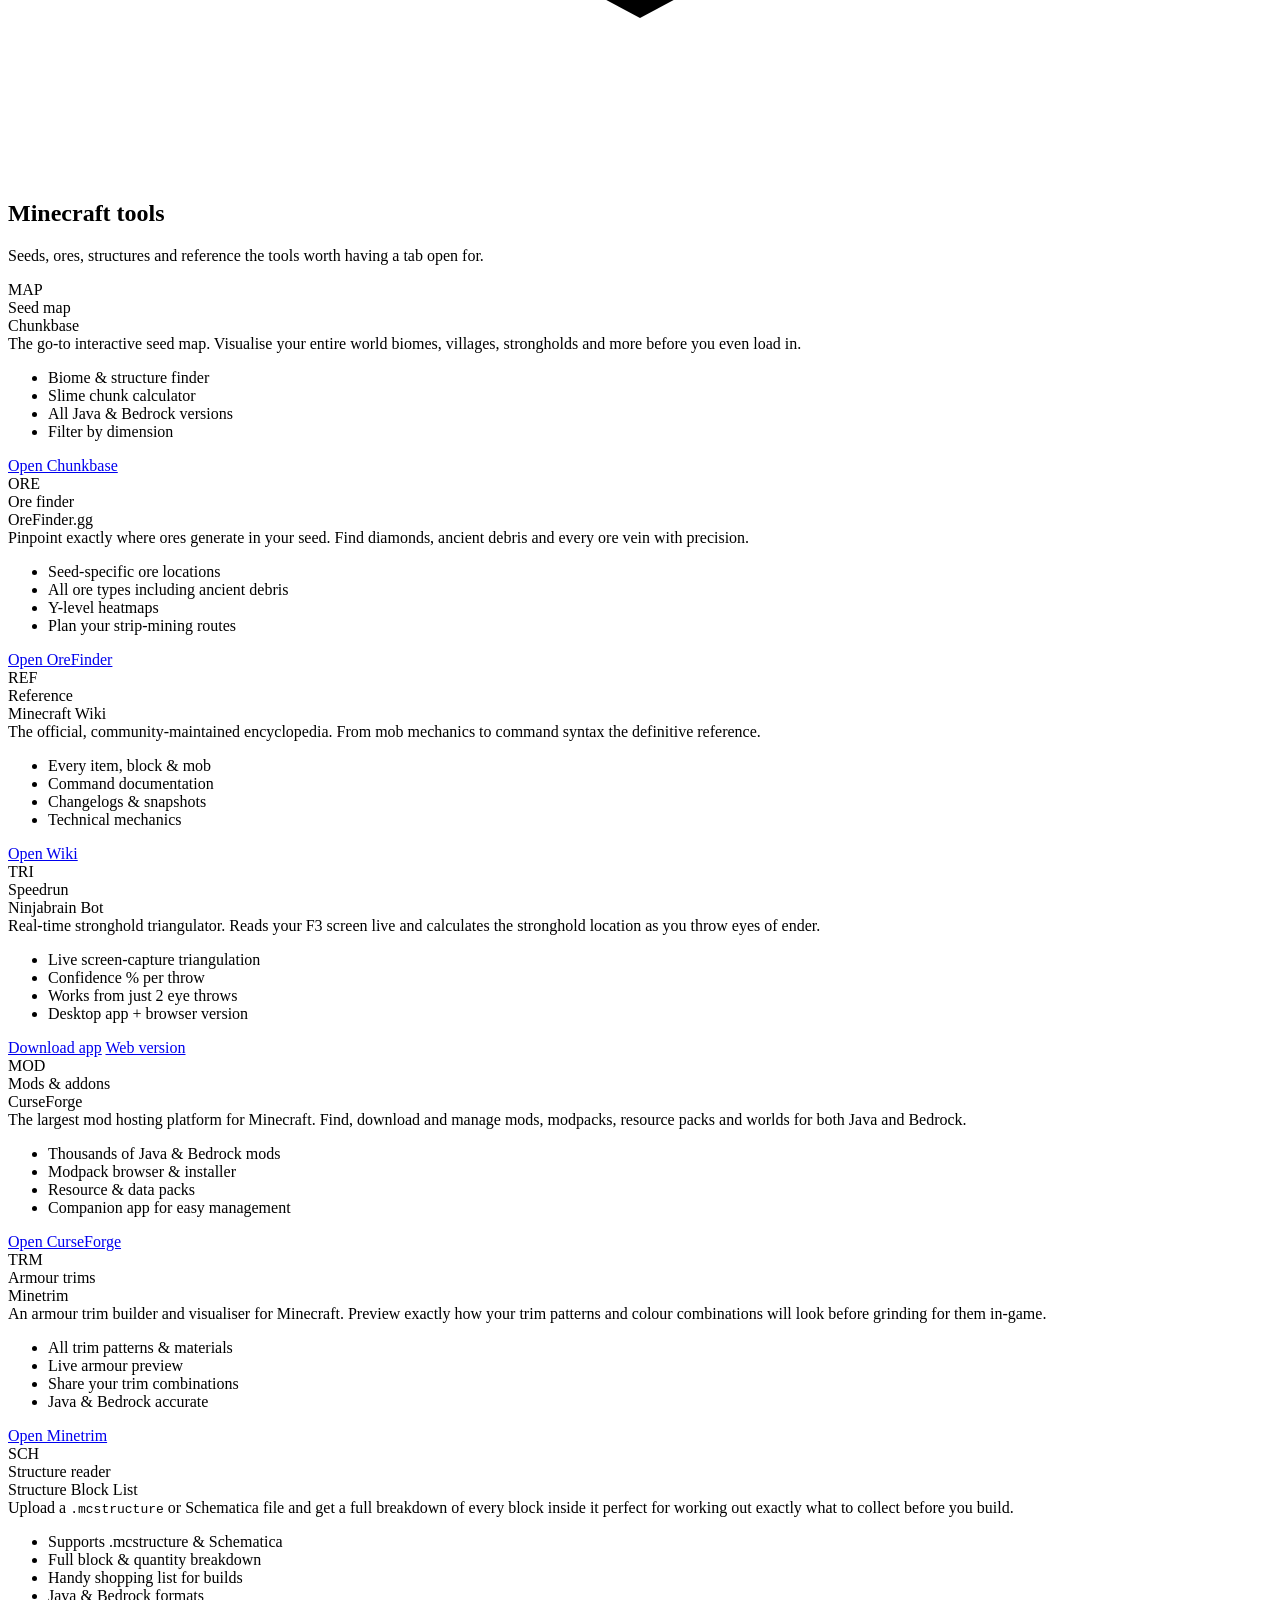
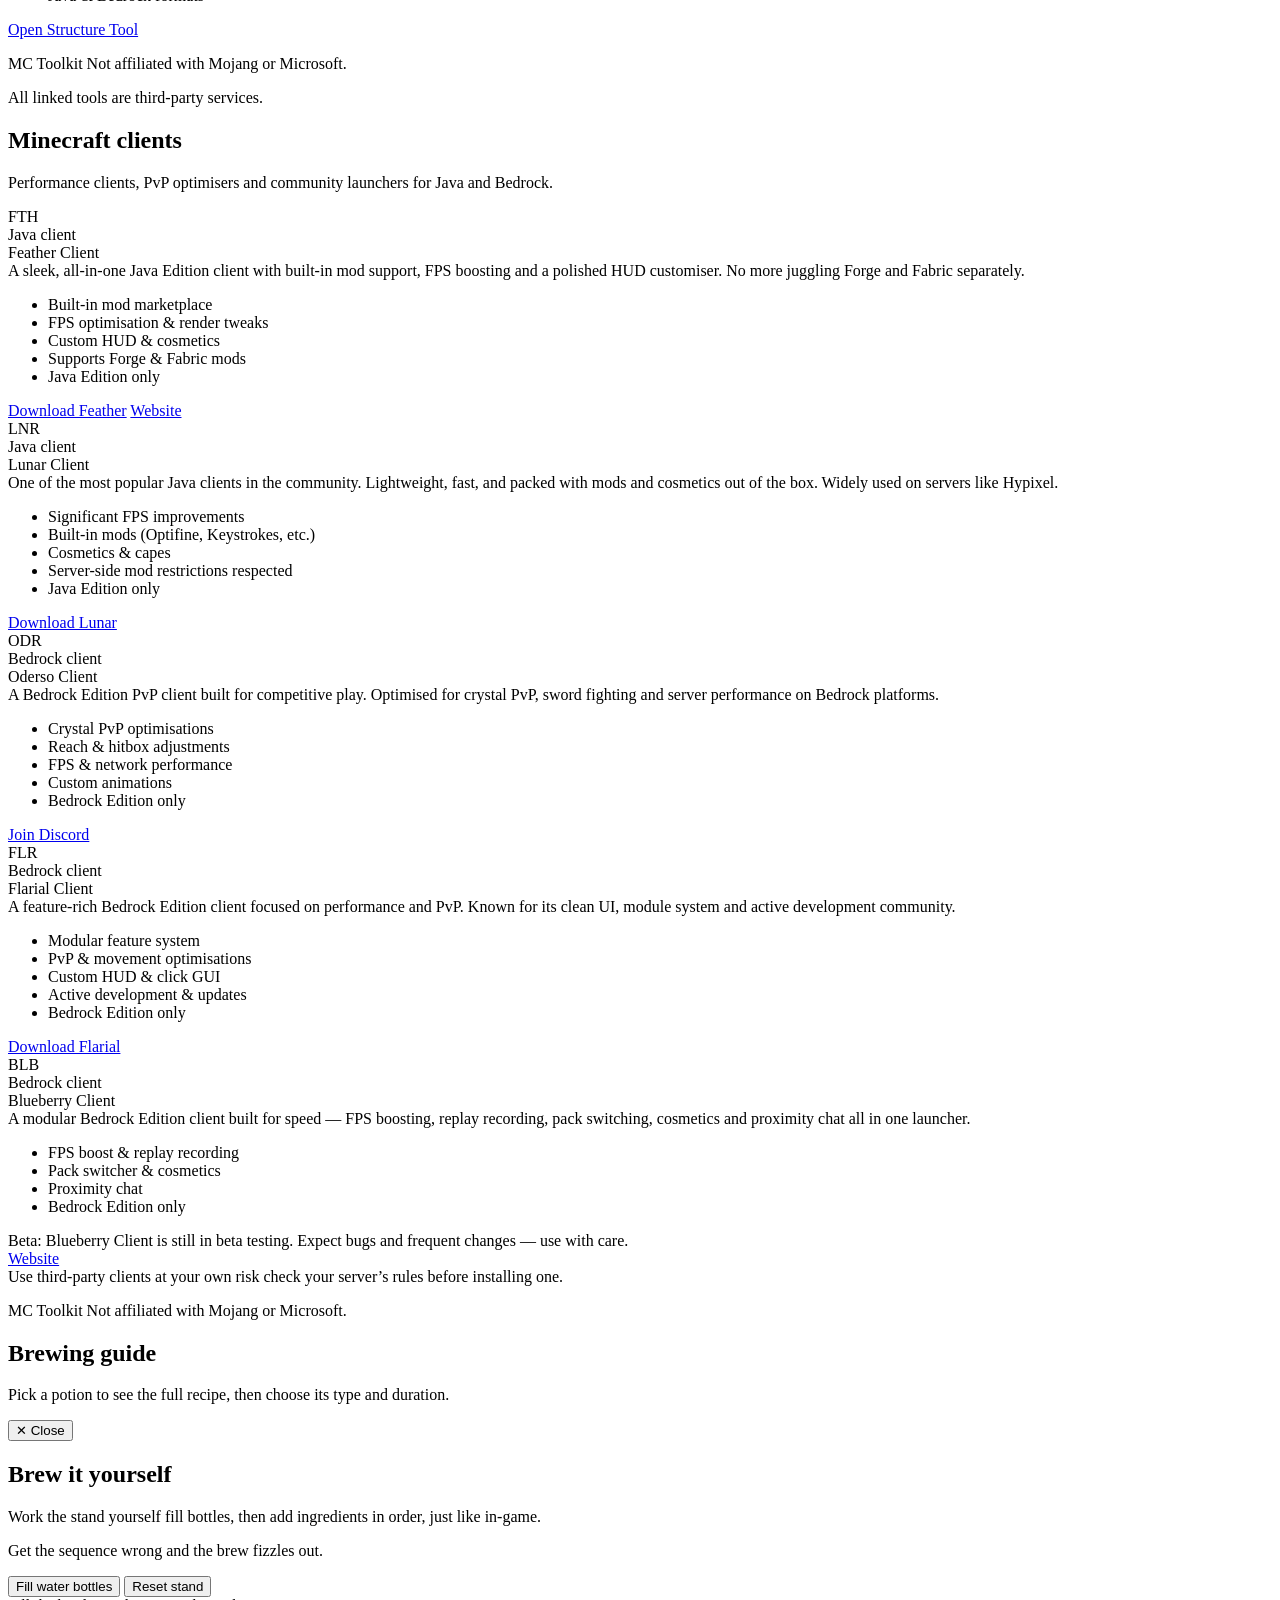
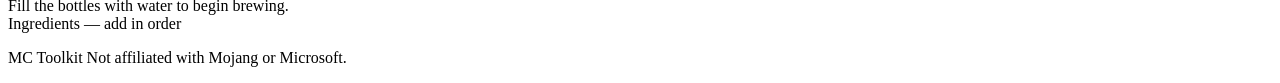
==== commit bb2cf0b1: "Create index.html" ====
--- a/index.html
+++ b/index.html
@@ -1,1013 +1,297 @@
 <!DOCTYPE html>
-<html lang="en">
+<html lang="en" data-theme="overworld" data-mode="dark" data-lang="en">
 <head>
 <meta charset="UTF-8">
 <meta name="viewport" content="width=device-width, initial-scale=1.0">
-<title>MCHub</title>
-<link href="https://fonts.googleapis.com/css2?family=Rajdhani:wght@400;500;600;700&family=Share+Tech+Mono&family=Exo+2:wght@300;400;600;800&display=swap" rel="stylesheet">
-<style>
-:root {
-  --bg:#0a0c0f; --bg2:#0f1318; --bg3:#161c24;
-  --border:#1e2a38; --border2:#243040;
-  --accent:#00e5ff; --accent2:#00ff88; --accent3:#ff6b35;
-  --text:#c8d8e8; --text2:#6a8aaa; --text3:#3a5070;
-}
-*{margin:0;padding:0;box-sizing:border-box;}
-html{scroll-behavior:smooth;}
-body{background:var(--bg);color:var(--text);font-family:"Exo 2",sans-serif;overflow-x:hidden;}
-body::before{content:"";position:fixed;inset:0;background:repeating-linear-gradient(to bottom,transparent 0px,transparent 3px,rgba(0,0,0,0.06) 3px,rgba(0,0,0,0.06) 4px);pointer-events:none;z-index:9999;}
-
-/* NAV */
-nav{position:fixed;top:0;left:0;right:0;z-index:100;display:flex;align-items:center;justify-content:space-between;padding:0 40px;height:64px;background:rgba(10,12,15,0.9);backdrop-filter:blur(16px);border-bottom:1px solid var(--border);}
-.nav-logo{font-family:"Rajdhani",sans-serif;font-size:1.6rem;font-weight:700;letter-spacing:0.12em;color:var(--accent);text-shadow:0 0 20px var(--accent);text-transform:uppercase;display:flex;align-items:center;gap:10px;cursor:pointer;}
-.nav-logo span{color:var(--accent2);}
-.logo-icon{width:28px;height:28px;background:var(--accent);display:inline-block;clip-path:polygon(50% 0%,100% 25%,100% 75%,50% 100%,0% 75%,0% 25%);animation:logoPulse 3s ease-in-out infinite;}
-@keyframes logoPulse{0%,100%{box-shadow:0 0 10px var(--accent);}50%{box-shadow:0 0 24px var(--accent),0 0 48px var(--accent);opacity:0.8;}}
-.nav-links{display:flex;gap:4px;list-style:none;}
-.nav-links button{color:var(--text2);background:transparent;border:none;font-family:"Rajdhani",sans-serif;font-weight:600;font-size:0.9rem;letter-spacing:0.1em;text-transform:uppercase;cursor:pointer;padding:8px 16px;transition:color 0.2s;position:relative;}
-.nav-links button::after{content:"";position:absolute;bottom:0;left:16px;right:16px;height:2px;background:var(--accent);transform:scaleX(0);transition:transform 0.2s;}
-.nav-links button:hover,.nav-links button.active{color:var(--accent);}
-.nav-links button.active::after{transform:scaleX(1);}
-
-/* PAGES */
-.page{display:none;min-height:100vh;padding-top:64px;}
-.page.active{display:block;}
-
-/* HERO */
-.hero{min-height:calc(100vh - 64px);display:flex;flex-direction:column;align-items:center;justify-content:center;text-align:center;padding:60px 40px;position:relative;overflow:hidden;}
-.hero::before{content:"";position:absolute;inset:0;background-image:linear-gradient(rgba(0,229,255,0.04) 1px,transparent 1px),linear-gradient(90deg,rgba(0,229,255,0.04) 1px,transparent 1px);background-size:60px 60px;animation:gridDrift 20s linear infinite;}
-@keyframes gridDrift{from{background-position:0 0;}to{background-position:60px 60px;}}
-.hero::after{content:"";position:absolute;top:20%;left:50%;transform:translate(-50%,-50%);width:600px;height:600px;background:radial-gradient(circle,rgba(0,229,255,0.06) 0%,transparent 70%);pointer-events:none;}
-.hero-eyebrow{font-family:"Share Tech Mono",monospace;font-size:0.78rem;letter-spacing:0.3em;color:var(--accent2);text-transform:uppercase;margin-bottom:20px;animation:fadeUp 0.6s ease forwards 0.2s;opacity:0;}
-.hero-title{font-family:"Rajdhani",sans-serif;font-size:clamp(3rem,8vw,7rem);font-weight:700;line-height:0.95;letter-spacing:-0.02em;text-transform:uppercase;margin-bottom:24px;animation:fadeUp 0.6s ease forwards 0.35s;opacity:0;}
-.hero-title .line1{color:#fff;display:block;}
-.hero-title .line2{color:transparent;-webkit-text-stroke:1px var(--accent);display:block;}
-.hero-title .line3{color:var(--accent);display:block;text-shadow:0 0 40px rgba(0,229,255,0.4);}
-.hero-sub{font-size:1.1rem;color:var(--text2);max-width:520px;line-height:1.7;margin-bottom:48px;font-weight:300;animation:fadeUp 0.6s ease forwards 0.5s;opacity:0;}
-.hero-btns{display:flex;gap:16px;flex-wrap:wrap;justify-content:center;animation:fadeUp 0.6s ease forwards 0.65s;opacity:0;}
-@keyframes fadeUp{from{opacity:0;transform:translateY(24px);}to{opacity:1;transform:translateY(0);}}
-
-/* STATS BAR */
-.stats-bar{border-top:1px solid var(--border);border-bottom:1px solid var(--border);background:var(--bg2);}
-.stats-bar-inner{max-width:1200px;margin:0 auto;display:grid;grid-template-columns:repeat(4,1fr);padding:0 40px;}
-.stat{padding:28px 20px;border-right:1px solid var(--border);text-align:center;}
-.stat:last-child{border-right:none;}
-.stat-num{font-family:"Rajdhani",sans-serif;font-size:2.2rem;font-weight:700;color:var(--accent);text-shadow:0 0 20px rgba(0,229,255,0.3);line-height:1;}
-.stat-label{font-size:0.78rem;color:var(--text3);letter-spacing:0.15em;text-transform:uppercase;margin-top:6px;font-family:"Share Tech Mono",monospace;}
-
-/* BUTTONS */
-.btn{display:inline-flex;align-items:center;gap:8px;padding:14px 32px;font-family:"Rajdhani",sans-serif;font-size:1rem;font-weight:700;letter-spacing:0.12em;text-transform:uppercase;text-decoration:none;border:none;cursor:pointer;transition:all 0.2s;clip-path:polygon(12px 0%,100% 0%,calc(100% - 12px) 100%,0% 100%);}
-.btn-primary{background:var(--accent);color:#000;}
-.btn-primary:hover{background:#fff;box-shadow:0 0 30px rgba(0,229,255,0.5);transform:translateY(-2px);}
-.btn-ghost{background:transparent;color:var(--accent);border:1px solid var(--accent);clip-path:none;}
-.btn-ghost:hover{background:rgba(0,229,255,0.08);transform:translateY(-2px);}
-
-/* SECTION */
-.section-wrap{max-width:1200px;margin:0 auto;padding:80px 40px;}
-.section-label{font-family:"Share Tech Mono",monospace;font-size:0.72rem;letter-spacing:0.3em;color:var(--accent2);text-transform:uppercase;margin-bottom:12px;display:flex;align-items:center;gap:12px;}
-.section-label::after{content:"";flex:1;max-width:60px;height:1px;background:var(--accent2);opacity:0.4;}
-.section-title{font-family:"Rajdhani",sans-serif;font-size:clamp(1.8rem,4vw,3rem);font-weight:700;text-transform:uppercase;letter-spacing:0.04em;margin-bottom:40px;color:#fff;}
-
-/* TOOL CARDS */
-.tools-grid{display:grid;grid-template-columns:repeat(auto-fill,minmax(340px,1fr));gap:20px;}
-.tool-card{background:var(--bg2);border:1px solid var(--border);padding:28px;position:relative;overflow:hidden;transition:border-color 0.2s,transform 0.2s;}
-.tool-card::before{content:"";position:absolute;top:0;left:0;right:0;height:2px;background:linear-gradient(90deg,transparent,var(--accent),transparent);opacity:0;transition:opacity 0.2s;}
-.tool-card:hover{border-color:var(--border2);transform:translateY(-3px);box-shadow:0 12px 40px rgba(0,0,0,0.4);}
-.tool-card:hover::before{opacity:1;}
-.tool-card.green::before{background:linear-gradient(90deg,transparent,var(--accent2),transparent);}
-.tool-card.green:hover{border-color:rgba(0,255,136,0.2);}
-.tool-card.green .tool-tag{background:rgba(0,255,136,0.1);color:var(--accent2);border-color:rgba(0,255,136,0.2);}
-.tool-card.green .tool-btn{color:var(--accent2);border-color:var(--accent2);}
-.tool-card.green .tool-features li::before{color:var(--accent2);}
-.tool-card.orange::before{background:linear-gradient(90deg,transparent,var(--accent3),transparent);}
-.tool-card.orange:hover{border-color:rgba(255,107,53,0.2);}
-.tool-card.orange .tool-tag{background:rgba(255,107,53,0.1);color:var(--accent3);border-color:rgba(255,107,53,0.2);}
-.tool-card.orange .tool-btn{color:var(--accent3);border-color:var(--accent3);}
-.tool-card.orange .tool-features li::before{color:var(--accent3);}
-.tool-header{display:flex;align-items:flex-start;justify-content:space-between;margin-bottom:16px;}
-.tool-icon{font-size:2rem;color:var(--accent);line-height:1;}
-.tool-tag{font-family:"Share Tech Mono",monospace;font-size:0.65rem;letter-spacing:0.2em;text-transform:uppercase;padding:4px 10px;background:rgba(0,229,255,0.08);border:1px solid rgba(0,229,255,0.15);color:var(--accent);border-radius:2px;}
-.tool-name{font-family:"Rajdhani",sans-serif;font-size:1.3rem;font-weight:700;color:#fff;letter-spacing:0.05em;text-transform:uppercase;margin-bottom:10px;}
-.tool-desc{font-size:0.88rem;color:var(--text2);line-height:1.65;margin-bottom:20px;}
-.tool-features{list-style:none;margin-bottom:24px;display:flex;flex-direction:column;gap:6px;}
-.tool-features li{font-size:0.82rem;color:var(--text2);display:flex;align-items:center;gap:8px;font-family:"Share Tech Mono",monospace;}
-.tool-features li::before{content:"▸";color:var(--accent);font-size:0.7rem;}
-.tool-btn{display:inline-flex;align-items:center;gap:8px;padding:10px 20px;font-family:"Rajdhani",sans-serif;font-size:0.9rem;font-weight:700;letter-spacing:0.1em;text-transform:uppercase;text-decoration:none;background:transparent;border:1px solid var(--accent);color:var(--accent);cursor:pointer;transition:all 0.2s;}
-.tool-btn:hover{background:rgba(0,229,255,0.08);box-shadow:0 0 20px rgba(0,229,255,0.2);}
-
-/* ─── BREWING PAGE ─── */
-.brew-page-wrap{max-width:1200px;margin:0 auto;padding:80px 40px;}
-
-/* category filter */
-.cat-filters{display:flex;gap:8px;flex-wrap:wrap;margin-bottom:32px;}
-.cat-btn{padding:7px 18px;font-family:"Rajdhani",sans-serif;font-weight:600;font-size:0.85rem;letter-spacing:0.1em;text-transform:uppercase;background:transparent;border:1px solid var(--border2);color:var(--text2);cursor:pointer;transition:all 0.2s;}
-.cat-btn:hover,.cat-btn.active{border-color:var(--accent);color:var(--accent);background:rgba(0,229,255,0.06);}
-
-/* potion selector grid */
-.potion-grid{display:grid;grid-template-columns:repeat(auto-fill,minmax(120px,1fr));gap:10px;margin-bottom:40px;}
-.potion-btn{display:flex;flex-direction:column;align-items:center;justify-content:flex-start;gap:6px;padding:14px 8px 12px;background:var(--bg2);border:1px solid var(--border);cursor:pointer;transition:all 0.2s;text-align:center;position:relative;}
-.potion-btn img{width:40px;height:40px;image-rendering:pixelated;}
-.potion-btn .pb-name{font-family:"Rajdhani",sans-serif;font-weight:600;font-size:0.75rem;letter-spacing:0.04em;text-transform:uppercase;color:var(--text);line-height:1.2;}
-.potion-btn .pb-cat{font-family:"Share Tech Mono",monospace;font-size:0.58rem;color:var(--text3);letter-spacing:0.08em;margin-top:2px;}
-.potion-btn:hover{border-color:var(--border2);background:var(--bg3);transform:translateY(-2px);}
-.potion-btn.active{border-color:var(--accent);background:rgba(0,229,255,0.06);}
-.potion-btn.hidden{display:none;}
-
-/* detail panel - slides down */
-.brew-detail{display:none;background:var(--bg2);border:1px solid var(--accent);padding:0;position:relative;margin-bottom:32px;animation:slideDown 0.3s ease;}
-@keyframes slideDown{from{opacity:0;transform:translateY(-8px);}to{opacity:1;transform:translateY(0);}}
-.brew-detail.open{display:block;}
-.brew-detail-top{position:absolute;top:0;left:0;right:0;height:2px;background:linear-gradient(90deg,transparent,var(--accent),transparent);}
-
-/* type selector */
-.brew-type-bar{display:flex;border-bottom:1px solid var(--border);padding:0 32px;}
-.brew-type-tab{padding:16px 24px;font-family:"Rajdhani",sans-serif;font-weight:700;font-size:0.9rem;letter-spacing:0.1em;text-transform:uppercase;background:transparent;border:none;color:var(--text2);cursor:pointer;border-bottom:2px solid transparent;margin-bottom:-1px;transition:all 0.2s;display:flex;align-items:center;gap:8px;}
-.brew-type-tab img{width:24px;height:24px;image-rendering:pixelated;}
-.brew-type-tab.active{color:var(--accent);border-bottom-color:var(--accent);}
-
-/* variant selector */
-.brew-variants{display:flex;gap:8px;padding:24px 32px 0;flex-wrap:wrap;}
-.brew-variant-btn{padding:8px 20px;font-family:"Rajdhani",sans-serif;font-weight:700;font-size:0.82rem;letter-spacing:0.1em;text-transform:uppercase;background:transparent;border:1px solid var(--border2);color:var(--text2);cursor:pointer;transition:all 0.2s;}
-.brew-variant-btn.active{border-color:var(--accent2);color:var(--accent2);background:rgba(0,255,136,0.06);}
-.brew-variant-btn:hover:not(.active){border-color:var(--border);color:var(--text);}
-
-/* recipe area */
-.brew-recipe{padding:24px 32px 32px;display:flex;gap:40px;align-items:flex-start;flex-wrap:wrap;}
-.brew-recipe-left{flex:0 0 auto;}
-.brew-result-display{display:flex;flex-direction:column;align-items:center;gap:8px;padding:20px;background:var(--bg3);border:1px solid var(--border);min-width:160px;}
-.brew-result-display img{width:64px;height:64px;image-rendering:pixelated;}
-.brew-result-name{font-family:"Rajdhani",sans-serif;font-weight:700;font-size:0.9rem;text-transform:uppercase;color:#fff;text-align:center;letter-spacing:0.05em;}
-.brew-result-stats{font-family:"Share Tech Mono",monospace;font-size:0.7rem;color:var(--accent2);text-align:center;margin-top:4px;}
-
-.brew-recipe-right{flex:1;min-width:280px;}
-.brew-steps-label{font-family:"Share Tech Mono",monospace;font-size:0.7rem;color:var(--accent2);letter-spacing:0.2em;text-transform:uppercase;margin-bottom:16px;}
-.brew-steps{display:flex;flex-direction:column;gap:10px;}
-.brew-step{display:flex;align-items:center;gap:12px;padding:12px 16px;background:var(--bg3);border:1px solid var(--border);animation:fadeUp 0.3s ease forwards;opacity:0;}
-.brew-step-num{width:28px;height:28px;border-radius:50%;background:rgba(0,229,255,0.1);border:1px solid var(--accent);color:var(--accent);font-family:"Rajdhani",sans-serif;font-weight:700;font-size:0.9rem;display:flex;align-items:center;justify-content:center;flex-shrink:0;}
-.brew-step img{width:32px;height:32px;image-rendering:pixelated;flex-shrink:0;}
-.brew-step-info{flex:1;}
-.brew-step-action{font-family:"Share Tech Mono",monospace;font-size:0.65rem;color:var(--accent2);letter-spacing:0.15em;text-transform:uppercase;}
-.brew-step-ingredient{font-family:"Rajdhani",sans-serif;font-weight:600;font-size:0.95rem;color:#fff;text-transform:uppercase;letter-spacing:0.04em;}
-.brew-step-yields{font-size:0.75rem;color:var(--text2);margin-top:2px;}
-.brew-step-arrow{color:var(--text3);font-size:1rem;flex-shrink:0;}
-.brew-step-result img{width:28px;height:28px;image-rendering:pixelated;}
-
-/* ingredients summary */
-.brew-ingredients{padding:0 32px 32px;}
-.brew-ing-label{font-family:"Share Tech Mono",monospace;font-size:0.7rem;color:var(--text3);letter-spacing:0.2em;text-transform:uppercase;margin-bottom:12px;}
-.brew-ing-list{display:flex;gap:12px;flex-wrap:wrap;}
-.brew-ing-item{display:flex;align-items:center;gap:8px;padding:10px 14px;background:var(--bg3);border:1px solid var(--border);}
-.brew-ing-item img{width:28px;height:28px;image-rendering:pixelated;}
-.brew-ing-item span{font-family:"Rajdhani",sans-serif;font-weight:600;font-size:0.85rem;text-transform:uppercase;color:var(--text);}
-.brew-note{margin:0 32px 24px;padding:12px 16px;background:rgba(0,229,255,0.05);border-left:2px solid var(--accent);font-family:"Share Tech Mono",monospace;font-size:0.75rem;color:var(--text2);letter-spacing:0.05em;}
-
-.brew-close{position:absolute;top:16px;right:16px;background:transparent;border:1px solid var(--border2);color:var(--text2);font-family:"Rajdhani",sans-serif;font-size:0.8rem;font-weight:700;letter-spacing:0.1em;padding:6px 14px;cursor:pointer;transition:all 0.2s;z-index:2;}
-.brew-close:hover{border-color:var(--accent);color:var(--accent);}
-
-/* FOOTER */
-footer{border-top:1px solid var(--border);padding:40px;text-align:center;color:var(--text3);font-family:"Share Tech Mono",monospace;font-size:0.75rem;letter-spacing:0.1em;}
-footer span{color:var(--accent);}
-
-::-webkit-scrollbar{width:6px;}
-::-webkit-scrollbar-track{background:var(--bg);}
-::-webkit-scrollbar-thumb{background:var(--border2);}
-::-webkit-scrollbar-thumb:hover{background:var(--accent);}
-
-@media(max-width:768px){
-  nav{padding:0 16px;}
-  .nav-links button{padding:6px 10px;font-size:0.78rem;}
-  .stats-bar-inner{grid-template-columns:repeat(2,1fr);padding:0 20px;}
-  .stat:nth-child(2){border-right:none;}
-  .section-wrap,.brew-page-wrap{padding:60px 20px;}
-  .brew-recipe{flex-direction:column;}
-  .tools-grid{grid-template-columns:1fr;}
-  .brew-type-bar{padding:0 16px;overflow-x:auto;}
-  .brew-recipe,.brew-variants,.brew-ingredients,.brew-note{padding-left:16px;padding-right:16px;}
-}
-</style>
+<title>MC ToolKit</title>
+<meta name="description" content="A curated toolbox for Minecraft players: seed maps, ore finders, PvP clients and a full interactive brewing guide.">
+<link rel="stylesheet" href="assets/css/style.css">
+<script>
+  // Apply any saved theme/mode/language before first paint, so the page
+  // never flashes the default palette and then swaps.
+  (function () {
+    try {
+      var theme = localStorage.getItem('mchub-theme');
+      var mode = localStorage.getItem('mchub-mode');
+      var lang = localStorage.getItem('mchub-lang');
+      if (theme) document.documentElement.setAttribute('data-theme', theme);
+      if (mode) document.documentElement.setAttribute('data-mode', mode);
+      if (lang) document.documentElement.setAttribute('data-lang', lang);
+    } catch (e) { /* storage unavailable, defaults stand */ }
+  })();
+</script>
 </head>
 <body>
 
 <nav>
-  <div class="nav-logo" onclick="showPage('home')">
-    <div class="logo-icon"></div>MC<span>Hub</span>
-  </div>
+  <button class="nav-brand" onclick="showPage('home')">
+    <svg class="brand-mark" viewBox="0 0 32 32" aria-hidden="true">
+      <polygon class="c1" points="16,2 29,9 16,16 3,9" />
+      <polygon class="c2" points="3,9 16,16 16,30 3,23" />
+      <polygon class="c3" points="29,9 16,16 16,30 29,23" />
+    </svg>
+    <span class="brand-word">MC<b>Toolkit</b></span>
+  </button>
+
   <ul class="nav-links">
-    <li><button onclick="showPage('home')" id="nav-home" class="active">Home</button></li>
-    <li><button onclick="showPage('clients')" id="nav-clients">Clients</button></li>
-    <li><button onclick="showPage('brewing')" id="nav-brewing">Brewing</button></li>
-    <li><button onclick="showPage('packs')" id="nav-packs">Texture Packs</button></li>
+    <li><button onclick="showPage('home')" id="nav-home" class="active" data-i18n="nav.home">Home</button></li>
+    <li><button onclick="showPage('clients')" id="nav-clients" data-i18n="nav.clients">Clients</button></li>
+    <li><button onclick="showPage('brewing')" id="nav-brewing" data-i18n="nav.brewing">Brewing</button></li>
   </ul>
+
+  <div class="nav-right">
+    <div class="control-group">
+      <button class="swatch-btn" id="theme-trigger" aria-haspopup="menu">
+        <span class="swatch-dot"></span><span class="swatch-label" data-i18n="controls.theme">Theme</span>
+      </button>
+      <div class="popover" id="theme-popover" role="menu" aria-label="Theme">
+        <div id="theme-list"></div>
+      </div>
+    </div>
+
+    <button class="icon-btn" id="mode-toggle" data-i18n-aria="controls.mode" aria-label="Toggle light/dark mode">
+      <svg class="sun" viewBox="0 0 24 24" fill="none" stroke="currentColor" stroke-width="2"><circle cx="12" cy="12" r="4"/><path d="M12 2v2M12 20v2M4.9 4.9l1.4 1.4M17.7 17.7l1.4 1.4M2 12h2M20 12h2M4.9 19.1l1.4-1.4M17.7 6.3l1.4-1.4"/></svg>
+      <svg class="moon" viewBox="0 0 24 24" fill="none" stroke="currentColor" stroke-width="2"><path d="M20 14.5A8.5 8.5 0 1 1 9.5 4a7 7 0 0 0 10.5 10.5Z"/></svg>
+    </button>
+
+    <div class="control-group">
+      <button class="swatch-btn" id="lang-trigger" aria-haspopup="menu">
+        <svg class="globe-icon" viewBox="0 0 24 24" fill="none" stroke="currentColor" stroke-width="2"><circle cx="12" cy="12" r="9"/><path d="M3 12h18M12 3a14 14 0 0 1 0 18M12 3a14 14 0 0 0 0 18"/></svg>
+        <span class="lang-label" data-i18n="controls.language">Language</span>
+      </button>
+      <div class="popover" id="lang-popover" role="menu" aria-label="Language">
+        <div id="lang-list"></div>
+      </div>
+    </div>
+
+    <button class="nav-burger" onclick="toggleMobileNav()" aria-label="Toggle menu">
+      <svg viewBox="0 0 24 24" fill="none" stroke="currentColor" stroke-width="2"><path d="M3 6h18M3 12h18M3 18h18"/></svg>
+    </button>
+  </div>
 </nav>
 
 <!-- ═══════════════ HOME PAGE ═══════════════ -->
 <div class="page active" id="page-home">
   <div class="hero">
-    <div class="hero-eyebrow">// Your Minecraft Command Centre</div>
-    <h1 class="hero-title">
-      <span class="line1">The Ultimate</span>
-      <span class="line2">Minecraft</span>
-      <span class="line3">Hub</span>
-    </h1>
-    <p class="hero-sub">Seeds, maps, ore finders, brewing guides — every tool you need to dominate every biome.</p>
-    <div class="hero-btns">
-      <button class="btn btn-primary" onclick="showPage('clients')">Explore Clients</button>
-      <button class="btn btn-ghost" onclick="showPage('brewing')">Brewing Guide</button>
-    </div>
-  </div>
-
-  <div class="stats-bar">
-    <div class="stats-bar-inner">
-      <div class="stat"><div class="stat-num">6</div><div class="stat-label">Tools Listed</div></div>
-      <div class="stat"><div class="stat-num">26.1.1</div><div class="stat-label">Java Edition</div></div>
-      <div class="stat"><div class="stat-num">1.26.12</div><div class="stat-label">Bedrock Edition</div></div>
-      <div class="stat"><div class="stat-num">5</div><div class="stat-label">Texture Packs</div></div>
+    <div class="hero-copy">
+      <div class="hero-eyebrow" data-i18n="hero.eyebrow">A Toolkit for Minecraft players</div>
+      <h1 class="hero-title">
+        <span data-i18n="hero.title1">Every tool you need,</span>
+        <span data-i18n="hero.title2">in one</span>
+        <span data-i18n="hero.title3" style="color:var(--accent);">toolbox.</span>
+      </h1>
+      <p class="hero-sub" data-i18n="hero.sub">Seed maps, ore finders, PvP clients and a full brewing guide</p>
+      <div class="hero-btns">
+        <button class="btn btn-primary" onclick="showPage('clients')" data-i18n="hero.cta1">Browse clients</button>
+        <button class="btn btn-ghost" onclick="showPage('brewing')" data-i18n="hero.cta2">Open brewing guide</button>
+      </div>
+    </div>
+    <div class="hero-art">
+      <svg viewBox="0 0 320 320" aria-hidden="true">
+        <g opacity="0.9">
+          <polygon points="160,40 240,84 160,128 80,84" fill="var(--tag-b)"/>
+          <polygon points="80,84 160,128 160,216 80,172" fill="var(--tag-b)" opacity="0.75"/>
+          <polygon points="240,84 160,128 160,216 240,172" fill="var(--tag-b)" opacity="0.55"/>
+        </g>
+        <g>
+          <polygon points="160,140 220,172 160,204 100,172" fill="var(--surface-2)" stroke="var(--border)"/>
+          <polygon points="100,172 160,204 160,280 100,248" fill="var(--surface-2)" stroke="var(--border)"/>
+          <polygon points="220,172 160,204 160,280 220,248" fill="var(--surface-2)" stroke="var(--border)"/>
+        </g>
+        <g>
+          <polygon points="230,190 262,206 230,222 198,206" fill="var(--accent)"/>
+          <polygon points="198,206 230,222 230,254 198,238" fill="var(--accent)" opacity="0.75"/>
+          <polygon points="262,206 230,222 230,254 262,238" fill="var(--accent)" opacity="0.55"/>
+        </g>
+      </svg>
     </div>
   </div>
 
   <div class="section-wrap">
-    <div class="section-label">// Essential Tools</div>
-    <h2 class="section-title">Minecraft Tools</h2>
+    <h2 class="section-title" data-i18n="section.tools.title">Minecraft tools</h2>
+    <p class="section-sub" data-i18n="section.tools.sub">Seeds, ores, structures and reference the tools worth having a tab open for.</p>
     <div class="tools-grid">
 
-      <div class="tool-card">
-        <div class="tool-header"><div class="tool-icon" style="font-size:1.1rem;font-family:'Share Tech Mono',monospace;color:var(--accent);">MAP</div><span class="tool-tag">Seed Map</span></div>
+      <div class="tool-card tag-a">
+        <div class="tool-header"><div class="tool-icon">MAP</div><span class="tool-tag">Seed map</span></div>
         <div class="tool-name">Chunkbase</div>
-        <div class="tool-desc">The go-to interactive seed map. Visualise your entire world — biomes, villages, strongholds, and more before you even load in.</div>
+        <div class="tool-desc">The go-to interactive seed map. Visualise your entire world biomes, villages, strongholds and more before you even load in.</div>
         <ul class="tool-features"><li>Biome &amp; structure finder</li><li>Slime chunk calculator</li><li>All Java &amp; Bedrock versions</li><li>Filter by dimension</li></ul>
-        <a href="https://www.chunkbase.com/apps/seed-map" target="_blank" class="tool-btn">Open Chunkbase ↗</a>
-      </div>
-
-      <div class="tool-card green">
-        <div class="tool-header"><div class="tool-icon" style="font-size:1.1rem;font-family:'Share Tech Mono',monospace;color:var(--accent2);">ORE</div><span class="tool-tag">Ore Finder</span></div>
+        <div class="tool-actions"><a href="https://www.chunkbase.com/apps/seed-map" target="_blank" rel="noopener" class="tool-btn solid">Open Chunkbase</a></div>
+      </div>
+
+      <div class="tool-card">
+        <div class="tool-header"><div class="tool-icon">ORE</div><span class="tool-tag">Ore finder</span></div>
         <div class="tool-name">OreFinder.gg</div>
         <div class="tool-desc">Pinpoint exactly where ores generate in your seed. Find diamonds, ancient debris and every ore vein with precision.</div>
-        <ul class="tool-features"><li>Seed-specific ore locations</li><li>All ore types including ancient debris</li><li>Y-level heatmaps</li><li>Optimise your strip mining routes</li></ul>
-        <a href="https://orefinder.gg" target="_blank" class="tool-btn">Open OreFinder ↗</a>
-      </div>
-
-      <div class="tool-card">
-        <div class="tool-header"><div class="tool-icon" style="font-size:1.1rem;font-family:'Share Tech Mono',monospace;color:var(--accent);">REF</div><span class="tool-tag">Reference</span></div>
+        <ul class="tool-features"><li>Seed-specific ore locations</li><li>All ore types including ancient debris</li><li>Y-level heatmaps</li><li>Plan your strip-mining routes</li></ul>
+        <div class="tool-actions"><a href="https://orefinder.gg" target="_blank" rel="noopener" class="tool-btn solid">Open OreFinder</a></div>
+      </div>
+
+      <div class="tool-card tag-a">
+        <div class="tool-header"><div class="tool-icon">REF</div><span class="tool-tag">Reference</span></div>
         <div class="tool-name">Minecraft Wiki</div>
-        <div class="tool-desc">The official, community-maintained encyclopedia. From mob mechanics to command syntax — the definitive reference.</div>
+        <div class="tool-desc">The official, community-maintained encyclopedia. From mob mechanics to command syntax the definitive reference.</div>
         <ul class="tool-features"><li>Every item, block &amp; mob</li><li>Command documentation</li><li>Changelogs &amp; snapshots</li><li>Technical mechanics</li></ul>
-        <a href="https://minecraft.wiki/" target="_blank" class="tool-btn">Open Wiki ↗</a>
-      </div>
-
-      <div class="tool-card green">
-        <div class="tool-header"><div class="tool-icon" style="font-size:1.1rem;font-family:'Share Tech Mono',monospace;color:var(--accent2);">TRI</div><span class="tool-tag">Speedrun</span></div>
+        <div class="tool-actions"><a href="https://minecraft.wiki/" target="_blank" rel="noopener" class="tool-btn solid">Open Wiki</a></div>
+      </div>
+
+      <div class="tool-card">
+        <div class="tool-header"><div class="tool-icon">TRI</div><span class="tool-tag">Speedrun</span></div>
         <div class="tool-name">Ninjabrain Bot</div>
         <div class="tool-desc">Real-time stronghold triangulator. Reads your F3 screen live and calculates the stronghold location as you throw eyes of ender.</div>
-        <ul class="tool-features"><li>Live screen capture triangulation</li><li>Confidence % per throw</li><li>Works from just 2 eye throws</li><li>Desktop app + browser version</li></ul>
-        <div style="display:flex;gap:10px;flex-wrap:wrap;">
-          <a href="https://github.com/Ninjabrain1/Ninjabrain-Bot/releases/latest" target="_blank" class="tool-btn" style="background:rgba(0,255,136,0.08);border-color:var(--accent2);color:var(--accent2);">Download App</a>
-          <a href="https://ninjabrainbot.com" target="_blank" class="tool-btn">Web Version ↗</a>
+        <ul class="tool-features"><li>Live screen-capture triangulation</li><li>Confidence % per throw</li><li>Works from just 2 eye throws</li><li>Desktop app + browser version</li></ul>
+        <div class="tool-actions">
+          <a href="https://github.com/Ninjabrain1/Ninjabrain-Bot/releases/latest" target="_blank" rel="noopener" class="tool-btn solid">Download app</a>
+          <a href="https://ninjabrainbot.com" target="_blank" rel="noopener" class="tool-btn">Web version</a>
         </div>
       </div>
 
-      <div class="tool-card orange">
-        <div class="tool-header"><div class="tool-icon" style="font-size:1.1rem;font-family:'Share Tech Mono',monospace;color:var(--accent3);">MOD</div><span class="tool-tag">Mods &amp; Addons</span></div>
+      <div class="tool-card tag-c">
+        <div class="tool-header"><div class="tool-icon">MOD</div><span class="tool-tag">Mods &amp; addons</span></div>
         <div class="tool-name">CurseForge</div>
         <div class="tool-desc">The largest mod hosting platform for Minecraft. Find, download and manage mods, modpacks, resource packs and worlds for both Java and Bedrock.</div>
-        <ul class="tool-features"><li>Thousands of Java &amp; Bedrock mods</li><li>Modpack browser &amp; installer</li><li>Resource &amp; data packs</li><li>CurseForge app for easy management</li></ul>
-        <a href="https://www.curseforge.com/minecraft" target="_blank" class="tool-btn">Open CurseForge ↗</a>
-      </div>
-
-      <div class="tool-card">
-        <div class="tool-header"><div class="tool-icon" style="font-size:1.1rem;font-family:'Share Tech Mono',monospace;color:var(--accent);">TRM</div><span class="tool-tag">Armour Trims</span></div>
+        <ul class="tool-features"><li>Thousands of Java &amp; Bedrock mods</li><li>Modpack browser &amp; installer</li><li>Resource &amp; data packs</li><li>Companion app for easy management</li></ul>
+        <div class="tool-actions"><a href="https://www.curseforge.com/minecraft" target="_blank" rel="noopener" class="tool-btn solid">Open CurseForge</a></div>
+      </div>
+
+      <div class="tool-card tag-a">
+        <div class="tool-header"><div class="tool-icon">TRM</div><span class="tool-tag">Armour trims</span></div>
         <div class="tool-name">Minetrim</div>
         <div class="tool-desc">An armour trim builder and visualiser for Minecraft. Preview exactly how your trim patterns and colour combinations will look before grinding for them in-game.</div>
         <ul class="tool-features"><li>All trim patterns &amp; materials</li><li>Live armour preview</li><li>Share your trim combinations</li><li>Java &amp; Bedrock accurate</li></ul>
-        <a href="https://minetrim.com" target="_blank" class="tool-btn">Open Minetrim ↗</a>
+        <div class="tool-actions"><a href="https://minetrim.com" target="_blank" rel="noopener" class="tool-btn solid">Open Minetrim</a></div>
+      </div>
+
+      <div class="tool-card">
+        <div class="tool-header"><div class="tool-icon">SCH</div><span class="tool-tag">Structure reader</span></div>
+        <div class="tool-name">Structure Block List</div>
+        <div class="tool-desc">Upload a <code>.mcstructure</code> or Schematica file and get a full breakdown of every block inside it perfect for working out exactly what to collect before you build.</div>
+        <ul class="tool-features"><li>Supports .mcstructure &amp; Schematica</li><li>Full block &amp; quantity breakdown</li><li>Handy shopping list for builds</li><li>Java &amp; Bedrock formats</li></ul>
+        <div class="tool-actions"><a href="https://structure.mygen.co.uk" target="_blank" rel="noopener" class="tool-btn solid">Open Structure Tool</a></div>
       </div>
 
     </div>
   </div>
 
   <footer>
-    <p>MCHub &mdash; Built for the community &mdash; Not affiliated with <span>Mojang</span> or <span>Microsoft</span></p>
-    <p style="margin-top:8px;font-size:0.68rem;">All linked tools are third-party services // v2.0</p>
+    <p>MC Toolkit <span data-i18n="footer.disclaimer">Not affiliated with Mojang or Microsoft.</span></p>
+    <p data-i18n="footer.tools">All linked tools are third-party services.</p>
   </footer>
 </div>
 
 <!-- ═══════════════ CLIENTS PAGE ═══════════════ -->
 <div class="page" id="page-clients">
   <div class="section-wrap">
-    <div class="section-label">// Clients</div>
-    <h2 class="section-title">Minecraft Clients</h2>
-    <p style="color:var(--text2);font-size:0.9rem;margin-bottom:40px;line-height:1.6;">Performance clients, PvP optimisers, and community launchers — curated picks for Java and Bedrock.</p>
+    <h2 class="section-title" data-i18n="section.clients.title">Minecraft clients</h2>
+    <p class="section-sub" data-i18n="section.clients.sub">Performance clients, PvP optimisers and community launchers for Java and Bedrock.</p>
 
     <div class="tools-grid">
 
-      <!-- Feather MC -->
-      <div class="tool-card green" style="grid-column:span 1;">
-        <div class="tool-header">
-          <div class="tool-icon" style="font-size:1.1rem;font-family:'Share Tech Mono',monospace;color:var(--accent2);">FTH</div>
-          <span class="tool-tag">Java Client</span>
+      <div class="tool-card">
+        <div class="tool-header"><div class="tool-icon">FTH</div><span class="tool-tag">Java client</span></div>
+        <div class="tool-name">Feather Client</div>
+        <div class="tool-desc">A sleek, all-in-one Java Edition client with built-in mod support, FPS boosting and a polished HUD customiser. No more juggling Forge and Fabric separately.</div>
+        <ul class="tool-features"><li>Built-in mod marketplace</li><li>FPS optimisation &amp; render tweaks</li><li>Custom HUD &amp; cosmetics</li><li>Supports Forge &amp; Fabric mods</li><li>Java Edition only</li></ul>
+        <div class="tool-actions">
+          <a href="https://feathermc.com" target="_blank" rel="noopener" class="tool-btn solid">Download Feather</a>
+          <a href="https://feathermc.com" target="_blank" rel="noopener" class="tool-btn">Website</a>
         </div>
-        <div class="tool-name">Feather Client</div>
-        <div class="tool-desc">A sleek, all-in-one Java Edition client with built-in mod support, FPS boosting, and a polished HUD customiser. No more juggling Forge and Fabric separately.</div>
-        <ul class="tool-features">
-          <li>Built-in mod marketplace</li>
-          <li>FPS optimisation &amp; render tweaks</li>
-          <li>Custom HUD &amp; cosmetics</li>
-          <li>Supports Forge &amp; Fabric mods</li>
-          <li>Java Edition only</li>
-        </ul>
-        <div style="display:flex;gap:10px;flex-wrap:wrap;">
-          <a href="https://feathermc.com" target="_blank" class="tool-btn" style="background:rgba(0,255,136,0.08);border-color:var(--accent2);color:var(--accent2);">Download Feather</a>
-          <a href="https://feathermc.com" target="_blank" class="tool-btn">Website ↗</a>
-        </div>
-      </div>
-
-      <!-- Lunar Client -->
-      <div class="tool-card" style="grid-column:span 1;">
-        <div class="tool-header">
-          <div class="tool-icon" style="font-size:1.1rem;font-family:'Share Tech Mono',monospace;color:var(--accent);">LNR</div>
-          <span class="tool-tag">Java Client</span>
-        </div>
+      </div>
+
+      <div class="tool-card tag-a">
+        <div class="tool-header"><div class="tool-icon">LNR</div><span class="tool-tag">Java client</span></div>
         <div class="tool-name">Lunar Client</div>
         <div class="tool-desc">One of the most popular Java clients in the community. Lightweight, fast, and packed with mods and cosmetics out of the box. Widely used on servers like Hypixel.</div>
-        <ul class="tool-features">
-          <li>Significant FPS improvements</li>
-          <li>Built-in mods (Optifine, Keystrokes, etc.)</li>
-          <li>Cosmetics &amp; capes</li>
-          <li>Server-side mod restrictions respected</li>
-          <li>Java Edition only</li>
-        </ul>
-        <div style="display:flex;gap:10px;flex-wrap:wrap;">
-          <a href="https://www.lunarclient.com" target="_blank" class="tool-btn">Download Lunar ↗</a>
-        </div>
-      </div>
-
-      <!-- Oderso -->
-      <div class="tool-card orange" style="grid-column:span 1;">
-        <div class="tool-header">
-          <div class="tool-icon" style="font-size:1.1rem;font-family:'Share Tech Mono',monospace;color:var(--accent3);">ODR</div>
-          <span class="tool-tag">Bedrock Client</span>
-        </div>
+        <ul class="tool-features"><li>Significant FPS improvements</li><li>Built-in mods (Optifine, Keystrokes, etc.)</li><li>Cosmetics &amp; capes</li><li>Server-side mod restrictions respected</li><li>Java Edition only</li></ul>
+        <div class="tool-actions"><a href="https://www.lunarclient.com" target="_blank" rel="noopener" class="tool-btn solid">Download Lunar</a></div>
+      </div>
+
+      <div class="tool-card tag-c">
+        <div class="tool-header"><div class="tool-icon">ODR</div><span class="tool-tag">Bedrock client</span></div>
         <div class="tool-name">Oderso Client</div>
-        <div class="tool-desc">A Bedrock Edition PvP client built for competitive play. Optimised for crystal PvP, sword fighting, and server performance on Bedrock platforms.</div>
-        <ul class="tool-features">
-          <li>Crystal PvP optimisations</li>
-          <li>Reach &amp; hitbox adjustments</li>
-          <li>FPS &amp; network performance</li>
-          <li>Custom animations</li>
-          <li>Bedrock Edition only</li>
-        </ul>
-        <div style="display:flex;gap:10px;flex-wrap:wrap;">
-          <a href="https://discord.com/invite/oderso" target="_blank" class="tool-btn" style="background:rgba(255,107,53,0.08);border-color:var(--accent3);color:var(--accent3);">Join Discord ↗</a>
-        </div>
-      </div>
-
-      <!-- Flarial -->
-      <div class="tool-card green" style="grid-column:span 1;">
-        <div class="tool-header">
-          <div class="tool-icon" style="font-size:1.1rem;font-family:'Share Tech Mono',monospace;color:var(--accent2);">FLR</div>
-          <span class="tool-tag">Bedrock Client</span>
-        </div>
+        <div class="tool-desc">A Bedrock Edition PvP client built for competitive play. Optimised for crystal PvP, sword fighting and server performance on Bedrock platforms.</div>
+        <ul class="tool-features"><li>Crystal PvP optimisations</li><li>Reach &amp; hitbox adjustments</li><li>FPS &amp; network performance</li><li>Custom animations</li><li>Bedrock Edition only</li></ul>
+        <div class="tool-actions"><a href="https://discord.com/invite/oderso" target="_blank" rel="noopener" class="tool-btn solid">Join Discord</a></div>
+      </div>
+
+      <div class="tool-card">
+        <div class="tool-header"><div class="tool-icon">FLR</div><span class="tool-tag">Bedrock client</span></div>
         <div class="tool-name">Flarial Client</div>
-        <div class="tool-desc">A feature-rich Bedrock Edition client focused on performance and PvP. Known for its clean UI, module system, and active development community.</div>
-        <ul class="tool-features">
-          <li>Modular feature system</li>
-          <li>PvP &amp; movement optimisations</li>
-          <li>Custom HUD &amp; click GUI</li>
-          <li>Active development &amp; updates</li>
-          <li>Bedrock Edition only</li>
-        </ul>
-        <div style="display:flex;gap:10px;flex-wrap:wrap;">
-          <a href="https://flarial.xyz" target="_blank" class="tool-btn" style="background:rgba(0,255,136,0.08);border-color:var(--accent2);color:var(--accent2);">Download Flarial ↗</a>
-        </div>
-      </div>
-
-    </div>
-
-    <div style="margin-top:40px;padding:16px 20px;background:rgba(0,229,255,0.04);border:1px solid var(--border);border-left:2px solid var(--accent);">
-      <p style="font-family:'Share Tech Mono',monospace;font-size:0.75rem;color:var(--text2);letter-spacing:0.05em;">// Disclaimer: Use third-party clients at your own risk. Always check server rules before using client modifications. MCHub is not responsible for bans or issues arising from client use.</p>
-    </div>
+        <div class="tool-desc">A feature-rich Bedrock Edition client focused on performance and PvP. Known for its clean UI, module system and active development community.</div>
+        <ul class="tool-features"><li>Modular feature system</li><li>PvP &amp; movement optimisations</li><li>Custom HUD &amp; click GUI</li><li>Active development &amp; updates</li><li>Bedrock Edition only</li></ul>
+        <div class="tool-actions"><a href="https://flarial.xyz" target="_blank" rel="noopener" class="tool-btn solid">Download Flarial</a></div>
+      </div>
+
+      <div class="tool-card tag-a">
+        <div class="tool-header"><div class="tool-icon">BLB</div><span class="tool-tag">Bedrock client</span></div>
+        <div class="tool-name">Blueberry Client</div>
+        <div class="tool-desc">A modular Bedrock Edition client built for speed — FPS boosting, replay recording, pack switching, cosmetics and proximity chat all in one launcher.</div>
+        <ul class="tool-features"><li>FPS boost &amp; replay recording</li><li>Pack switcher &amp; cosmetics</li><li>Proximity chat</li><li>Bedrock Edition only</li></ul>
+        <div class="beta-note">Beta: Blueberry Client is still in beta testing. Expect bugs and frequent changes — use with care.</div>
+        <div class="tool-actions"><a href="https://blueberryclient.com" target="_blank" rel="noopener" class="tool-btn">Website</a></div>
+      </div>
+
+    </div>
+
+    <div class="callout" data-i18n="footer.clients">Use third-party clients at your own risk check your server’s rules before installing one.</div>
   </div>
   <footer>
-    <p>MCHub &mdash; Built for the community &mdash; Not affiliated with <span>Mojang</span> or <span>Microsoft</span></p>
+    <p>MC Toolkit <span data-i18n="footer.disclaimer">Not affiliated with Mojang or Microsoft.</span></p>
   </footer>
 </div>
 
 <!-- ═══════════════ BREWING PAGE ═══════════════ -->
 <div class="page" id="page-brewing">
   <div class="brew-page-wrap">
-    <div class="section-label">// Potion Guide</div>
-    <h2 class="section-title">Brewing Guide</h2>
-    <p style="color:var(--text2);font-size:0.9rem;margin-bottom:28px;line-height:1.6;">Select a potion to see the full recipe — choose your type (regular, splash, lingering) and duration variant.</p>
+    <h2 class="section-title" data-i18n="section.brewing.title">Brewing guide</h2>
+    <p class="section-sub" data-i18n="section.brewing.sub">Pick a potion to see the full recipe, then choose its type and duration.</p>
 
     <div class="cat-filters" id="cat-filters"></div>
     <div class="potion-grid" id="potion-grid"></div>
 
-    <!-- Detail panel -->
     <div class="brew-detail" id="brew-detail">
-      <div class="brew-detail-top"></div>
       <button class="brew-close" onclick="closeDetail()">✕ Close</button>
-
       <div class="brew-type-bar" id="brew-type-bar"></div>
       <div class="brew-variants" id="brew-variants"></div>
       <div class="brew-recipe" id="brew-recipe"></div>
       <div class="brew-ingredients" id="brew-ingredients"></div>
       <div class="brew-note" id="brew-note" style="display:none;"></div>
     </div>
+
+    <div class="brew-game-divider">
+      <h2 class="section-title" data-i18n="section.brewgame.title">Brew it yourself</h2>
+      <p class="section-sub" data-i18n="section.brewgame.sub" style="margin-bottom:0;">Work the stand yourself fill bottles, then add ingredients in order, just like in-game.</p>
+    </div>
+
+    <div class="brew-game">
+      <div class="brew-game-top">
+        <p class="brew-game-desc">Get the sequence wrong and the brew fizzles out.</p>
+        <div class="brew-game-btns">
+          <button class="btn btn-primary btn-sm" id="brew-fill-btn" onclick="brewFillBottles()" data-i18n="brewing.fill">Fill water bottles</button>
+          <button class="btn btn-ghost btn-sm" onclick="brewReset()" data-i18n="brewing.reset">Reset stand</button>
+        </div>
+      </div>
+
+      <div class="brew-stand" id="brew-stand"></div>
+      <div class="brew-msg idle" id="brew-msg">Fill the bottles with water to begin brewing.</div>
+
+      <div class="brew-ing-palette-label" data-i18n="brewing.ingredients">Ingredients — add in order</div>
+      <div class="brew-ing-palette" id="brew-ing-palette"></div>
+
+      <div class="brew-log" id="brew-log"></div>
+    </div>
   </div>
   <footer>
-    <p>MCHub &mdash; Built for the community &mdash; Not affiliated with <span>Mojang</span> or <span>Microsoft</span></p>
+    <p>MC Toolkit <span data-i18n="footer.disclaimer">Not affiliated with Mojang or Microsoft.</span></p>
   </footer>
 </div>
 
-<!-- ═══════════════ TEXTURE PACKS PAGE ═══════════════ -->
-<div class="page" id="page-packs">
-  <div class="section-wrap">
-    <div class="section-label">// Downloads</div>
-    <h2 class="section-title">Texture Packs</h2>
-    <p style="color:var(--text2);font-size:0.9rem;margin-bottom:36px;line-height:1.6;">All packs are <code style="font-family:'Share Tech Mono',monospace;color:var(--accent);background:rgba(0,229,255,0.08);padding:2px 6px;">.mcpack</code> format — download and double-click to install on Bedrock Edition.</p>
-    <div class="tools-grid">
-
-      <div class="tool-card orange">
-        <div class="tool-header"><div class="tool-icon" style="font-size:1.1rem;font-family:'Share Tech Mono',monospace;color:var(--accent3);">PVP</div><span class="tool-tag">PvP</span></div>
-        <div class="tool-name">PvP Hive</div>
-        <div class="tool-desc">Optimised PvP texture pack tailored for Hive server gameplay. Clean, low-clutter visuals to keep your focus on the fight.</div>
-        <ul class="tool-features"><li>Low fire overlay</li><li>Clear item textures</li><li>Bedrock Edition</li><li style="color:var(--text3)">8.2 MB</li></ul>
-        <a href="PvP_Hive.mcpack" download class="tool-btn" style="border-color:var(--accent3);color:var(--accent3);background:rgba(255,107,53,0.08);">Download Pack</a>
-      </div>
-
-      <div class="tool-card green">
-        <div class="tool-header"><div class="tool-icon" style="font-size:1.1rem;font-family:'Share Tech Mono',monospace;color:var(--accent2);">XTL</div><span class="tool-tag">Crystal PvP</span></div>
-        <div class="tool-name">Marlow Crystal Optimizer</div>
-        <div class="tool-desc">Reduces visual noise around end crystals so you can track explosions and placements clearly during crystal PvP.</div>
-        <ul class="tool-features"><li>Optimised crystal textures</li><li>Reduced particle clutter</li><li>Bedrock Edition</li><li style="color:var(--text3)">14 KB</li></ul>
-        <a href="bedrockmarlowcrystaloptimizer.mcpack" download class="tool-btn">Download Pack</a>
-      </div>
-
-      <div class="tool-card">
-        <div class="tool-header"><div class="tool-icon" style="font-size:1.1rem;font-family:'Share Tech Mono',monospace;color:var(--accent);">BSE</div><span class="tool-tag">Base Pack</span></div>
-        <div class="tool-name">Bare Bones — Base Textures</div>
-        <div class="tool-desc">The official Bare Bones base texture pack. Clean, simplified vanilla art style — required as a foundation for the PvP overlay below. Download this first.</div>
-        <ul class="tool-features"><li>Full vanilla texture overhaul</li><li>Simplified consistent art style</li><li>Required for the PvP overlay</li><li>Bedrock Edition</li><li style="color:var(--text3)">5.9 MB</li></ul>
-        <a href="BareBonesT.mcpack" download class="tool-btn">Download Base Pack</a>
-      </div>
-
-      <div class="tool-card orange">
-        <div class="tool-header"><div class="tool-icon" style="font-size:1.1rem;font-family:'Share Tech Mono',monospace;color:var(--accent3);">OVR</div><span class="tool-tag">PvP Overlay</span></div>
-        <div class="tool-name">Bare Bones PvP — by Theobaldthebird</div>
-        <div class="tool-desc">A PvP-focused overlay pack by Theobaldthebird, a well-known Minecraft PvP coach. Modifies key textures for competitive play. <strong style="color:var(--accent3);">Requires the Base Pack above to be installed first — this overlay will not work without it.</strong></div>
-        <ul class="tool-features"><li>PvP-optimised texture edits</li><li>By Theobaldthebird (MC PvP coach)</li><li>Install Base Pack first</li><li>Bedrock Edition</li><li style="color:var(--text3)">1.3 MB</li></ul>
-        <div style="display:flex;flex-direction:column;gap:8px;">
-          <a href="BarebonesP.mcpack" download class="tool-btn" style="border-color:var(--accent3);color:var(--accent3);background:rgba(255,107,53,0.08);">Download PvP Overlay</a>
-          <span style="font-family:'Share Tech Mono',monospace;font-size:0.68rem;color:var(--text3);">// Install BareBonesT.mcpack first</span>
-        </div>
-      </div>
-
-      <div class="tool-card orange">
-        <div class="tool-header"><div class="tool-icon" style="font-size:1.1rem;font-family:'Share Tech Mono',monospace;color:var(--accent3);">XRY</div><span class="tool-tag">Utility</span></div>
-        <div class="tool-name">Bedrock X-Ray</div>
-        <div class="tool-desc">X-Ray pack for Bedrock Edition. Makes most blocks transparent so you can spot ores and caves instantly.</div>
-        <ul class="tool-features"><li>Full ore visibility</li><li>Cave &amp; structure finder</li><li>Bedrock Edition</li><li style="color:var(--text3)">46 KB</li></ul>
-        <a href="Bedrock_XRay_26.mcpack" download class="tool-btn" style="border-color:var(--accent3);color:var(--accent3);background:rgba(255,107,53,0.08);">Download Pack</a>
-      </div>
-
-    </div>
-  </div>
-  <footer>
-    <p>MCHub &mdash; Built for the community &mdash; Not affiliated with <span>Mojang</span> or <span>Microsoft</span></p>
-  </footer>
-</div>
-
-<script>
-const IMGS = {
-  "glass_bottle": "[data-uri]",
-  "water_bottle": "[data-uri]",
-  "nether_wart": "[data-uri]",
-  "blaze_powder": "[data-uri]",
-  "sugar": "[data-uri]",
-  "rabbit_foot": "[data-uri]",
-  "magma_cream": "[data-uri]",
-  "ghast_tear": "[data-uri]",
-  "spider_eye": "[data-uri]",
-  "fermented_eye": "[data-uri]",
-  "golden_carrot": "[data-uri]",
-  "pufferfish": "[data-uri]",
-  "turtle_shell": "[data-uri]",
-  "phantom_membrane": "[data-uri]",
-  "glowstone": "[data-uri]",
-  "redstone": "[data-uri]",
-  "gunpowder": "[data-uri]",
-  "dragons_breath": "[data-uri]",
-  "glistering_melon": "[data-uri]",
-  "breeze_rod": "[data-uri]",
-  "cobweb": "[data-uri]",
-  "slime_block": "[data-uri]",
-  "stone": "[data-uri]",
-  "p_swiftness": "[data-uri]",
-  "p_slowness": "[data-uri]",
-  "p_leaping": "[data-uri]",
-  "p_strength": "[data-uri]",
-  "p_healing": "[data-uri]",
-  "p_harming": "[data-uri]",
-  "p_poison": "[data-uri]",
-  "p_regeneration": "[data-uri]",
-  "p_fire_res": "[data-uri]",
-  "p_water_breath": "[data-uri]",
-  "p_night_vision": "[data-uri]",
-  "p_invisibility": "[data-uri]",
-  "p_turtle_master": "[data-uri]",
-  "p_slow_falling": "[data-uri]",
-  "p_wind_charging": "[data-uri]",
-  "p_weaving": "[data-uri]",
-  "p_oozing": "[data-uri]",
-  "p_infestation": "[data-uri]",
-  "p_weakness": "[data-uri]",
-  "splash_swiftness": "[data-uri]",
-  "splash_slowness": "[data-uri]",
-  "splash_leaping": "[data-uri]",
-  "splash_strength": "[data-uri]",
-  "splash_healing": "[data-uri]",
-  "splash_harming": "[data-uri]",
-  "splash_poison": "[data-uri]",
-  "splash_regeneration": "[data-uri]",
-  "splash_fire_res": "[data-uri]",
-  "splash_water_breath": "[data-uri]",
-  "splash_night_vision": "[data-uri]",
-  "splash_invisibility": "[data-uri]",
-  "splash_turtle_master": "[data-uri]",
-  "splash_slow_falling": "[data-uri]",
-  "splash_wind_charging": "[data-uri]",
-  "splash_weaving": "[data-uri]",
-  "splash_oozing": "[data-uri]",
-  "splash_infestation": "[data-uri]",
-  "splash_weakness": "[data-uri]",
-  "lingering_swiftness": "[data-uri]",
-  "lingering_slowness": "[data-uri]",
-  "lingering_leaping": "[data-uri]",
-  "lingering_strength": "[data-uri]",
-  "lingering_healing": "[data-uri]",
-  "lingering_harming": "[data-uri]",
-  "lingering_poison": "[data-uri]",
-  "lingering_regeneration": "[data-uri]",
-  "lingering_fire_res": "[data-uri]",
-  "lingering_water_breath": "[data-uri]",
-  "lingering_night_vision": "[data-uri]",
-  "lingering_invisibility": "[data-uri]",
-  "lingering_turtle_master": "[data-uri]",
-  "lingering_slow_falling": "[data-uri]",
-  "lingering_wind_charging": "[data-uri]",
-  "lingering_weaving": "[data-uri]",
-  "lingering_oozing": "[data-uri]",
-  "lingering_infestation": "[data-uri]",
-  "lingering_weakness": "[data-uri]",
-};
-
-
-// ─── PAGE ROUTER ───
-function showPage(id) {
-  document.querySelectorAll('.page').forEach(p => p.classList.remove('active'));
-  document.querySelectorAll('.nav-links button').forEach(b => b.classList.remove('active'));
-  document.getElementById('page-' + id).classList.add('active');
-  document.getElementById('nav-' + id).classList.add('active');
-  window.scrollTo(0, 0);
-}
-
-// ─── POTION DATA ───
-const I = IMGS;
-
-const POTIONS = [
-  {
-    id:'swiftness', name:'Swiftness', cat:'Combat', img:'p_swiftness',
-    splash:'splash_swiftness', lingering:'lingering_swiftness',
-    variants:[
-      {label:'Base', duration:'3:00', effect:'+20% Speed', modifier:null},
-      {label:'Extended (+)', duration:'8:00', effect:'+20% Speed', modifier:'redstone'},
-      {label:'Enhanced II', duration:'1:30', effect:'+40% Speed', modifier:'glowstone'},
-    ],
-    base:[
-      {action:'Fill', img:'glass_bottle', name:'Glass Bottle', yields:'Water Bottle', yieldImg:'water_bottle'},
-      {action:'Brew', img:'nether_wart', name:'Nether Wart', yields:'Awkward Potion', yieldImg:'p_swiftness'},
-      {action:'Brew', img:'sugar', name:'Sugar', yields:'Potion of Swiftness', yieldImg:'p_swiftness'},
-    ]
-  },
-  {
-    id:'slowness', name:'Slowness', cat:'Debuff', img:'p_slowness',
-    splash:'splash_slowness', lingering:'lingering_slowness',
-    variants:[
-      {label:'Base', duration:'1:30', effect:'-15% Speed', modifier:null},
-      {label:'Extended (+)', duration:'4:00', effect:'-15% Speed', modifier:'redstone'},
-      {label:'Enhanced IV', duration:'0:20', effect:'-60% Speed', modifier:'glowstone'},
-    ],
-    base:[
-      {action:'Fill', img:'glass_bottle', name:'Glass Bottle', yields:'Water Bottle', yieldImg:'water_bottle'},
-      {action:'Brew', img:'nether_wart', name:'Nether Wart', yields:'Awkward Potion', yieldImg:'p_slowness'},
-      {action:'Brew', img:'sugar', name:'Sugar', yields:'Potion of Swiftness', yieldImg:'p_swiftness'},
-      {action:'Brew', img:'fermented_eye', name:'Fermented Spider Eye', yields:'Potion of Slowness', yieldImg:'p_slowness'},
-    ],
-    note:'Can also be brewed directly from Potion of Leaping using Fermented Spider Eye.'
-  },
-  {
-    id:'leaping', name:'Leaping', cat:'Utility', img:'p_leaping',
-    splash:'splash_leaping', lingering:'lingering_leaping',
-    variants:[
-      {label:'Base', duration:'3:00', effect:'+½ Blocks jump', modifier:null},
-      {label:'Extended (+)', duration:'8:00', effect:'+½ Blocks jump', modifier:'redstone'},
-      {label:'Enhanced II', duration:'1:30', effect:'+1¼ Blocks jump', modifier:'glowstone'},
-    ],
-    base:[
-      {action:'Fill', img:'glass_bottle', name:'Glass Bottle', yields:'Water Bottle', yieldImg:'water_bottle'},
-      {action:'Brew', img:'nether_wart', name:'Nether Wart', yields:'Awkward Potion', yieldImg:'p_leaping'},
-      {action:'Brew', img:'rabbit_foot', name:"Rabbit's Foot", yields:'Potion of Leaping', yieldImg:'p_leaping'},
-    ]
-  },
-  {
-    id:'strength', name:'Strength', cat:'Combat', img:'p_strength',
-    splash:'splash_strength', lingering:'lingering_strength',
-    variants:[
-      {label:'Base', duration:'3:00', effect:'+3 Attack damage', modifier:null},
-      {label:'Extended (+)', duration:'8:00', effect:'+3 Attack damage', modifier:'redstone'},
-      {label:'Enhanced II', duration:'1:30', effect:'+6 Attack damage', modifier:'glowstone'},
-    ],
-    base:[
-      {action:'Fill', img:'glass_bottle', name:'Glass Bottle', yields:'Water Bottle', yieldImg:'water_bottle'},
-      {action:'Brew', img:'nether_wart', name:'Nether Wart', yields:'Awkward Potion', yieldImg:'p_strength'},
-      {action:'Brew', img:'blaze_powder', name:'Blaze Powder', yields:'Potion of Strength', yieldImg:'p_strength'},
-    ]
-  },
-  {
-    id:'healing', name:'Healing', cat:'Healing', img:'p_healing',
-    splash:'splash_healing', lingering:'lingering_healing',
-    variants:[
-      {label:'Base', duration:'Instant', effect:'+4 HP', modifier:null},
-      {label:'Enhanced II', duration:'Instant', effect:'+8 HP', modifier:'glowstone'},
-    ],
-    base:[
-      {action:'Fill', img:'glass_bottle', name:'Glass Bottle', yields:'Water Bottle', yieldImg:'water_bottle'},
-      {action:'Brew', img:'nether_wart', name:'Nether Wart', yields:'Awkward Potion', yieldImg:'p_healing'},
-      {action:'Brew', img:'glistering_melon', name:'Glistering Melon Slice', yields:'Potion of Healing', yieldImg:'p_healing'},
-    ]
-  },
-  {
-    id:'harming', name:'Harming', cat:'Damage', img:'p_harming',
-    splash:'splash_harming', lingering:'lingering_harming',
-    variants:[
-      {label:'Base', duration:'Instant', effect:'-6 HP', modifier:null},
-      {label:'Enhanced II', duration:'Instant', effect:'-12 HP', modifier:'glowstone'},
-    ],
-    base:[
-      {action:'Fill', img:'glass_bottle', name:'Glass Bottle', yields:'Water Bottle', yieldImg:'water_bottle'},
-      {action:'Brew', img:'nether_wart', name:'Nether Wart', yields:'Awkward Potion', yieldImg:'p_healing'},
-      {action:'Brew', img:'glistering_melon', name:'Glistering Melon Slice', yields:'Potion of Healing', yieldImg:'p_healing'},
-      {action:'Brew', img:'fermented_eye', name:'Fermented Spider Eye', yields:'Potion of Harming', yieldImg:'p_harming'},
-    ]
-  },
-  {
-    id:'poison', name:'Poison', cat:'Damage', img:'p_poison',
-    splash:'splash_poison', lingering:'lingering_poison',
-    variants:[
-      {label:'Base', duration:'0:45', effect:'0.9 dmg/sec', modifier:null},
-      {label:'Extended (+)', duration:'1:30', effect:'0.9 dmg/sec', modifier:'redstone'},
-      {label:'Enhanced II', duration:'0:21', effect:'1.8 dmg/sec', modifier:'glowstone'},
-    ],
-    base:[
-      {action:'Fill', img:'glass_bottle', name:'Glass Bottle', yields:'Water Bottle', yieldImg:'water_bottle'},
-      {action:'Brew', img:'nether_wart', name:'Nether Wart', yields:'Awkward Potion', yieldImg:'p_poison'},
-      {action:'Brew', img:'spider_eye', name:'Spider Eye', yields:'Potion of Poison', yieldImg:'p_poison'},
-    ]
-  },
-  {
-    id:'regeneration', name:'Regeneration', cat:'Healing', img:'p_regeneration',
-    splash:'splash_regeneration', lingering:'lingering_regeneration',
-    variants:[
-      {label:'Base', duration:'0:45', effect:'+0.4 HP/sec', modifier:null},
-      {label:'Extended (+)', duration:'1:30', effect:'+0.4 HP/sec', modifier:'redstone'},
-      {label:'Enhanced II', duration:'0:22', effect:'+0.8 HP/sec', modifier:'glowstone'},
-    ],
-    base:[
-      {action:'Fill', img:'glass_bottle', name:'Glass Bottle', yields:'Water Bottle', yieldImg:'water_bottle'},
-      {action:'Brew', img:'nether_wart', name:'Nether Wart', yields:'Awkward Potion', yieldImg:'p_regeneration'},
-      {action:'Brew', img:'ghast_tear', name:'Ghast Tear', yields:'Potion of Regeneration', yieldImg:'p_regeneration'},
-    ]
-  },
-  {
-    id:'fire_resistance', name:'Fire Resistance', cat:'Combat', img:'p_fire_res',
-    splash:'splash_fire_res', lingering:'lingering_fire_res',
-    variants:[
-      {label:'Base', duration:'3:00', effect:'Fire immune', modifier:null},
-      {label:'Extended (+)', duration:'8:00', effect:'Fire immune', modifier:'redstone'},
-    ],
-    base:[
-      {action:'Fill', img:'glass_bottle', name:'Glass Bottle', yields:'Water Bottle', yieldImg:'water_bottle'},
-      {action:'Brew', img:'nether_wart', name:'Nether Wart', yields:'Awkward Potion', yieldImg:'p_fire_res'},
-      {action:'Brew', img:'magma_cream', name:'Magma Cream', yields:'Potion of Fire Resistance', yieldImg:'p_fire_res'},
-    ]
-  },
-  {
-    id:'water_breathing', name:'Water Breathing', cat:'Utility', img:'p_water_breath',
-    splash:'splash_water_breath', lingering:'lingering_water_breath',
-    variants:[
-      {label:'Base', duration:'3:00', effect:'No drowning', modifier:null},
-      {label:'Extended (+)', duration:'8:00', effect:'No drowning', modifier:'redstone'},
-    ],
-    base:[
-      {action:'Fill', img:'glass_bottle', name:'Glass Bottle', yields:'Water Bottle', yieldImg:'water_bottle'},
-      {action:'Brew', img:'nether_wart', name:'Nether Wart', yields:'Awkward Potion', yieldImg:'p_water_breath'},
-      {action:'Brew', img:'pufferfish', name:'Pufferfish', yields:'Potion of Water Breathing', yieldImg:'p_water_breath'},
-    ]
-  },
-  {
-    id:'night_vision', name:'Night Vision', cat:'Utility', img:'p_night_vision',
-    splash:'splash_night_vision', lingering:'lingering_night_vision',
-    variants:[
-      {label:'Base', duration:'3:00', effect:'Full brightness', modifier:null},
-      {label:'Extended (+)', duration:'8:00', effect:'Full brightness', modifier:'redstone'},
-    ],
-    base:[
-      {action:'Fill', img:'glass_bottle', name:'Glass Bottle', yields:'Water Bottle', yieldImg:'water_bottle'},
-      {action:'Brew', img:'nether_wart', name:'Nether Wart', yields:'Awkward Potion', yieldImg:'p_night_vision'},
-      {action:'Brew', img:'golden_carrot', name:'Golden Carrot', yields:'Potion of Night Vision', yieldImg:'p_night_vision'},
-    ]
-  },
-  {
-    id:'invisibility', name:'Invisibility', cat:'Utility', img:'p_invisibility',
-    splash:'splash_invisibility', lingering:'lingering_invisibility',
-    variants:[
-      {label:'Base', duration:'3:00', effect:'Fully invisible', modifier:null},
-      {label:'Extended (+)', duration:'8:00', effect:'Fully invisible', modifier:'redstone'},
-    ],
-    base:[
-      {action:'Fill', img:'glass_bottle', name:'Glass Bottle', yields:'Water Bottle', yieldImg:'water_bottle'},
-      {action:'Brew', img:'nether_wart', name:'Nether Wart', yields:'Awkward Potion', yieldImg:'p_night_vision'},
-      {action:'Brew', img:'golden_carrot', name:'Golden Carrot', yields:'Potion of Night Vision', yieldImg:'p_night_vision'},
-      {action:'Brew', img:'fermented_eye', name:'Fermented Spider Eye', yields:'Potion of Invisibility', yieldImg:'p_invisibility'},
-    ]
-  },
-  {
-    id:'turtle_master', name:'Turtle Master', cat:'Defense', img:'p_turtle_master',
-    splash:'splash_turtle_master', lingering:'lingering_turtle_master',
-    variants:[
-      {label:'Base', duration:'0:20', effect:'+60% defense, -60% speed', modifier:null},
-      {label:'Extended (+)', duration:'0:40', effect:'+60% defense, -60% speed', modifier:'redstone'},
-      {label:'Enhanced II', duration:'0:20', effect:'+80% defense, -60% speed', modifier:'glowstone'},
-    ],
-    base:[
-      {action:'Fill', img:'glass_bottle', name:'Glass Bottle', yields:'Water Bottle', yieldImg:'water_bottle'},
-      {action:'Brew', img:'nether_wart', name:'Nether Wart', yields:'Awkward Potion', yieldImg:'p_turtle_master'},
-      {action:'Brew', img:'turtle_shell', name:'Turtle Shell', yields:'Potion of the Turtle Master', yieldImg:'p_turtle_master'},
-    ]
-  },
-  {
-    id:'slow_falling', name:'Slow Falling', cat:'Debuff', img:'p_slow_falling',
-    splash:'splash_slow_falling', lingering:'lingering_slow_falling',
-    variants:[
-      {label:'Base', duration:'1:30', effect:'No fall damage', modifier:null},
-      {label:'Extended (+)', duration:'4:00', effect:'No fall damage', modifier:'redstone'},
-    ],
-    base:[
-      {action:'Fill', img:'glass_bottle', name:'Glass Bottle', yields:'Water Bottle', yieldImg:'water_bottle'},
-      {action:'Brew', img:'nether_wart', name:'Nether Wart', yields:'Awkward Potion', yieldImg:'p_slow_falling'},
-      {action:'Brew', img:'phantom_membrane', name:'Phantom Membrane', yields:'Potion of Slow Falling', yieldImg:'p_slow_falling'},
-    ]
-  },
-  {
-    id:'wind_charging', name:'Wind Charging', cat:'1.21+', img:'p_wind_charging',
-    splash:'splash_wind_charging', lingering:'lingering_wind_charging',
-    variants:[
-      {label:'Base', duration:'3:00', effect:'Emit wind burst on hit', modifier:null},
-    ],
-    base:[
-      {action:'Fill', img:'glass_bottle', name:'Glass Bottle', yields:'Water Bottle', yieldImg:'water_bottle'},
-      {action:'Brew', img:'nether_wart', name:'Nether Wart', yields:'Awkward Potion', yieldImg:'p_wind_charging'},
-      {action:'Brew', img:'breeze_rod', name:'Breeze Rod', yields:'Potion of Wind Charging', yieldImg:'p_wind_charging'},
-    ]
-  },
-  {
-    id:'weaving', name:'Weaving', cat:'1.21+', img:'p_weaving',
-    splash:'splash_weaving', lingering:'lingering_weaving',
-    variants:[
-      {label:'Base', duration:'3:00', effect:'Spawn cobwebs on damage', modifier:null},
-    ],
-    base:[
-      {action:'Fill', img:'glass_bottle', name:'Glass Bottle', yields:'Water Bottle', yieldImg:'water_bottle'},
-      {action:'Brew', img:'nether_wart', name:'Nether Wart', yields:'Awkward Potion', yieldImg:'p_weaving'},
-      {action:'Brew', img:'cobweb', name:'Cobweb', yields:'Potion of Weaving', yieldImg:'p_weaving'},
-    ]
-  },
-  {
-    id:'oozing', name:'Oozing', cat:'1.21+', img:'p_oozing',
-    splash:'splash_oozing', lingering:'lingering_oozing',
-    variants:[
-      {label:'Base', duration:'3:00', effect:'Spawn slimes on death', modifier:null},
-    ],
-    base:[
-      {action:'Fill', img:'glass_bottle', name:'Glass Bottle', yields:'Water Bottle', yieldImg:'water_bottle'},
-      {action:'Brew', img:'nether_wart', name:'Nether Wart', yields:'Awkward Potion', yieldImg:'p_oozing'},
-      {action:'Brew', img:'slime_block', name:'Slime Block', yields:'Potion of Oozing', yieldImg:'p_oozing'},
-    ]
-  },
-  {
-    id:'infestation', name:'Infestation', cat:'1.21+', img:'p_infestation',
-    splash:'splash_infestation', lingering:'lingering_infestation',
-    variants:[
-      {label:'Base', duration:'3:00', effect:'Spawn silverfish on hit', modifier:null},
-    ],
-    base:[
-      {action:'Fill', img:'glass_bottle', name:'Glass Bottle', yields:'Water Bottle', yieldImg:'water_bottle'},
-      {action:'Brew', img:'nether_wart', name:'Nether Wart', yields:'Awkward Potion', yieldImg:'p_infestation'},
-      {action:'Brew', img:'stone', name:'Stone (Non-infested)', yields:'Potion of Infestation', yieldImg:'p_infestation'},
-    ],
-    note:'Stone must be non-infested. Infested stone will not work.'
-  },
-  {
-    id:'weakness', name:'Weakness', cat:'Debuff', img:'p_weakness',
-    splash:'splash_weakness', lingering:'lingering_weakness',
-    variants:[
-      {label:'Base', duration:'1:30', effect:'-4 Attack damage', modifier:null},
-      {label:'Extended (+)', duration:'4:00', effect:'-4 Attack damage', modifier:'redstone'},
-    ],
-    base:[
-      {action:'Fill', img:'glass_bottle', name:'Glass Bottle', yields:'Water Bottle', yieldImg:'water_bottle'},
-      {action:'Brew', img:'fermented_eye', name:'Fermented Spider Eye', yields:'Potion of Weakness', yieldImg:'p_weakness'},
-    ],
-    note:'Weakness does NOT require Nether Wart — it skips the Awkward Potion step entirely.'
-  },
-];
-
-const MODIFIER_IMGS = { redstone: 'redstone', glowstone: 'glowstone' };
-const MODIFIER_NAMES = { redstone: 'Redstone Dust', glowstone: 'Glowstone Dust' };
-
-let activePotionId = null;
-let activeType = 'regular';
-let activeVariant = 0;
-
-// Build category filters
-const cats = ['All', ...new Set(POTIONS.map(p => p.cat))];
-const catFilters = document.getElementById('cat-filters');
-cats.forEach(c => {
-  const btn = document.createElement('button');
-  btn.className = 'cat-btn' + (c === 'All' ? ' active' : '');
-  btn.textContent = c;
-  btn.onclick = () => filterCat(c, btn);
-  catFilters.appendChild(btn);
-});
-
-function filterCat(cat, btn) {
-  document.querySelectorAll('.cat-btn').forEach(b => b.classList.remove('active'));
-  btn.classList.add('active');
-  document.querySelectorAll('.potion-btn').forEach(pb => {
-    if (cat === 'All' || pb.dataset.cat === cat) pb.classList.remove('hidden');
-    else pb.classList.add('hidden');
-  });
-}
-
-// Build potion grid
-const grid = document.getElementById('potion-grid');
-POTIONS.forEach(p => {
-  const btn = document.createElement('button');
-  btn.className = 'potion-btn';
-  btn.dataset.id = p.id;
-  btn.dataset.cat = p.cat;
-  btn.innerHTML = `<img src="${I[p.img]}" alt="${p.name}"><div class="pb-name">${p.name}</div><div class="pb-cat">${p.cat}</div>`;
-  btn.onclick = () => openDetail(p.id, btn);
-  grid.appendChild(btn);
-});
-
-function openDetail(id, btn) {
-  if (activePotionId === id) { closeDetail(); return; }
-  activePotionId = id;
-  activeType = 'regular';
-  activeVariant = 0;
-  document.querySelectorAll('.potion-btn').forEach(b => b.classList.remove('active'));
-  btn.classList.add('active');
-  renderDetail();
-  const detail = document.getElementById('brew-detail');
-  detail.classList.add('open');
-  setTimeout(() => detail.scrollIntoView({behavior:'smooth', block:'nearest'}), 50);
-}
-
-function closeDetail() {
-  activePotionId = null;
-  document.getElementById('brew-detail').classList.remove('open');
-  document.querySelectorAll('.potion-btn').forEach(b => b.classList.remove('active'));
-}
-
-function renderDetail() {
-  const p = POTIONS.find(x => x.id === activePotionId);
-  if (!p) return;
-
-  // Type tabs
-  const typeBar = document.getElementById('brew-type-bar');
-  const types = [
-    {id:'regular', label:'Regular', imgKey: p.img},
-    {id:'splash', label:'Splash', imgKey: p.splash},
-    {id:'lingering', label:'Lingering', imgKey: p.lingering},
-  ];
-  typeBar.innerHTML = types.map(t => `
-    <button class="brew-type-tab ${activeType === t.id ? 'active' : ''}" onclick="setType('${t.id}')">
-      <img src="${I[t.imgKey]}" alt="${t.label}"> ${t.label}
-    </button>`).join('');
-
-  // Variant buttons
-  const variantsEl = document.getElementById('brew-variants');
-  variantsEl.innerHTML = p.variants.map((v,i) => `
-    <button class="brew-variant-btn ${activeVariant === i ? 'active' : ''}" onclick="setVariant(${i})">${v.label} — ${v.duration}</button>`).join('');
-
-  // Recipe
-  renderRecipe(p);
-}
-
-function renderRecipe(p) {
-  const v = p.variants[activeVariant];
-
-  // Determine result image key
-  let resultImgKey = activeType === 'regular' ? p.img : (activeType === 'splash' ? p.splash : p.lingering);
-
-  // Build steps - base steps + type step + modifier step
-  let steps = [...p.base];
-
-  // Add splash/lingering conversion if needed
-  if (activeType === 'splash') {
-    steps.push({action:'Brew', img:'gunpowder', name:'Gunpowder', yields:'Splash ' + p.name, yieldImg: p.splash});
-  } else if (activeType === 'lingering') {
-    steps.push({action:'Brew', img:'gunpowder', name:'Gunpowder', yields:'Splash ' + p.name, yieldImg: p.splash});
-    steps.push({action:'Brew', img:'dragons_breath', name:"Dragon's Breath", yields:'Lingering ' + p.name, yieldImg: p.lingering});
-  }
-
-  // Add modifier if variant has one
-  if (v.modifier) {
-    steps.push({action:'Brew', img:MODIFIER_IMGS[v.modifier], name:MODIFIER_NAMES[v.modifier], yields:p.name + ' (' + v.label + ')', yieldImg:resultImgKey});
-  }
-
-  // Result display
-  const recipeEl = document.getElementById('brew-recipe');
-  recipeEl.innerHTML = `
-    <div class="brew-recipe-left">
-      <div class="brew-result-display">
-        <img src="${I[resultImgKey]}" alt="${p.name}">
-        <div class="brew-result-name">Potion of ${p.name}</div>
-        <div class="brew-result-stats">${v.duration} · ${v.effect}</div>
-        <div class="brew-result-stats" style="color:var(--text3);margin-top:2px;">${activeType.charAt(0).toUpperCase()+activeType.slice(1)}</div>
-      </div>
-    </div>
-    <div class="brew-recipe-right">
-      <div class="brew-steps-label">// Step-by-step recipe</div>
-      <div class="brew-steps">
-        ${steps.map((s,i) => `
-          <div class="brew-step" style="animation-delay:${i*0.07}s">
-            <div class="brew-step-num">${i+1}</div>
-            <img src="${I[s.img]}" alt="${s.name}">
-            <div class="brew-step-info">
-              <div class="brew-step-action">${s.action} with</div>
-              <div class="brew-step-ingredient">${s.name}</div>
-              <div class="brew-step-yields">→ ${s.yields}</div>
-            </div>
-            <div class="brew-step-arrow">→</div>
-            <img src="${I[s.yieldImg]}" alt="${s.yields}">
-          </div>`).join('')}
-      </div>
-    </div>`;
-
-  // Ingredients summary - unique items needed
-  const ingMap = {};
-  steps.forEach(s => { ingMap[s.img] = s.name; });
-  const ingEl = document.getElementById('brew-ingredients');
-  ingEl.innerHTML = `
-    <div class="brew-ing-label">// You will need</div>
-    <div class="brew-ing-list">
-      ${Object.entries(ingMap).map(([k,n]) => `
-        <div class="brew-ing-item"><img src="${I[k]}" alt="${n}"><span>${n}</span></div>`).join('')}
-    </div>`;
-
-  // Note
-  const noteEl = document.getElementById('brew-note');
-  if (p.note) { noteEl.textContent = '// ' + p.note; noteEl.style.display = 'block'; }
-  else { noteEl.style.display = 'none'; }
-}
-
-function setType(type) {
-  activeType = type;
-  renderDetail();
-}
-
-function setVariant(i) {
-  activeVariant = i;
-  renderDetail();
-}
-
-// Scroll animate stats
-const stats = document.querySelectorAll('.stat-num');
-const obs = new IntersectionObserver(entries => {
-  entries.forEach(e => { if(e.isIntersecting){e.target.style.animation='statPop 0.4s ease forwards';obs.unobserve(e.target);}});
-},{threshold:0.5});
-stats.forEach(s=>obs.observe(s));
-
-const st = document.createElement('style');
-st.textContent = '@keyframes statPop{from{transform:scale(0.8);opacity:0.3;}to{transform:scale(1);opacity:1;}}';
-document.head.appendChild(st);
-
-// Card fade in
-const cardObs = new IntersectionObserver(entries => {
-  entries.forEach((e,i)=>{ if(e.isIntersecting){e.target.style.animationDelay=(i*0.05)+'s';e.target.style.animation='fadeUp 0.5s ease forwards';cardObs.unobserve(e.target);}});
-},{threshold:0.1});
-document.querySelectorAll('.tool-card').forEach(c=>{c.style.opacity='0';cardObs.observe(c);});
-</script>
+<script src="assets/js/data.js"></script>
+<script src="assets/js/router.js"></script>
+<script src="assets/js/theme.js"></script>
+<script src="assets/js/i18n.js"></script>
+<script src="assets/js/ui.js"></script>
+<script src="assets/js/brew.js"></script>
 </body>
 </html>
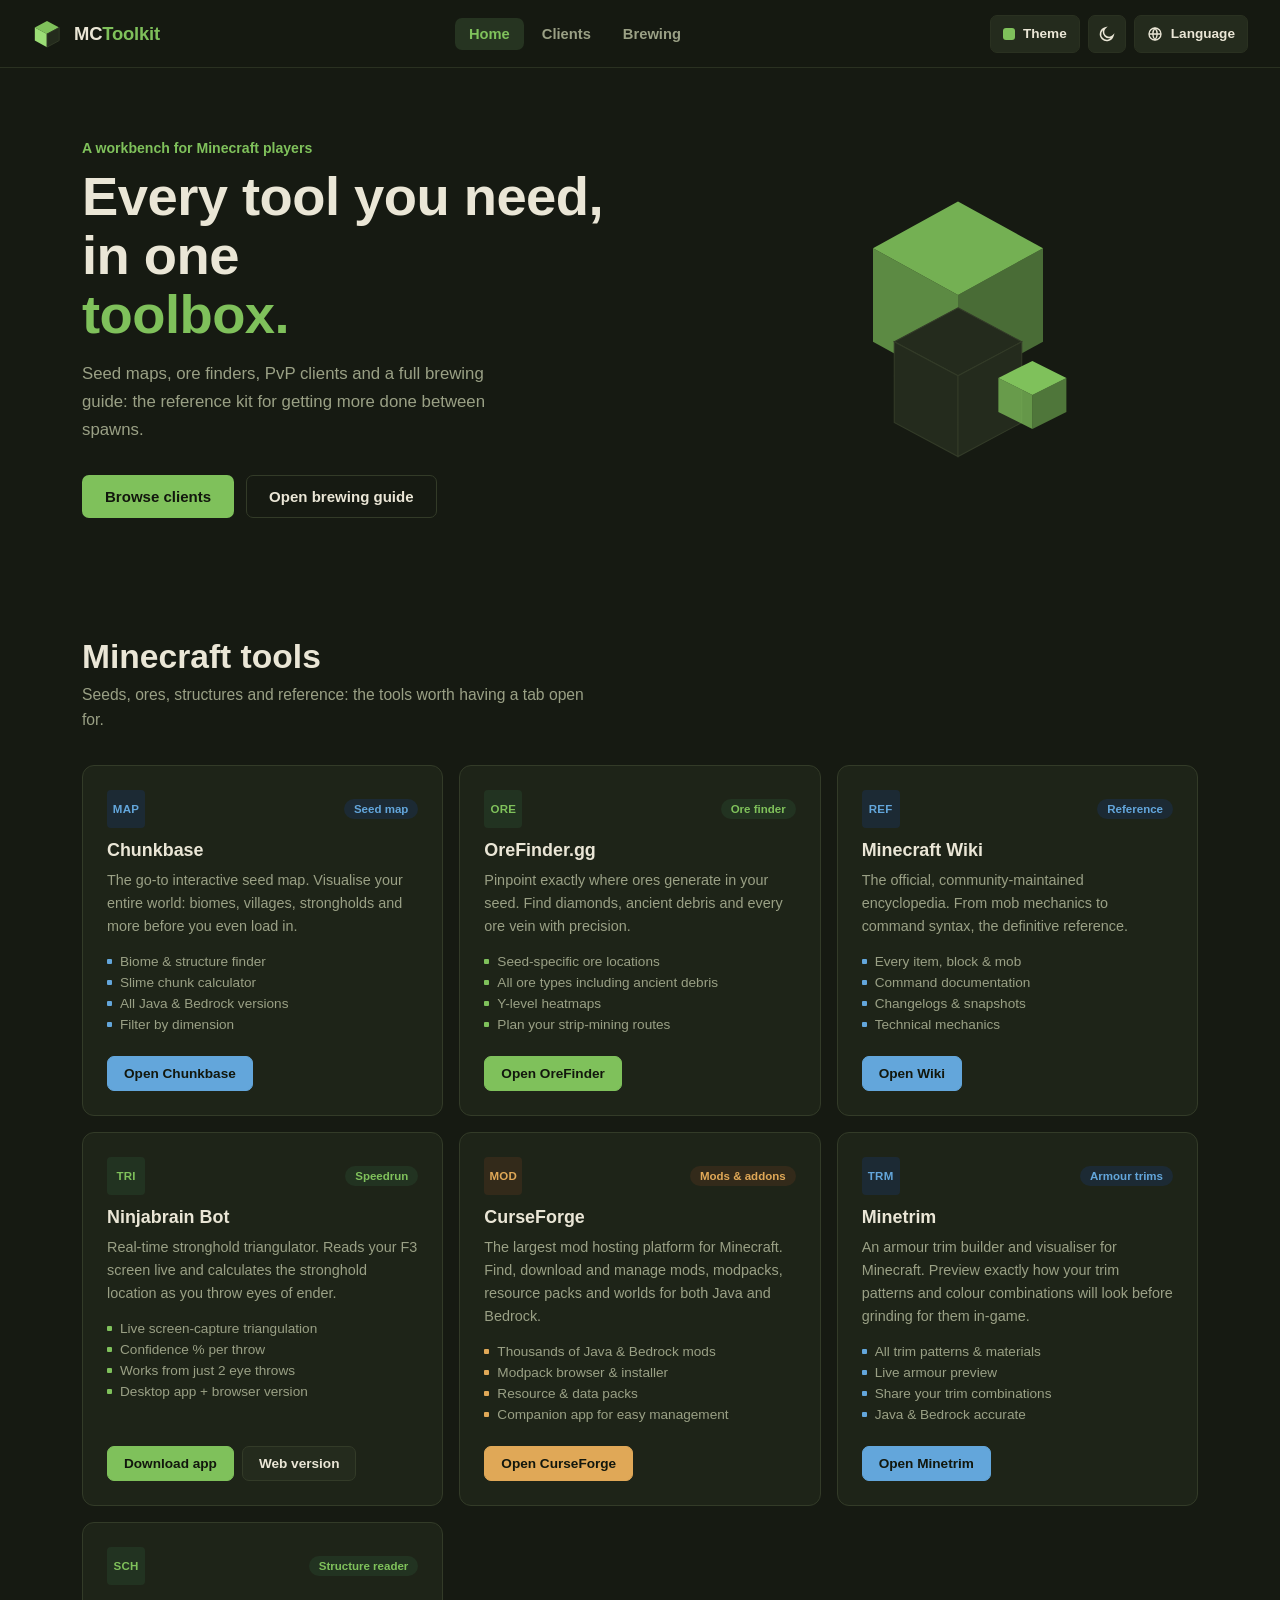
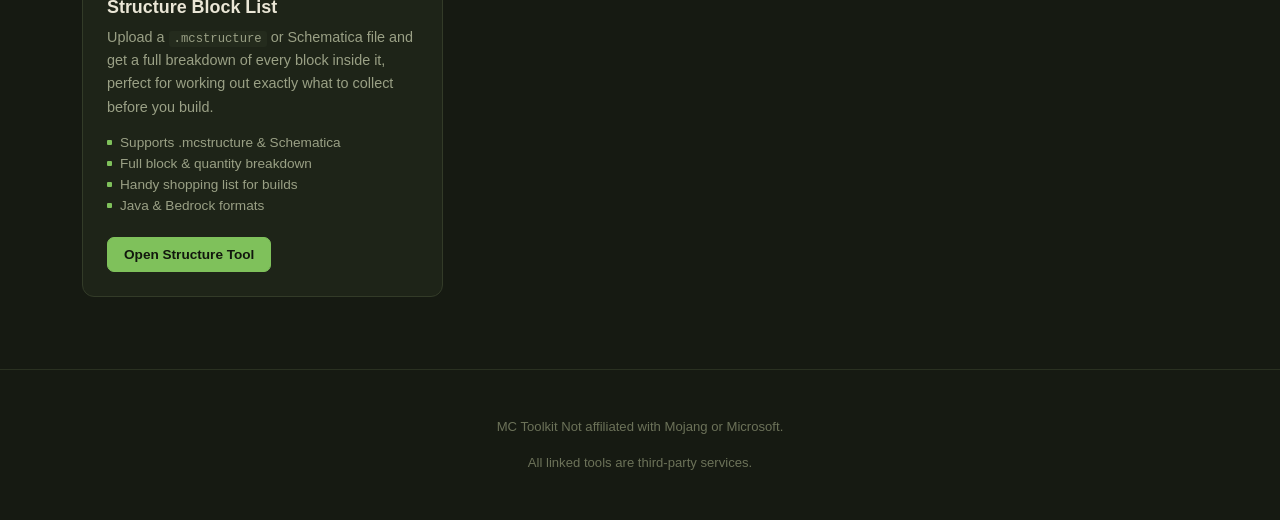
==== commit 65f11bd0: "Add files via upload" ====
--- a/index.html
+++ b/index.html
@@ -3,7 +3,7 @@
 <head>
 <meta charset="UTF-8">
 <meta name="viewport" content="width=device-width, initial-scale=1.0">
-<title>MC ToolKit</title>
+<title>MC Toolkit</title>
 <meta name="description" content="A curated toolbox for Minecraft players: seed maps, ore finders, PvP clients and a full interactive brewing guide.">
 <link rel="stylesheet" href="assets/css/style.css">
 <script>
@@ -11,9 +11,9 @@
   // never flashes the default palette and then swaps.
   (function () {
     try {
-      var theme = localStorage.getItem('mchub-theme');
-      var mode = localStorage.getItem('mchub-mode');
-      var lang = localStorage.getItem('mchub-lang');
+      var theme = localStorage.getItem('mctoolkit-theme');
+      var mode = localStorage.getItem('mctoolkit-mode');
+      var lang = localStorage.getItem('mctoolkit-lang');
       if (theme) document.documentElement.setAttribute('data-theme', theme);
       if (mode) document.documentElement.setAttribute('data-mode', mode);
       if (lang) document.documentElement.setAttribute('data-lang', lang);
@@ -74,13 +74,13 @@
 <div class="page active" id="page-home">
   <div class="hero">
     <div class="hero-copy">
-      <div class="hero-eyebrow" data-i18n="hero.eyebrow">A Toolkit for Minecraft players</div>
+      <div class="hero-eyebrow" data-i18n="hero.eyebrow">A workbench for Minecraft players</div>
       <h1 class="hero-title">
         <span data-i18n="hero.title1">Every tool you need,</span>
         <span data-i18n="hero.title2">in one</span>
         <span data-i18n="hero.title3" style="color:var(--accent);">toolbox.</span>
       </h1>
-      <p class="hero-sub" data-i18n="hero.sub">Seed maps, ore finders, PvP clients and a full brewing guide</p>
+      <p class="hero-sub" data-i18n="hero.sub">Seed maps, ore finders, PvP clients and a full brewing guide: the reference kit for getting more done between spawns.</p>
       <div class="hero-btns">
         <button class="btn btn-primary" onclick="showPage('clients')" data-i18n="hero.cta1">Browse clients</button>
         <button class="btn btn-ghost" onclick="showPage('brewing')" data-i18n="hero.cta2">Open brewing guide</button>
@@ -109,66 +109,66 @@
 
   <div class="section-wrap">
     <h2 class="section-title" data-i18n="section.tools.title">Minecraft tools</h2>
-    <p class="section-sub" data-i18n="section.tools.sub">Seeds, ores, structures and reference the tools worth having a tab open for.</p>
+    <p class="section-sub" data-i18n="section.tools.sub">Seeds, ores, structures and reference: the tools worth having a tab open for.</p>
     <div class="tools-grid">
 
       <div class="tool-card tag-a">
-        <div class="tool-header"><div class="tool-icon">MAP</div><span class="tool-tag">Seed map</span></div>
+        <div class="tool-header"><div class="tool-icon">MAP</div><span class="tool-tag" data-i18n="tool.chunkbase.tag">Seed map</span></div>
         <div class="tool-name">Chunkbase</div>
-        <div class="tool-desc">The go-to interactive seed map. Visualise your entire world biomes, villages, strongholds and more before you even load in.</div>
-        <ul class="tool-features"><li>Biome &amp; structure finder</li><li>Slime chunk calculator</li><li>All Java &amp; Bedrock versions</li><li>Filter by dimension</li></ul>
-        <div class="tool-actions"><a href="https://www.chunkbase.com/apps/seed-map" target="_blank" rel="noopener" class="tool-btn solid">Open Chunkbase</a></div>
-      </div>
-
-      <div class="tool-card">
-        <div class="tool-header"><div class="tool-icon">ORE</div><span class="tool-tag">Ore finder</span></div>
+        <div class="tool-desc" data-i18n="tool.chunkbase.desc">The go-to interactive seed map. Visualise your entire world: biomes, villages, strongholds and more before you even load in.</div>
+        <ul class="tool-features"><li data-i18n="tool.chunkbase.f1">Biome &amp; structure finder</li><li data-i18n="tool.chunkbase.f2">Slime chunk calculator</li><li data-i18n="tool.chunkbase.f3">All Java &amp; Bedrock versions</li><li data-i18n="tool.chunkbase.f4">Filter by dimension</li></ul>
+        <div class="tool-actions"><a href="https://www.chunkbase.com/apps/seed-map" target="_blank" rel="noopener" class="tool-btn solid" data-i18n="tool.chunkbase.btn1">Open Chunkbase</a></div>
+      </div>
+
+      <div class="tool-card">
+        <div class="tool-header"><div class="tool-icon">ORE</div><span class="tool-tag" data-i18n="tool.orefinder.tag">Ore finder</span></div>
         <div class="tool-name">OreFinder.gg</div>
-        <div class="tool-desc">Pinpoint exactly where ores generate in your seed. Find diamonds, ancient debris and every ore vein with precision.</div>
-        <ul class="tool-features"><li>Seed-specific ore locations</li><li>All ore types including ancient debris</li><li>Y-level heatmaps</li><li>Plan your strip-mining routes</li></ul>
-        <div class="tool-actions"><a href="https://orefinder.gg" target="_blank" rel="noopener" class="tool-btn solid">Open OreFinder</a></div>
-      </div>
-
-      <div class="tool-card tag-a">
-        <div class="tool-header"><div class="tool-icon">REF</div><span class="tool-tag">Reference</span></div>
+        <div class="tool-desc" data-i18n="tool.orefinder.desc">Pinpoint exactly where ores generate in your seed. Find diamonds, ancient debris and every ore vein with precision.</div>
+        <ul class="tool-features"><li data-i18n="tool.orefinder.f1">Seed-specific ore locations</li><li data-i18n="tool.orefinder.f2">All ore types including ancient debris</li><li data-i18n="tool.orefinder.f3">Y-level heatmaps</li><li data-i18n="tool.orefinder.f4">Plan your strip-mining routes</li></ul>
+        <div class="tool-actions"><a href="https://orefinder.gg" target="_blank" rel="noopener" class="tool-btn solid" data-i18n="tool.orefinder.btn1">Open OreFinder</a></div>
+      </div>
+
+      <div class="tool-card tag-a">
+        <div class="tool-header"><div class="tool-icon">REF</div><span class="tool-tag" data-i18n="tool.wiki.tag">Reference</span></div>
         <div class="tool-name">Minecraft Wiki</div>
-        <div class="tool-desc">The official, community-maintained encyclopedia. From mob mechanics to command syntax the definitive reference.</div>
-        <ul class="tool-features"><li>Every item, block &amp; mob</li><li>Command documentation</li><li>Changelogs &amp; snapshots</li><li>Technical mechanics</li></ul>
-        <div class="tool-actions"><a href="https://minecraft.wiki/" target="_blank" rel="noopener" class="tool-btn solid">Open Wiki</a></div>
-      </div>
-
-      <div class="tool-card">
-        <div class="tool-header"><div class="tool-icon">TRI</div><span class="tool-tag">Speedrun</span></div>
+        <div class="tool-desc" data-i18n="tool.wiki.desc">The official, community-maintained encyclopedia. From mob mechanics to command syntax, the definitive reference.</div>
+        <ul class="tool-features"><li data-i18n="tool.wiki.f1">Every item, block &amp; mob</li><li data-i18n="tool.wiki.f2">Command documentation</li><li data-i18n="tool.wiki.f3">Changelogs &amp; snapshots</li><li data-i18n="tool.wiki.f4">Technical mechanics</li></ul>
+        <div class="tool-actions"><a href="https://minecraft.wiki/" target="_blank" rel="noopener" class="tool-btn solid" data-i18n="tool.wiki.btn1">Open Wiki</a></div>
+      </div>
+
+      <div class="tool-card">
+        <div class="tool-header"><div class="tool-icon">TRI</div><span class="tool-tag" data-i18n="tool.ninjabrain.tag">Speedrun</span></div>
         <div class="tool-name">Ninjabrain Bot</div>
-        <div class="tool-desc">Real-time stronghold triangulator. Reads your F3 screen live and calculates the stronghold location as you throw eyes of ender.</div>
-        <ul class="tool-features"><li>Live screen-capture triangulation</li><li>Confidence % per throw</li><li>Works from just 2 eye throws</li><li>Desktop app + browser version</li></ul>
+        <div class="tool-desc" data-i18n="tool.ninjabrain.desc">Real-time stronghold triangulator. Reads your F3 screen live and calculates the stronghold location as you throw eyes of ender.</div>
+        <ul class="tool-features"><li data-i18n="tool.ninjabrain.f1">Live screen-capture triangulation</li><li data-i18n="tool.ninjabrain.f2">Confidence % per throw</li><li data-i18n="tool.ninjabrain.f3">Works from just 2 eye throws</li><li data-i18n="tool.ninjabrain.f4">Desktop app + browser version</li></ul>
         <div class="tool-actions">
-          <a href="https://github.com/Ninjabrain1/Ninjabrain-Bot/releases/latest" target="_blank" rel="noopener" class="tool-btn solid">Download app</a>
-          <a href="https://ninjabrainbot.com" target="_blank" rel="noopener" class="tool-btn">Web version</a>
+          <a href="https://github.com/Ninjabrain1/Ninjabrain-Bot/releases/latest" target="_blank" rel="noopener" class="tool-btn solid" data-i18n="tool.ninjabrain.btn1">Download app</a>
+          <a href="https://ninjabrainbot.com" target="_blank" rel="noopener" class="tool-btn" data-i18n="tool.ninjabrain.btn2">Web version</a>
         </div>
       </div>
 
       <div class="tool-card tag-c">
-        <div class="tool-header"><div class="tool-icon">MOD</div><span class="tool-tag">Mods &amp; addons</span></div>
+        <div class="tool-header"><div class="tool-icon">MOD</div><span class="tool-tag" data-i18n="tool.curseforge.tag">Mods &amp; addons</span></div>
         <div class="tool-name">CurseForge</div>
-        <div class="tool-desc">The largest mod hosting platform for Minecraft. Find, download and manage mods, modpacks, resource packs and worlds for both Java and Bedrock.</div>
-        <ul class="tool-features"><li>Thousands of Java &amp; Bedrock mods</li><li>Modpack browser &amp; installer</li><li>Resource &amp; data packs</li><li>Companion app for easy management</li></ul>
-        <div class="tool-actions"><a href="https://www.curseforge.com/minecraft" target="_blank" rel="noopener" class="tool-btn solid">Open CurseForge</a></div>
-      </div>
-
-      <div class="tool-card tag-a">
-        <div class="tool-header"><div class="tool-icon">TRM</div><span class="tool-tag">Armour trims</span></div>
+        <div class="tool-desc" data-i18n="tool.curseforge.desc">The largest mod hosting platform for Minecraft. Find, download and manage mods, modpacks, resource packs and worlds for both Java and Bedrock.</div>
+        <ul class="tool-features"><li data-i18n="tool.curseforge.f1">Thousands of Java &amp; Bedrock mods</li><li data-i18n="tool.curseforge.f2">Modpack browser &amp; installer</li><li data-i18n="tool.curseforge.f3">Resource &amp; data packs</li><li data-i18n="tool.curseforge.f4">Companion app for easy management</li></ul>
+        <div class="tool-actions"><a href="https://www.curseforge.com/minecraft" target="_blank" rel="noopener" class="tool-btn solid" data-i18n="tool.curseforge.btn1">Open CurseForge</a></div>
+      </div>
+
+      <div class="tool-card tag-a">
+        <div class="tool-header"><div class="tool-icon">TRM</div><span class="tool-tag" data-i18n="tool.minetrim.tag">Armour trims</span></div>
         <div class="tool-name">Minetrim</div>
-        <div class="tool-desc">An armour trim builder and visualiser for Minecraft. Preview exactly how your trim patterns and colour combinations will look before grinding for them in-game.</div>
-        <ul class="tool-features"><li>All trim patterns &amp; materials</li><li>Live armour preview</li><li>Share your trim combinations</li><li>Java &amp; Bedrock accurate</li></ul>
-        <div class="tool-actions"><a href="https://minetrim.com" target="_blank" rel="noopener" class="tool-btn solid">Open Minetrim</a></div>
-      </div>
-
-      <div class="tool-card">
-        <div class="tool-header"><div class="tool-icon">SCH</div><span class="tool-tag">Structure reader</span></div>
+        <div class="tool-desc" data-i18n="tool.minetrim.desc">An armour trim builder and visualiser for Minecraft. Preview exactly how your trim patterns and colour combinations will look before grinding for them in-game.</div>
+        <ul class="tool-features"><li data-i18n="tool.minetrim.f1">All trim patterns &amp; materials</li><li data-i18n="tool.minetrim.f2">Live armour preview</li><li data-i18n="tool.minetrim.f3">Share your trim combinations</li><li data-i18n="tool.minetrim.f4">Java &amp; Bedrock accurate</li></ul>
+        <div class="tool-actions"><a href="https://minetrim.com" target="_blank" rel="noopener" class="tool-btn solid" data-i18n="tool.minetrim.btn1">Open Minetrim</a></div>
+      </div>
+
+      <div class="tool-card">
+        <div class="tool-header"><div class="tool-icon">SCH</div><span class="tool-tag" data-i18n="tool.structuretool.tag">Structure reader</span></div>
         <div class="tool-name">Structure Block List</div>
-        <div class="tool-desc">Upload a <code>.mcstructure</code> or Schematica file and get a full breakdown of every block inside it perfect for working out exactly what to collect before you build.</div>
-        <ul class="tool-features"><li>Supports .mcstructure &amp; Schematica</li><li>Full block &amp; quantity breakdown</li><li>Handy shopping list for builds</li><li>Java &amp; Bedrock formats</li></ul>
-        <div class="tool-actions"><a href="https://structure.mygen.co.uk" target="_blank" rel="noopener" class="tool-btn solid">Open Structure Tool</a></div>
+        <div class="tool-desc" data-i18n-html="tool.structuretool.desc">Upload a <code>.mcstructure</code> or Schematica file and get a full breakdown of every block inside it, perfect for working out exactly what to collect before you build.</div>
+        <ul class="tool-features"><li data-i18n="tool.structuretool.f1">Supports .mcstructure &amp; Schematica</li><li data-i18n="tool.structuretool.f2">Full block &amp; quantity breakdown</li><li data-i18n="tool.structuretool.f3">Handy shopping list for builds</li><li data-i18n="tool.structuretool.f4">Java &amp; Bedrock formats</li></ul>
+        <div class="tool-actions"><a href="https://structure.mygen.co.uk" target="_blank" rel="noopener" class="tool-btn solid" data-i18n="tool.structuretool.btn1">Open Structure Tool</a></div>
       </div>
 
     </div>
@@ -189,52 +189,52 @@
     <div class="tools-grid">
 
       <div class="tool-card">
-        <div class="tool-header"><div class="tool-icon">FTH</div><span class="tool-tag">Java client</span></div>
+        <div class="tool-header"><div class="tool-icon">FTH</div><span class="tool-tag" data-i18n="client.feather.tag">Java client</span></div>
         <div class="tool-name">Feather Client</div>
-        <div class="tool-desc">A sleek, all-in-one Java Edition client with built-in mod support, FPS boosting and a polished HUD customiser. No more juggling Forge and Fabric separately.</div>
-        <ul class="tool-features"><li>Built-in mod marketplace</li><li>FPS optimisation &amp; render tweaks</li><li>Custom HUD &amp; cosmetics</li><li>Supports Forge &amp; Fabric mods</li><li>Java Edition only</li></ul>
+        <div class="tool-desc" data-i18n="client.feather.desc">A sleek, all-in-one Java Edition client with built-in mod support, FPS boosting and a polished HUD customiser. No more juggling Forge and Fabric separately.</div>
+        <ul class="tool-features"><li data-i18n="client.feather.f1">Built-in mod marketplace</li><li data-i18n="client.feather.f2">FPS optimisation &amp; render tweaks</li><li data-i18n="client.feather.f3">Custom HUD &amp; cosmetics</li><li data-i18n="client.feather.f4">Supports Forge &amp; Fabric mods</li><li data-i18n="client.feather.f5">Java Edition only</li></ul>
         <div class="tool-actions">
-          <a href="https://feathermc.com" target="_blank" rel="noopener" class="tool-btn solid">Download Feather</a>
-          <a href="https://feathermc.com" target="_blank" rel="noopener" class="tool-btn">Website</a>
+          <a href="https://feathermc.com" target="_blank" rel="noopener" class="tool-btn solid" data-i18n="client.feather.btn1">Download Feather</a>
+          <a href="https://feathermc.com" target="_blank" rel="noopener" class="tool-btn" data-i18n="client.feather.btn2">Website</a>
         </div>
       </div>
 
       <div class="tool-card tag-a">
-        <div class="tool-header"><div class="tool-icon">LNR</div><span class="tool-tag">Java client</span></div>
+        <div class="tool-header"><div class="tool-icon">LNR</div><span class="tool-tag" data-i18n="client.lunar.tag">Java client</span></div>
         <div class="tool-name">Lunar Client</div>
-        <div class="tool-desc">One of the most popular Java clients in the community. Lightweight, fast, and packed with mods and cosmetics out of the box. Widely used on servers like Hypixel.</div>
-        <ul class="tool-features"><li>Significant FPS improvements</li><li>Built-in mods (Optifine, Keystrokes, etc.)</li><li>Cosmetics &amp; capes</li><li>Server-side mod restrictions respected</li><li>Java Edition only</li></ul>
-        <div class="tool-actions"><a href="https://www.lunarclient.com" target="_blank" rel="noopener" class="tool-btn solid">Download Lunar</a></div>
+        <div class="tool-desc" data-i18n="client.lunar.desc">One of the most popular Java clients in the community. Lightweight, fast, and packed with mods and cosmetics out of the box. Widely used on servers like Hypixel.</div>
+        <ul class="tool-features"><li data-i18n="client.lunar.f1">Significant FPS improvements</li><li data-i18n="client.lunar.f2">Built-in mods (Optifine, Keystrokes, etc.)</li><li data-i18n="client.lunar.f3">Cosmetics &amp; capes</li><li data-i18n="client.lunar.f4">Server-side mod restrictions respected</li><li data-i18n="client.lunar.f5">Java Edition only</li></ul>
+        <div class="tool-actions"><a href="https://www.lunarclient.com" target="_blank" rel="noopener" class="tool-btn solid" data-i18n="client.lunar.btn1">Download Lunar</a></div>
       </div>
 
       <div class="tool-card tag-c">
-        <div class="tool-header"><div class="tool-icon">ODR</div><span class="tool-tag">Bedrock client</span></div>
+        <div class="tool-header"><div class="tool-icon">ODR</div><span class="tool-tag" data-i18n="client.oderso.tag">Bedrock client</span></div>
         <div class="tool-name">Oderso Client</div>
-        <div class="tool-desc">A Bedrock Edition PvP client built for competitive play. Optimised for crystal PvP, sword fighting and server performance on Bedrock platforms.</div>
-        <ul class="tool-features"><li>Crystal PvP optimisations</li><li>Reach &amp; hitbox adjustments</li><li>FPS &amp; network performance</li><li>Custom animations</li><li>Bedrock Edition only</li></ul>
-        <div class="tool-actions"><a href="https://discord.com/invite/oderso" target="_blank" rel="noopener" class="tool-btn solid">Join Discord</a></div>
-      </div>
-
-      <div class="tool-card">
-        <div class="tool-header"><div class="tool-icon">FLR</div><span class="tool-tag">Bedrock client</span></div>
+        <div class="tool-desc" data-i18n="client.oderso.desc">A Bedrock Edition PvP client built for competitive play. Optimised for crystal PvP, sword fighting and server performance on Bedrock platforms.</div>
+        <ul class="tool-features"><li data-i18n="client.oderso.f1">Crystal PvP optimisations</li><li data-i18n="client.oderso.f2">Reach &amp; hitbox adjustments</li><li data-i18n="client.oderso.f3">FPS &amp; network performance</li><li data-i18n="client.oderso.f4">Custom animations</li><li data-i18n="client.oderso.f5">Bedrock Edition only</li></ul>
+        <div class="tool-actions"><a href="https://discord.com/invite/oderso" target="_blank" rel="noopener" class="tool-btn solid" data-i18n="client.oderso.btn1">Join Discord</a></div>
+      </div>
+
+      <div class="tool-card">
+        <div class="tool-header"><div class="tool-icon">FLR</div><span class="tool-tag" data-i18n="client.flarial.tag">Bedrock client</span></div>
         <div class="tool-name">Flarial Client</div>
-        <div class="tool-desc">A feature-rich Bedrock Edition client focused on performance and PvP. Known for its clean UI, module system and active development community.</div>
-        <ul class="tool-features"><li>Modular feature system</li><li>PvP &amp; movement optimisations</li><li>Custom HUD &amp; click GUI</li><li>Active development &amp; updates</li><li>Bedrock Edition only</li></ul>
-        <div class="tool-actions"><a href="https://flarial.xyz" target="_blank" rel="noopener" class="tool-btn solid">Download Flarial</a></div>
-      </div>
-
-      <div class="tool-card tag-a">
-        <div class="tool-header"><div class="tool-icon">BLB</div><span class="tool-tag">Bedrock client</span></div>
+        <div class="tool-desc" data-i18n="client.flarial.desc">A feature-rich Bedrock Edition client focused on performance and PvP. Known for its clean UI, module system and active development community.</div>
+        <ul class="tool-features"><li data-i18n="client.flarial.f1">Modular feature system</li><li data-i18n="client.flarial.f2">PvP &amp; movement optimisations</li><li data-i18n="client.flarial.f3">Custom HUD &amp; click GUI</li><li data-i18n="client.flarial.f4">Active development &amp; updates</li><li data-i18n="client.flarial.f5">Bedrock Edition only</li></ul>
+        <div class="tool-actions"><a href="https://flarial.xyz" target="_blank" rel="noopener" class="tool-btn solid" data-i18n="client.flarial.btn1">Download Flarial</a></div>
+      </div>
+
+      <div class="tool-card tag-a">
+        <div class="tool-header"><div class="tool-icon">BLB</div><span class="tool-tag" data-i18n="client.blueberry.tag">Bedrock client</span></div>
         <div class="tool-name">Blueberry Client</div>
-        <div class="tool-desc">A modular Bedrock Edition client built for speed — FPS boosting, replay recording, pack switching, cosmetics and proximity chat all in one launcher.</div>
-        <ul class="tool-features"><li>FPS boost &amp; replay recording</li><li>Pack switcher &amp; cosmetics</li><li>Proximity chat</li><li>Bedrock Edition only</li></ul>
-        <div class="beta-note">Beta: Blueberry Client is still in beta testing. Expect bugs and frequent changes — use with care.</div>
-        <div class="tool-actions"><a href="https://blueberryclient.com" target="_blank" rel="noopener" class="tool-btn">Website</a></div>
-      </div>
-
-    </div>
-
-    <div class="callout" data-i18n="footer.clients">Use third-party clients at your own risk check your server’s rules before installing one.</div>
+        <div class="tool-desc" data-i18n="client.blueberry.desc">A modular Bedrock Edition client built for speed: FPS boosting, replay recording, pack switching, cosmetics and proximity chat all in one launcher.</div>
+        <ul class="tool-features"><li data-i18n="client.blueberry.f1">FPS boost &amp; replay recording</li><li data-i18n="client.blueberry.f2">Pack switcher &amp; cosmetics</li><li data-i18n="client.blueberry.f3">Proximity chat</li><li data-i18n="client.blueberry.f4">Bedrock Edition only</li></ul>
+        <div class="beta-note" data-i18n="client.blueberry.beta">Beta: Blueberry Client is still in beta testing. Expect bugs and frequent changes, use with care.</div>
+        <div class="tool-actions"><a href="https://blueberryclient.com" target="_blank" rel="noopener" class="tool-btn" data-i18n="client.blueberry.btn1">Website</a></div>
+      </div>
+
+    </div>
+
+    <div class="callout" data-i18n="footer.clients">Use third-party clients at your own risk: check your server’s rules before installing one.</div>
   </div>
   <footer>
     <p>MC Toolkit <span data-i18n="footer.disclaimer">Not affiliated with Mojang or Microsoft.</span></p>
@@ -261,12 +261,12 @@
 
     <div class="brew-game-divider">
       <h2 class="section-title" data-i18n="section.brewgame.title">Brew it yourself</h2>
-      <p class="section-sub" data-i18n="section.brewgame.sub" style="margin-bottom:0;">Work the stand yourself fill bottles, then add ingredients in order, just like in-game.</p>
+      <p class="section-sub" data-i18n="section.brewgame.sub" style="margin-bottom:0;">Work the stand yourself: fill bottles, then add ingredients in order, just like in-game.</p>
     </div>
 
     <div class="brew-game">
       <div class="brew-game-top">
-        <p class="brew-game-desc">Get the sequence wrong and the brew fizzles out.</p>
+        <p class="brew-game-desc" data-i18n="brewgame.desc">Get the sequence wrong and the brew fizzles out.</p>
         <div class="brew-game-btns">
           <button class="btn btn-primary btn-sm" id="brew-fill-btn" onclick="brewFillBottles()" data-i18n="brewing.fill">Fill water bottles</button>
           <button class="btn btn-ghost btn-sm" onclick="brewReset()" data-i18n="brewing.reset">Reset stand</button>
@@ -274,9 +274,9 @@
       </div>
 
       <div class="brew-stand" id="brew-stand"></div>
-      <div class="brew-msg idle" id="brew-msg">Fill the bottles with water to begin brewing.</div>
-
-      <div class="brew-ing-palette-label" data-i18n="brewing.ingredients">Ingredients — add in order</div>
+      <div class="brew-msg idle" id="brew-msg" data-i18n="brewgame.idle">Fill the bottles with water to begin brewing.</div>
+
+      <div class="brew-ing-palette-label" data-i18n="brewing.ingredients">Ingredients: add in order</div>
       <div class="brew-ing-palette" id="brew-ing-palette"></div>
 
       <div class="brew-log" id="brew-log"></div>
--- a/assets/css/style.css
+++ b/assets/css/style.css
@@ -0,0 +1,448 @@
+/* ────────────────────────────────────────────────────────────────
+   MC Toolkit: design system
+   Two type families: Space Grotesk (headlines, numerals, brand) and
+   Manrope (everything else). Four palettes named after Minecraft's
+   dimensions/biomes, each tuned separately for light and dark.
+   ──────────────────────────────────────────────────────────────── */
+
+@import url('https://fonts.googleapis.com/css2?family=Space+Grotesk:wght@500;600;700&family=Manrope:wght@400;500;600;700;800&display=swap');
+
+*, *::before, *::after { box-sizing: border-box; }
+html, body { margin: 0; padding: 0; }
+html { scroll-behavior: smooth; }
+img { max-width: 100%; display: block; }
+button { font: inherit; }
+ul { list-style: none; margin: 0; padding: 0; }
+a { color: inherit; }
+
+/* ── Shared tokens (identical across every theme) ── */
+:root {
+  --font-display: "Space Grotesk", "Manrope", sans-serif;
+  --font-body: "Manrope", sans-serif;
+
+  --radius-sm: 4px;
+  --radius-md: 7px;
+  --radius-lg: 12px;
+
+  --space-1: 4px; --space-2: 8px; --space-3: 12px; --space-4: 16px;
+  --space-5: 24px; --space-6: 32px; --space-7: 48px; --space-8: 72px;
+
+  --ease: cubic-bezier(.2,.7,.3,1);
+  --nav-h: 68px;
+}
+
+/* ── Theme: Overworld ── */
+[data-theme="overworld"][data-mode="dark"] {
+  --bg: #161a12; --surface: #1e2418; --surface-2: #242b1d; --surface-raised: #262e1e;
+  --border: #333b28; --border-soft: #2a3121;
+  --text: #eae6d6; --text-muted: #9aa085; --text-faint: #6c7259;
+  --accent: #7fc15b; --accent-strong: #9bdd76; --accent-soft: #263421; --on-accent: #12170d;
+  --tag-a: #63a6db; --tag-a-soft: #1c2a34; --tag-b: #7fc15b; --tag-b-soft: #223321; --tag-c: #e0a857; --tag-c-soft: #332a1a;
+  --shadow: 0 10px 26px rgba(0,0,0,.45); --shadow-sm: 0 1px 2px rgba(0,0,0,.4);
+}
+[data-theme="overworld"][data-mode="light"] {
+  --bg: #f6f1e1; --surface: #fffdf7; --surface-2: #efe8d3; --surface-raised: #ffffff;
+  --border: #ded3b3; --border-soft: #e7dfc6;
+  --text: #2b2a22; --text-muted: #6b6653; --text-faint: #9a947c;
+  --accent: #3f7a32; --accent-strong: #2e5d24; --accent-soft: #e4efd9; --on-accent: #ffffff;
+  --tag-a: #2f6ea3; --tag-a-soft: #e2edf5; --tag-b: #3f7a32; --tag-b-soft: #e4efd9; --tag-c: #a9691f; --tag-c-soft: #f3e5cd;
+  --shadow: 0 10px 26px rgba(43,38,20,.10); --shadow-sm: 0 1px 2px rgba(43,38,20,.08);
+}
+
+/* ── Theme: Nether ── */
+[data-theme="nether"][data-mode="dark"] {
+  --bg: #1b0f0d; --surface: #241512; --surface-2: #2c1815; --surface-raised: #2e1a15;
+  --border: #3d211c; --border-soft: #331c18;
+  --text: #f2dfcf; --text-muted: #b08a72; --text-faint: #7d6152;
+  --accent: #ff7a3d; --accent-strong: #ffa25c; --accent-soft: #3a2018; --on-accent: #1b0f0d;
+  --tag-a: #e3b341; --tag-a-soft: #362a15; --tag-b: #ff7a3d; --tag-b-soft: #3a2018; --tag-c: #d9455c; --tag-c-soft: #351a20;
+  --shadow: 0 10px 26px rgba(0,0,0,.5); --shadow-sm: 0 1px 2px rgba(0,0,0,.45);
+}
+[data-theme="nether"][data-mode="light"] {
+  --bg: #f5e9e2; --surface: #fffbf8; --surface-2: #eedcd1; --surface-raised: #ffffff;
+  --border: #decbbf; --border-soft: #ecdcd0;
+  --text: #2e1a14; --text-muted: #7a5a4c; --text-faint: #a8897a;
+  --accent: #c1481f; --accent-strong: #9b3616; --accent-soft: #f6dacb; --on-accent: #ffffff;
+  --tag-a: #ad7e14; --tag-a-soft: #f3e6c7; --tag-b: #c1481f; --tag-b-soft: #f6dacb; --tag-c: #a13049; --tag-c-soft: #f3dbe0;
+  --shadow: 0 10px 26px rgba(46,26,20,.12); --shadow-sm: 0 1px 2px rgba(46,26,20,.09);
+}
+
+/* ── Theme: End ── */
+[data-theme="end"][data-mode="dark"] {
+  --bg: #150f1c; --surface: #1e1728; --surface-2: #251c31; --surface-raised: #271e34;
+  --border: #392c48; --border-soft: #2e243b;
+  --text: #ebe3f2; --text-muted: #a192b3; --text-faint: #766789;
+  --accent: #b27cf0; --accent-strong: #cda3ff; --accent-soft: #2c2140; --on-accent: #150f1c;
+  --tag-a: #b27cf0; --tag-a-soft: #2a2140; --tag-b: #6fce9c; --tag-b-soft: #1c3327; --tag-c: #e8c25a; --tag-c-soft: #362d17;
+  --shadow: 0 10px 26px rgba(0,0,0,.5); --shadow-sm: 0 1px 2px rgba(0,0,0,.45);
+}
+[data-theme="end"][data-mode="light"] {
+  --bg: #f1ecef; --surface: #fffdff; --surface-2: #e8dfea; --surface-raised: #ffffff;
+  --border: #d6c7dc; --border-soft: #e6dcea;
+  --text: #251f2b; --text-muted: #6e637a; --text-faint: #9d92a8;
+  --accent: #7a4fc0; --accent-strong: #5e37a0; --accent-soft: #e9dff5; --on-accent: #ffffff;
+  --tag-a: #7a4fc0; --tag-a-soft: #e9dff5; --tag-b: #3f7a5b; --tag-b-soft: #dcece2; --tag-c: #a3821a; --tag-c-soft: #f0e6c8;
+  --shadow: 0 10px 26px rgba(37,31,43,.10); --shadow-sm: 0 1px 2px rgba(37,31,43,.08);
+}
+
+/* ── Theme: Deep Ocean ── */
+[data-theme="ocean"][data-mode="dark"] {
+  --bg: #0c1a1b; --surface: #132625; --surface-2: #183130; --surface-raised: #193432;
+  --border: #264443; --border-soft: #1f3937;
+  --text: #dcf1ef; --text-muted: #83adaa; --text-faint: #5c7c79;
+  --accent: #4fd8e8; --accent-strong: #7ce6f0; --accent-soft: #173836; --on-accent: #0c1a1b;
+  --tag-a: #4fd8e8; --tag-a-soft: #163634; --tag-b: #5fcb9a; --tag-b-soft: #163a2d; --tag-c: #6fa8dc; --tag-c-soft: #16293a;
+  --shadow: 0 10px 26px rgba(0,0,0,.5); --shadow-sm: 0 1px 2px rgba(0,0,0,.45);
+}
+[data-theme="ocean"][data-mode="light"] {
+  --bg: #eaf3f3; --surface: #ffffff; --surface-2: #dcebec; --surface-raised: #ffffff;
+  --border: #c4dedf; --border-soft: #dbebec;
+  --text: #132625; --text-muted: #5c7a7a; --text-faint: #8fa8a8;
+  --accent: #1592a0; --accent-strong: #0f6d78; --accent-soft: #d7eef0; --on-accent: #ffffff;
+  --tag-a: #1592a0; --tag-a-soft: #d7eef0; --tag-b: #2e9e6b; --tag-b-soft: #dcf0e5; --tag-c: #3e7cb1; --tag-c-soft: #dde9f4;
+  --shadow: 0 10px 26px rgba(19,38,37,.10); --shadow-sm: 0 1px 2px rgba(19,38,37,.08);
+}
+
+/* ── Base ── */
+body {
+  background: var(--bg);
+  color: var(--text);
+  font-family: var(--font-body);
+  -webkit-font-smoothing: antialiased;
+  transition: background .25s var(--ease), color .25s var(--ease);
+}
+@media (prefers-reduced-motion: reduce) {
+  html { scroll-behavior: auto; }
+  * { animation-duration: .001ms !important; animation-iteration-count: 1 !important; transition-duration: .001ms !important; }
+}
+:focus-visible { outline: 2px solid var(--accent); outline-offset: 2px; border-radius: var(--radius-sm); }
+
+h1, h2, h3, .brand-word { font-family: var(--font-display); }
+
+.page { display: none; min-height: 100vh; padding-top: var(--nav-h); }
+.page.active { display: block; }
+
+/* ── Nav ── */
+nav {
+  position: fixed; inset: 0 0 auto 0; z-index: 100;
+  height: var(--nav-h);
+  display: flex; align-items: center; justify-content: space-between;
+  padding: 0 var(--space-6);
+  background: var(--bg);
+  background: color-mix(in srgb, var(--bg) 88%, transparent);
+  backdrop-filter: blur(14px);
+  border-bottom: 1px solid var(--border-soft);
+}
+.nav-brand { display: flex; align-items: center; gap: var(--space-3); cursor: pointer; border: none; background: none; padding: 0; color: var(--text); }
+.brand-mark { width: 30px; height: 30px; flex-shrink: 0; }
+.brand-mark .c1 { fill: var(--accent); } .brand-mark .c2 { fill: var(--accent-strong); } .brand-mark .c3 { fill: var(--surface-2); stroke: var(--border); stroke-width: 1; }
+.brand-word { font-size: 1.15rem; font-weight: 700; letter-spacing: -0.01em; }
+.brand-word b { color: var(--accent); font-weight: 700; }
+
+.nav-links { display: flex; gap: var(--space-1); }
+.nav-links button {
+  color: var(--text-muted); background: transparent; border: none;
+  font-family: var(--font-body); font-weight: 600; font-size: 0.92rem;
+  cursor: pointer; padding: 8px 14px; border-radius: var(--radius-md);
+  transition: color .15s, background .15s;
+}
+.nav-links button:hover { color: var(--text); background: var(--surface-2); }
+.nav-links button.active { color: var(--accent); background: var(--accent-soft); }
+
+.nav-right { display: flex; align-items: center; gap: var(--space-2); }
+.icon-btn {
+  width: 38px; height: 38px; display: flex; align-items: center; justify-content: center;
+  background: var(--surface-2); border: 1px solid var(--border-soft); border-radius: var(--radius-md);
+  color: var(--text); cursor: pointer; transition: border-color .15s, transform .15s;
+}
+.icon-btn:hover { border-color: var(--accent); }
+.icon-btn svg { width: 18px; height: 18px; }
+.icon-btn .sun { display: none; } .icon-btn .moon { display: block; }
+.icon-btn[data-mode="light"] .sun { display: block; } .icon-btn[data-mode="light"] .moon { display: none; }
+
+.control-group { position: relative; }
+.swatch-btn {
+  display: flex; align-items: center; gap: 8px; height: 38px; padding: 0 12px;
+  background: var(--surface-2); border: 1px solid var(--border-soft); border-radius: var(--radius-md);
+  color: var(--text); cursor: pointer; font-size: 0.85rem; font-weight: 600;
+}
+.swatch-btn:hover { border-color: var(--accent); }
+.swatch-dot { width: 12px; height: 12px; border-radius: 3px; background: var(--accent); }
+.globe-icon { width: 16px; height: 16px; }
+
+.popover {
+  position: absolute; top: calc(100% + 8px); right: 0; min-width: 168px;
+  background: var(--surface-raised); border: 1px solid var(--border); border-radius: var(--radius-md);
+  box-shadow: var(--shadow); padding: 6px; display: none; flex-direction: column; gap: 2px; z-index: 200;
+}
+.popover.open { display: flex; }
+.theme-option {
+  display: flex; align-items: center; gap: 10px; padding: 8px 10px; border-radius: var(--radius-sm);
+  background: transparent; border: none; color: var(--text); font-size: 0.86rem; font-weight: 600; cursor: pointer; text-align: left;
+}
+.theme-option:hover { background: var(--surface-2); }
+.theme-option.active { color: var(--accent); }
+.theme-dot { width: 12px; height: 12px; border-radius: 3px; flex-shrink: 0; }
+
+.nav-burger { display: none; }
+
+/* ── Hero ── */
+.hero {
+  max-width: 1180px; margin: 0 auto;
+  padding: var(--space-8) var(--space-6) var(--space-7);
+  display: grid; grid-template-columns: 1.1fr 0.9fr; gap: var(--space-7); align-items: center;
+}
+.hero-eyebrow { font-size: 0.88rem; font-weight: 600; color: var(--accent); margin-bottom: var(--space-3); }
+.hero-title { font-size: clamp(2.1rem, 4.4vw, 3.4rem); font-weight: 700; line-height: 1.08; letter-spacing: -0.01em; margin: 0 0 var(--space-4); color: var(--text); }
+.hero-title span { display: block; }
+.hero-sub { font-size: 1.05rem; line-height: 1.65; color: var(--text-muted); max-width: 46ch; margin: 0 0 var(--space-6); }
+.hero-btns { display: flex; gap: var(--space-3); flex-wrap: wrap; }
+
+.hero-art { display: flex; align-items: center; justify-content: center; }
+.hero-art svg { width: 100%; max-width: 340px; height: auto; }
+
+/* ── Buttons ── */
+.btn {
+  display: inline-flex; align-items: center; gap: 8px;
+  padding: 12px 22px; border-radius: var(--radius-md); border: 1px solid transparent;
+  font-family: var(--font-body); font-weight: 700; font-size: 0.94rem; cursor: pointer;
+  text-decoration: none; transition: transform .15s var(--ease), background .15s, box-shadow .15s;
+}
+.btn:active { transform: translateY(1px); }
+.btn-primary { background: var(--accent); color: var(--on-accent); }
+.btn-primary:hover { background: var(--accent-strong); box-shadow: var(--shadow-sm); }
+.btn-ghost { background: transparent; color: var(--text); border-color: var(--border); }
+.btn-ghost:hover { border-color: var(--accent); color: var(--accent); }
+.btn-sm { padding: 8px 16px; font-size: 0.85rem; }
+
+/* ── Stats bar ── */
+.stats-bar { border-top: 1px solid var(--border-soft); border-bottom: 1px solid var(--border-soft); background: var(--surface); }
+.stats-bar-inner { max-width: 1180px; margin: 0 auto; display: grid; grid-template-columns: repeat(4,1fr); padding: 0 var(--space-6); }
+.stat { padding: var(--space-5) var(--space-3); text-align: center; border-right: 1px solid var(--border-soft); }
+.stat:last-child { border-right: none; }
+.stat-num { font-family: var(--font-display); font-size: 1.7rem; font-weight: 700; color: var(--accent); line-height: 1; }
+.stat-label { font-size: 0.8rem; color: var(--text-muted); margin-top: 6px; }
+
+/* ── Section header ── */
+.section-wrap { max-width: 1180px; margin: 0 auto; padding: var(--space-8) var(--space-6); }
+.section-title { font-size: clamp(1.5rem, 3vw, 2.1rem); font-weight: 700; color: var(--text); margin: 0 0 6px; }
+.section-sub { color: var(--text-muted); font-size: 0.98rem; max-width: 60ch; margin: 0 0 var(--space-6); line-height: 1.6; }
+
+/* ── Tool cards ── */
+.tools-grid { display: grid; grid-template-columns: repeat(auto-fill, minmax(320px,1fr)); gap: var(--space-4); }
+.tool-card {
+  background: var(--surface); border: 1px solid var(--border); border-radius: var(--radius-lg);
+  padding: var(--space-5); display: flex; flex-direction: column;
+  transition: transform .15s var(--ease), box-shadow .15s var(--ease), border-color .15s;
+}
+.tool-card:hover { transform: translateY(-2px); box-shadow: var(--shadow); border-color: var(--border); }
+.tool-header { display: flex; align-items: center; justify-content: space-between; gap: var(--space-3); margin-bottom: var(--space-3); }
+.tool-icon {
+  width: 38px; height: 38px; border-radius: var(--radius-sm); flex-shrink: 0;
+  display: flex; align-items: center; justify-content: center;
+  font-family: var(--font-display); font-weight: 700; font-size: 0.72rem; letter-spacing: 0.02em;
+  background: var(--tag-b-soft); color: var(--tag-b);
+}
+.tool-card.tag-a .tool-icon { background: var(--tag-a-soft); color: var(--tag-a); }
+.tool-card.tag-c .tool-icon { background: var(--tag-c-soft); color: var(--tag-c); }
+.tool-tag {
+  font-size: 0.72rem; font-weight: 700; padding: 4px 10px; border-radius: 999px;
+  background: var(--tag-b-soft); color: var(--tag-b);
+}
+.tool-card.tag-a .tool-tag { background: var(--tag-a-soft); color: var(--tag-a); }
+.tool-card.tag-c .tool-tag { background: var(--tag-c-soft); color: var(--tag-c); }
+.tool-name { font-size: 1.12rem; font-weight: 700; color: var(--text); margin-bottom: 8px; }
+.tool-desc { font-size: 0.9rem; color: var(--text-muted); line-height: 1.6; margin-bottom: var(--space-4); }
+.tool-features { display: flex; flex-direction: column; gap: 6px; margin-bottom: var(--space-5); }
+.tool-features li { font-size: 0.85rem; color: var(--text-muted); display: flex; align-items: center; gap: 8px; }
+.tool-features li::before { content: ""; width: 5px; height: 5px; border-radius: 1px; background: var(--tag-b); flex-shrink: 0; }
+.tool-card.tag-a .tool-features li::before { background: var(--tag-a); }
+.tool-card.tag-c .tool-features li::before { background: var(--tag-c); }
+.tool-desc code { font-family: ui-monospace, monospace; font-size: 0.85em; background: var(--surface-2); padding: 1px 5px; border-radius: 3px; }
+.tool-actions { display: flex; gap: 8px; flex-wrap: wrap; margin-top: auto; }
+.tool-btn {
+  display: inline-flex; align-items: center; gap: 6px; padding: 9px 16px; border-radius: var(--radius-md);
+  font-weight: 700; font-size: 0.85rem; text-decoration: none; border: 1px solid var(--border);
+  background: var(--surface-2); color: var(--text); transition: border-color .15s, color .15s;
+}
+.tool-btn:hover { border-color: var(--accent); color: var(--accent); }
+.tool-btn.solid { background: var(--tag-b); border-color: var(--tag-b); color: var(--on-accent); }
+.tool-btn.solid:hover { filter: brightness(1.08); color: var(--on-accent); }
+.tool-card.tag-a .tool-btn.solid { background: var(--tag-a); border-color: var(--tag-a); }
+.tool-card.tag-c .tool-btn.solid { background: var(--tag-c); border-color: var(--tag-c); }
+
+.callout {
+  margin-top: var(--space-6); padding: var(--space-4) var(--space-5);
+  background: var(--surface); border: 1px solid var(--border-soft); border-left: 3px solid var(--accent);
+  border-radius: var(--radius-md); color: var(--text-muted); font-size: 0.86rem; line-height: 1.6;
+}
+.beta-note {
+  margin: 0 0 var(--space-3); padding: 10px 12px; border-radius: var(--radius-sm);
+  background: var(--tag-c-soft); color: var(--tag-c); font-size: 0.8rem; line-height: 1.5; border-left: 2px solid var(--tag-c);
+}
+
+/* ── Footer ── */
+footer { border-top: 1px solid var(--border-soft); padding: var(--space-6); text-align: center; color: var(--text-faint); font-size: 0.82rem; line-height: 1.8; }
+footer .brand-word { font-size: 0.82rem; }
+
+/* ── Brewing page ── */
+.brew-page-wrap { max-width: 1180px; margin: 0 auto; padding: var(--space-8) var(--space-6); }
+
+.cat-filters { display: flex; gap: 8px; flex-wrap: wrap; margin-bottom: var(--space-5); }
+.cat-btn {
+  padding: 8px 16px; border-radius: 999px; background: var(--surface); border: 1px solid var(--border);
+  color: var(--text-muted); font-weight: 600; font-size: 0.85rem; cursor: pointer; transition: all .15s;
+}
+.cat-btn:hover { border-color: var(--accent); color: var(--text); }
+.cat-btn.active { border-color: var(--accent); color: var(--accent); background: var(--accent-soft); }
+
+.potion-grid { display: grid; grid-template-columns: repeat(auto-fill, minmax(112px,1fr)); gap: 8px; margin-bottom: var(--space-6); }
+.potion-btn {
+  display: flex; flex-direction: column; align-items: center; gap: 6px; padding: 12px 6px;
+  background: var(--surface); border: 1px solid var(--border); border-radius: var(--radius-md);
+  cursor: pointer; text-align: center; transition: all .15s;
+}
+.potion-btn img { width: 34px; height: 34px; image-rendering: pixelated; }
+.potion-btn .pb-name { font-size: 0.74rem; font-weight: 700; color: var(--text); line-height: 1.2; }
+.potion-btn .pb-cat { font-size: 0.62rem; color: var(--text-faint); margin-top: 1px; }
+.potion-btn:hover { border-color: var(--accent); transform: translateY(-1px); }
+.potion-btn.active { border-color: var(--accent); background: var(--accent-soft); }
+.potion-btn.hidden { display: none; }
+
+.brew-detail {
+  display: none; background: var(--surface); border: 1px solid var(--border); border-radius: var(--radius-lg);
+  margin-bottom: var(--space-7); overflow: hidden; position: relative;
+}
+.brew-detail.open { display: block; animation: revealDown .25s var(--ease); }
+@keyframes revealDown { from { opacity: 0; transform: translateY(-6px); } to { opacity: 1; transform: translateY(0); } }
+
+.brew-close {
+  position: absolute; top: 14px; right: 14px; z-index: 2;
+  background: var(--surface-2); border: 1px solid var(--border); color: var(--text-muted);
+  font-weight: 700; font-size: 0.78rem; padding: 6px 12px; border-radius: var(--radius-sm); cursor: pointer;
+}
+.brew-close:hover { color: var(--text); border-color: var(--accent); }
+
+.brew-type-bar { display: flex; border-bottom: 1px solid var(--border-soft); padding: 0 var(--space-5); overflow-x: auto; }
+.brew-type-tab {
+  padding: 16px 18px; background: transparent; border: none; color: var(--text-muted);
+  font-weight: 700; font-size: 0.88rem; cursor: pointer; border-bottom: 2px solid transparent;
+  margin-bottom: -1px; display: flex; align-items: center; gap: 8px; white-space: nowrap;
+}
+.brew-type-tab img { width: 22px; height: 22px; image-rendering: pixelated; }
+.brew-type-tab.active { color: var(--accent); border-bottom-color: var(--accent); }
+
+.brew-variants { display: flex; gap: 8px; padding: var(--space-5) var(--space-5) 0; flex-wrap: wrap; }
+.brew-variant-btn {
+  padding: 7px 16px; border-radius: 999px; background: transparent; border: 1px solid var(--border);
+  color: var(--text-muted); font-weight: 600; font-size: 0.82rem; cursor: pointer;
+}
+.brew-variant-btn:hover { border-color: var(--accent); color: var(--text); }
+.brew-variant-btn.active { border-color: var(--accent); color: var(--accent); background: var(--accent-soft); }
+
+.brew-recipe { padding: var(--space-5); display: flex; gap: var(--space-6); flex-wrap: wrap; align-items: flex-start; }
+.brew-recipe-left { flex: 0 0 auto; }
+.brew-result-display {
+  display: flex; flex-direction: column; align-items: center; gap: 6px; padding: var(--space-5);
+  background: var(--surface-2); border: 1px solid var(--border-soft); border-radius: var(--radius-md); min-width: 168px;
+}
+.brew-result-display img { width: 58px; height: 58px; image-rendering: pixelated; }
+.brew-result-name { font-weight: 700; font-size: 0.92rem; text-align: center; color: var(--text); }
+.brew-result-stats { font-size: 0.78rem; color: var(--accent); text-align: center; }
+.brew-result-stats.muted { color: var(--text-faint); }
+
+.brew-recipe-right { flex: 1; min-width: 280px; }
+.brew-steps-label { font-size: 0.78rem; font-weight: 700; color: var(--text-muted); margin-bottom: var(--space-3); }
+.brew-steps { display: flex; flex-direction: column; gap: 8px; }
+.brew-step {
+  display: flex; align-items: center; gap: 12px; padding: 10px 14px;
+  background: var(--surface-2); border: 1px solid var(--border-soft); border-radius: var(--radius-md);
+}
+.brew-step-num {
+  width: 24px; height: 24px; border-radius: 50%; background: var(--accent-soft); color: var(--accent);
+  font-weight: 700; font-size: 0.8rem; display: flex; align-items: center; justify-content: center; flex-shrink: 0;
+}
+.brew-step img { width: 28px; height: 28px; image-rendering: pixelated; flex-shrink: 0; }
+.brew-step-info { flex: 1; min-width: 0; }
+.brew-step-action { font-size: 0.7rem; color: var(--text-faint); }
+.brew-step-ingredient { font-weight: 700; font-size: 0.9rem; color: var(--text); }
+.brew-step-yields { font-size: 0.76rem; color: var(--text-muted); margin-top: 1px; }
+.brew-step-arrow { color: var(--text-faint); flex-shrink: 0; }
+
+.brew-ingredients { padding: 0 var(--space-5) var(--space-5); }
+.brew-ing-label { font-size: 0.78rem; font-weight: 700; color: var(--text-muted); margin-bottom: var(--space-3); }
+.brew-ing-list { display: flex; gap: 10px; flex-wrap: wrap; }
+.brew-ing-item {
+  display: flex; align-items: center; gap: 8px; padding: 8px 12px;
+  background: var(--surface-2); border: 1px solid var(--border-soft); border-radius: var(--radius-md);
+}
+.brew-ing-item img { width: 24px; height: 24px; image-rendering: pixelated; }
+.brew-ing-item span { font-weight: 600; font-size: 0.82rem; color: var(--text); }
+.brew-note { margin: 0 var(--space-5) var(--space-5); padding: 12px 14px; background: var(--accent-soft); border-left: 2px solid var(--accent); border-radius: var(--radius-sm); font-size: 0.82rem; color: var(--text-muted); }
+
+/* ── Brew-it-yourself game ── */
+.brew-game-divider { padding-top: var(--space-7); border-top: 1px solid var(--border-soft); margin-bottom: var(--space-5); }
+.brew-game { background: var(--surface); border: 1px solid var(--border); border-radius: var(--radius-lg); padding: var(--space-5); }
+.brew-game-top { display: flex; justify-content: space-between; align-items: flex-start; gap: var(--space-4); flex-wrap: wrap; margin-bottom: var(--space-5); }
+.brew-game-desc { color: var(--text-muted); font-size: 0.88rem; line-height: 1.6; max-width: 60ch; margin: 0; }
+.brew-game-btns { display: flex; gap: 8px; }
+
+.brew-stand { display: flex; align-items: center; justify-content: center; gap: var(--space-5); padding: var(--space-5); background: var(--surface-2); border: 1px solid var(--border-soft); border-radius: var(--radius-md); margin-bottom: var(--space-4); flex-wrap: wrap; }
+.brew-stand-slot { display: flex; flex-direction: column; align-items: center; gap: 8px; }
+.brew-stand-slot .slot-box { width: 68px; height: 68px; background: var(--surface); border: 1px solid var(--border); border-radius: var(--radius-sm); display: flex; align-items: center; justify-content: center; }
+.brew-stand-slot .slot-box img { width: 40px; height: 40px; image-rendering: pixelated; }
+.brew-stand-slot .slot-box.filled { border-color: var(--accent); }
+.brew-stand-slot .slot-box.empty::after { content: "·"; color: var(--text-faint); font-size: 0.8rem; }
+.brew-stand-slot .slot-label { font-size: 0.68rem; color: var(--text-faint); text-align: center; max-width: 92px; }
+.brew-stand-arrow { color: var(--accent); font-size: 1.2rem; opacity: .6; }
+
+.brew-msg { font-size: 0.86rem; padding: 10px 14px; margin-bottom: var(--space-4); border-radius: var(--radius-sm); border-left: 2px solid var(--accent); background: var(--accent-soft); color: var(--text); min-height: 16px; }
+.brew-msg.error { border-left-color: var(--tag-c); background: var(--tag-c-soft); color: var(--tag-c); }
+.brew-msg.idle { border-left-color: var(--border); background: transparent; color: var(--text-faint); }
+
+.brew-ing-palette-label { font-size: 0.78rem; font-weight: 700; color: var(--text-muted); margin-bottom: var(--space-3); }
+.brew-ing-palette { display: grid; grid-template-columns: repeat(auto-fill, minmax(84px,1fr)); gap: 8px; }
+.ing-btn { display: flex; flex-direction: column; align-items: center; gap: 6px; padding: 10px 6px; background: var(--surface-2); border: 1px solid var(--border-soft); border-radius: var(--radius-sm); cursor: pointer; text-align: center; }
+.ing-btn img { width: 26px; height: 26px; image-rendering: pixelated; }
+.ing-btn span { font-weight: 600; font-size: 0.66rem; color: var(--text-muted); line-height: 1.15; }
+.ing-btn:hover:not(:disabled) { border-color: var(--accent); }
+.ing-btn:hover:not(:disabled) span { color: var(--accent); }
+.ing-btn:disabled { opacity: .3; cursor: not-allowed; }
+
+.brew-log { margin-top: var(--space-4); font-size: 0.76rem; color: var(--text-faint); line-height: 1.9; }
+
+/* scrollbars */
+::-webkit-scrollbar { width: 8px; height: 8px; }
+::-webkit-scrollbar-track { background: var(--bg); }
+::-webkit-scrollbar-thumb { background: var(--border); border-radius: 4px; }
+::-webkit-scrollbar-thumb:hover { background: var(--accent); }
+
+/* ── Responsive ── */
+@media (max-width: 860px) {
+  .hero { grid-template-columns: 1fr; text-align: left; padding-top: var(--space-6); }
+  .hero-art { order: -1; max-width: 220px; margin: 0 auto var(--space-4); }
+}
+@media (max-width: 720px) {
+  nav { padding: 0 var(--space-4); }
+  .nav-links {
+    position: fixed; top: var(--nav-h); left: 0; right: 0; flex-direction: column; gap: 2px;
+    background: var(--surface-raised); border-bottom: 1px solid var(--border); padding: var(--space-3);
+    transform: translateY(-8px); opacity: 0; pointer-events: none; transition: all .18s var(--ease);
+  }
+  .nav-links.open { transform: translateY(0); opacity: 1; pointer-events: auto; }
+  .nav-links button { width: 100%; text-align: left; padding: 12px; }
+  .nav-burger {
+    display: flex; align-items: center; justify-content: center; width: 38px; height: 38px;
+    background: var(--surface-2); border: 1px solid var(--border-soft); border-radius: var(--radius-md); cursor: pointer;
+  }
+  .nav-burger svg { width: 18px; height: 18px; }
+  .swatch-label, .lang-label { display: none; }
+  .stats-bar-inner { grid-template-columns: repeat(2,1fr); padding: 0 var(--space-4); }
+  .stat:nth-child(2) { border-right: none; }
+  .stat:nth-child(3) { border-top: 1px solid var(--border-soft); }
+  .stat:nth-child(4) { border-top: 1px solid var(--border-soft); }
+  .section-wrap, .brew-page-wrap { padding: var(--space-6) var(--space-4); }
+  .hero { padding: var(--space-6) var(--space-4) var(--space-6); }
+  .tools-grid { grid-template-columns: 1fr; }
+  .brew-recipe { flex-direction: column; }
+}
